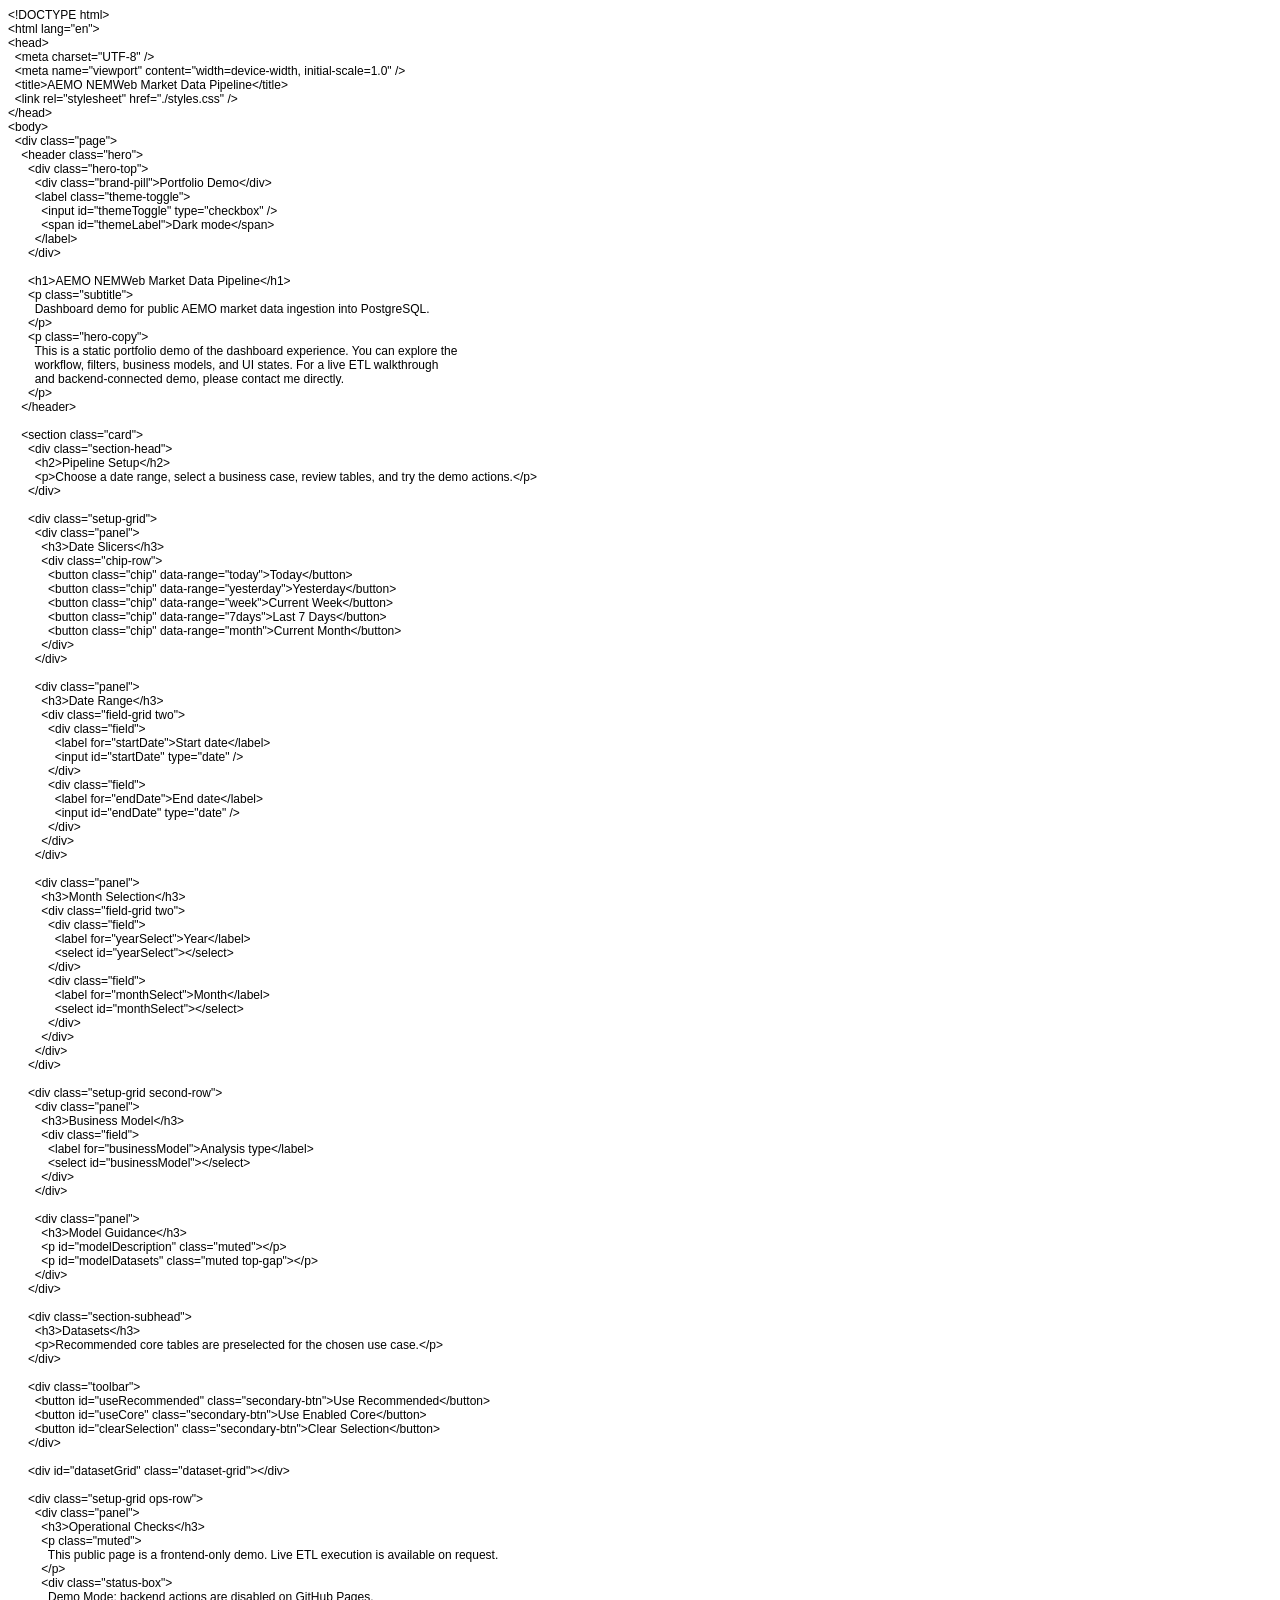
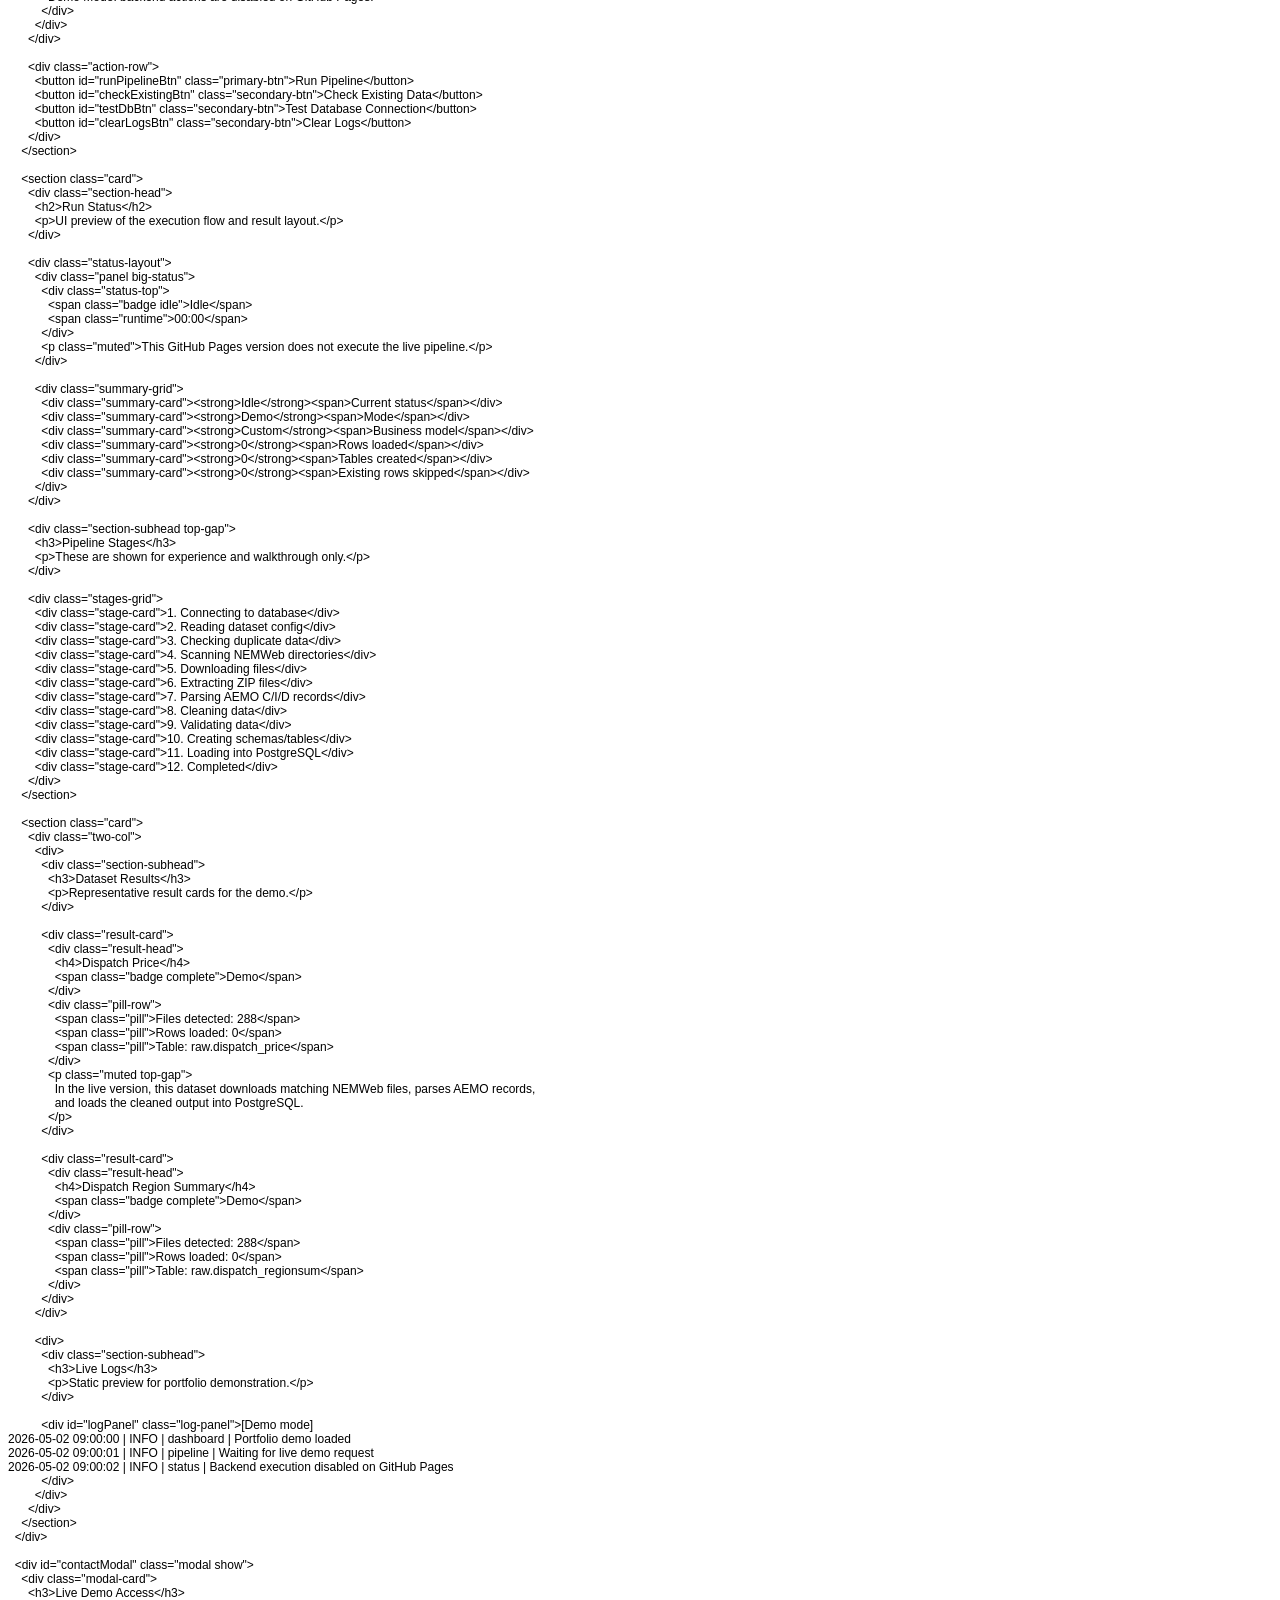
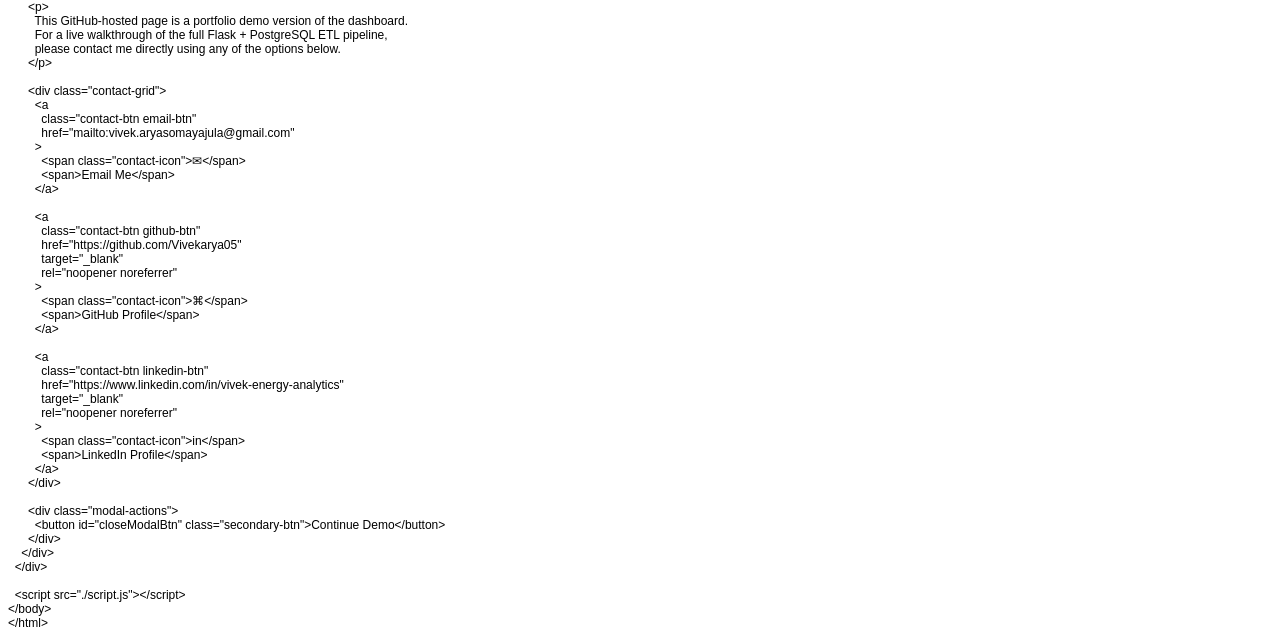
==== docs/index.html @ 83b820ae "add the project" ====
<!DOCTYPE html PUBLIC "-//W3C//DTD HTML 4.01//EN" "http://www.w3.org/TR/html4/strict.dtd">
<html>
<head>
  <meta http-equiv="Content-Type" content="text/html; charset=utf-8">
  <meta http-equiv="Content-Style-Type" content="text/css">
  <title></title>
  <meta name="Generator" content="Cocoa HTML Writer">
  <meta name="CocoaVersion" content="2685.5">
  <style type="text/css">
    p.p1 {margin: 0.0px 0.0px 0.0px 0.0px; font: 12.0px Helvetica}
    p.p2 {margin: 0.0px 0.0px 0.0px 0.0px; font: 12.0px Helvetica; min-height: 14.0px}
  </style>
</head>
<body>
<p class="p1">&lt;!DOCTYPE html&gt;</p>
<p class="p1">&lt;html lang="en"&gt;</p>
<p class="p1">&lt;head&gt;</p>
<p class="p1"><span class="Apple-converted-space">  </span>&lt;meta charset="UTF-8" /&gt;</p>
<p class="p1"><span class="Apple-converted-space">  </span>&lt;meta name="viewport" content="width=device-width, initial-scale=1.0" /&gt;</p>
<p class="p1"><span class="Apple-converted-space">  </span>&lt;title&gt;AEMO NEMWeb Market Data Pipeline&lt;/title&gt;</p>
<p class="p1"><span class="Apple-converted-space">  </span>&lt;link rel="stylesheet" href="./styles.css" /&gt;</p>
<p class="p1">&lt;/head&gt;</p>
<p class="p1">&lt;body&gt;</p>
<p class="p1"><span class="Apple-converted-space">  </span>&lt;div class="page"&gt;</p>
<p class="p1"><span class="Apple-converted-space">    </span>&lt;header class="hero"&gt;</p>
<p class="p1"><span class="Apple-converted-space">      </span>&lt;div class="hero-top"&gt;</p>
<p class="p1"><span class="Apple-converted-space">        </span>&lt;div class="brand-pill"&gt;Portfolio Demo&lt;/div&gt;</p>
<p class="p1"><span class="Apple-converted-space">        </span>&lt;label class="theme-toggle"&gt;</p>
<p class="p1"><span class="Apple-converted-space">          </span>&lt;input id="themeToggle" type="checkbox" /&gt;</p>
<p class="p1"><span class="Apple-converted-space">          </span>&lt;span id="themeLabel"&gt;Dark mode&lt;/span&gt;</p>
<p class="p1"><span class="Apple-converted-space">        </span>&lt;/label&gt;</p>
<p class="p1"><span class="Apple-converted-space">      </span>&lt;/div&gt;</p>
<p class="p2"><br></p>
<p class="p1"><span class="Apple-converted-space">      </span>&lt;h1&gt;AEMO NEMWeb Market Data Pipeline&lt;/h1&gt;</p>
<p class="p1"><span class="Apple-converted-space">      </span>&lt;p class="subtitle"&gt;</p>
<p class="p1"><span class="Apple-converted-space">        </span>Dashboard demo for public AEMO market data ingestion into PostgreSQL.</p>
<p class="p1"><span class="Apple-converted-space">      </span>&lt;/p&gt;</p>
<p class="p1"><span class="Apple-converted-space">      </span>&lt;p class="hero-copy"&gt;</p>
<p class="p1"><span class="Apple-converted-space">        </span>This is a static portfolio demo of the dashboard experience. You can explore the</p>
<p class="p1"><span class="Apple-converted-space">        </span>workflow, filters, business models, and UI states. For a live ETL walkthrough</p>
<p class="p1"><span class="Apple-converted-space">        </span>and backend-connected demo, please contact me directly.</p>
<p class="p1"><span class="Apple-converted-space">      </span>&lt;/p&gt;</p>
<p class="p1"><span class="Apple-converted-space">    </span>&lt;/header&gt;</p>
<p class="p2"><br></p>
<p class="p1"><span class="Apple-converted-space">    </span>&lt;section class="card"&gt;</p>
<p class="p1"><span class="Apple-converted-space">      </span>&lt;div class="section-head"&gt;</p>
<p class="p1"><span class="Apple-converted-space">        </span>&lt;h2&gt;Pipeline Setup&lt;/h2&gt;</p>
<p class="p1"><span class="Apple-converted-space">        </span>&lt;p&gt;Choose a date range, select a business case, review tables, and try the demo actions.&lt;/p&gt;</p>
<p class="p1"><span class="Apple-converted-space">      </span>&lt;/div&gt;</p>
<p class="p2"><br></p>
<p class="p1"><span class="Apple-converted-space">      </span>&lt;div class="setup-grid"&gt;</p>
<p class="p1"><span class="Apple-converted-space">        </span>&lt;div class="panel"&gt;</p>
<p class="p1"><span class="Apple-converted-space">          </span>&lt;h3&gt;Date Slicers&lt;/h3&gt;</p>
<p class="p1"><span class="Apple-converted-space">          </span>&lt;div class="chip-row"&gt;</p>
<p class="p1"><span class="Apple-converted-space">            </span>&lt;button class="chip" data-range="today"&gt;Today&lt;/button&gt;</p>
<p class="p1"><span class="Apple-converted-space">            </span>&lt;button class="chip" data-range="yesterday"&gt;Yesterday&lt;/button&gt;</p>
<p class="p1"><span class="Apple-converted-space">            </span>&lt;button class="chip" data-range="week"&gt;Current Week&lt;/button&gt;</p>
<p class="p1"><span class="Apple-converted-space">            </span>&lt;button class="chip" data-range="7days"&gt;Last 7 Days&lt;/button&gt;</p>
<p class="p1"><span class="Apple-converted-space">            </span>&lt;button class="chip" data-range="month"&gt;Current Month&lt;/button&gt;</p>
<p class="p1"><span class="Apple-converted-space">          </span>&lt;/div&gt;</p>
<p class="p1"><span class="Apple-converted-space">        </span>&lt;/div&gt;</p>
<p class="p2"><br></p>
<p class="p1"><span class="Apple-converted-space">        </span>&lt;div class="panel"&gt;</p>
<p class="p1"><span class="Apple-converted-space">          </span>&lt;h3&gt;Date Range&lt;/h3&gt;</p>
<p class="p1"><span class="Apple-converted-space">          </span>&lt;div class="field-grid two"&gt;</p>
<p class="p1"><span class="Apple-converted-space">            </span>&lt;div class="field"&gt;</p>
<p class="p1"><span class="Apple-converted-space">              </span>&lt;label for="startDate"&gt;Start date&lt;/label&gt;</p>
<p class="p1"><span class="Apple-converted-space">              </span>&lt;input id="startDate" type="date" /&gt;</p>
<p class="p1"><span class="Apple-converted-space">            </span>&lt;/div&gt;</p>
<p class="p1"><span class="Apple-converted-space">            </span>&lt;div class="field"&gt;</p>
<p class="p1"><span class="Apple-converted-space">              </span>&lt;label for="endDate"&gt;End date&lt;/label&gt;</p>
<p class="p1"><span class="Apple-converted-space">              </span>&lt;input id="endDate" type="date" /&gt;</p>
<p class="p1"><span class="Apple-converted-space">            </span>&lt;/div&gt;</p>
<p class="p1"><span class="Apple-converted-space">          </span>&lt;/div&gt;</p>
<p class="p1"><span class="Apple-converted-space">        </span>&lt;/div&gt;</p>
<p class="p2"><br></p>
<p class="p1"><span class="Apple-converted-space">        </span>&lt;div class="panel"&gt;</p>
<p class="p1"><span class="Apple-converted-space">          </span>&lt;h3&gt;Month Selection&lt;/h3&gt;</p>
<p class="p1"><span class="Apple-converted-space">          </span>&lt;div class="field-grid two"&gt;</p>
<p class="p1"><span class="Apple-converted-space">            </span>&lt;div class="field"&gt;</p>
<p class="p1"><span class="Apple-converted-space">              </span>&lt;label for="yearSelect"&gt;Year&lt;/label&gt;</p>
<p class="p1"><span class="Apple-converted-space">              </span>&lt;select id="yearSelect"&gt;&lt;/select&gt;</p>
<p class="p1"><span class="Apple-converted-space">            </span>&lt;/div&gt;</p>
<p class="p1"><span class="Apple-converted-space">            </span>&lt;div class="field"&gt;</p>
<p class="p1"><span class="Apple-converted-space">              </span>&lt;label for="monthSelect"&gt;Month&lt;/label&gt;</p>
<p class="p1"><span class="Apple-converted-space">              </span>&lt;select id="monthSelect"&gt;&lt;/select&gt;</p>
<p class="p1"><span class="Apple-converted-space">            </span>&lt;/div&gt;</p>
<p class="p1"><span class="Apple-converted-space">          </span>&lt;/div&gt;</p>
<p class="p1"><span class="Apple-converted-space">        </span>&lt;/div&gt;</p>
<p class="p1"><span class="Apple-converted-space">      </span>&lt;/div&gt;</p>
<p class="p2"><br></p>
<p class="p1"><span class="Apple-converted-space">      </span>&lt;div class="setup-grid second-row"&gt;</p>
<p class="p1"><span class="Apple-converted-space">        </span>&lt;div class="panel"&gt;</p>
<p class="p1"><span class="Apple-converted-space">          </span>&lt;h3&gt;Business Model&lt;/h3&gt;</p>
<p class="p1"><span class="Apple-converted-space">          </span>&lt;div class="field"&gt;</p>
<p class="p1"><span class="Apple-converted-space">            </span>&lt;label for="businessModel"&gt;Analysis type&lt;/label&gt;</p>
<p class="p1"><span class="Apple-converted-space">            </span>&lt;select id="businessModel"&gt;&lt;/select&gt;</p>
<p class="p1"><span class="Apple-converted-space">          </span>&lt;/div&gt;</p>
<p class="p1"><span class="Apple-converted-space">        </span>&lt;/div&gt;</p>
<p class="p2"><br></p>
<p class="p1"><span class="Apple-converted-space">        </span>&lt;div class="panel"&gt;</p>
<p class="p1"><span class="Apple-converted-space">          </span>&lt;h3&gt;Model Guidance&lt;/h3&gt;</p>
<p class="p1"><span class="Apple-converted-space">          </span>&lt;p id="modelDescription" class="muted"&gt;&lt;/p&gt;</p>
<p class="p1"><span class="Apple-converted-space">          </span>&lt;p id="modelDatasets" class="muted top-gap"&gt;&lt;/p&gt;</p>
<p class="p1"><span class="Apple-converted-space">        </span>&lt;/div&gt;</p>
<p class="p1"><span class="Apple-converted-space">      </span>&lt;/div&gt;</p>
<p class="p2"><br></p>
<p class="p1"><span class="Apple-converted-space">      </span>&lt;div class="section-subhead"&gt;</p>
<p class="p1"><span class="Apple-converted-space">        </span>&lt;h3&gt;Datasets&lt;/h3&gt;</p>
<p class="p1"><span class="Apple-converted-space">        </span>&lt;p&gt;Recommended core tables are preselected for the chosen use case.&lt;/p&gt;</p>
<p class="p1"><span class="Apple-converted-space">      </span>&lt;/div&gt;</p>
<p class="p2"><br></p>
<p class="p1"><span class="Apple-converted-space">      </span>&lt;div class="toolbar"&gt;</p>
<p class="p1"><span class="Apple-converted-space">        </span>&lt;button id="useRecommended" class="secondary-btn"&gt;Use Recommended&lt;/button&gt;</p>
<p class="p1"><span class="Apple-converted-space">        </span>&lt;button id="useCore" class="secondary-btn"&gt;Use Enabled Core&lt;/button&gt;</p>
<p class="p1"><span class="Apple-converted-space">        </span>&lt;button id="clearSelection" class="secondary-btn"&gt;Clear Selection&lt;/button&gt;</p>
<p class="p1"><span class="Apple-converted-space">      </span>&lt;/div&gt;</p>
<p class="p2"><br></p>
<p class="p1"><span class="Apple-converted-space">      </span>&lt;div id="datasetGrid" class="dataset-grid"&gt;&lt;/div&gt;</p>
<p class="p2"><br></p>
<p class="p1"><span class="Apple-converted-space">      </span>&lt;div class="setup-grid ops-row"&gt;</p>
<p class="p1"><span class="Apple-converted-space">        </span>&lt;div class="panel"&gt;</p>
<p class="p1"><span class="Apple-converted-space">          </span>&lt;h3&gt;Operational Checks&lt;/h3&gt;</p>
<p class="p1"><span class="Apple-converted-space">          </span>&lt;p class="muted"&gt;</p>
<p class="p1"><span class="Apple-converted-space">            </span>This public page is a frontend-only demo. Live ETL execution is available on request.</p>
<p class="p1"><span class="Apple-converted-space">          </span>&lt;/p&gt;</p>
<p class="p1"><span class="Apple-converted-space">          </span>&lt;div class="status-box"&gt;</p>
<p class="p1"><span class="Apple-converted-space">            </span>Demo Mode: backend actions are disabled on GitHub Pages.</p>
<p class="p1"><span class="Apple-converted-space">          </span>&lt;/div&gt;</p>
<p class="p1"><span class="Apple-converted-space">        </span>&lt;/div&gt;</p>
<p class="p1"><span class="Apple-converted-space">      </span>&lt;/div&gt;</p>
<p class="p2"><br></p>
<p class="p1"><span class="Apple-converted-space">      </span>&lt;div class="action-row"&gt;</p>
<p class="p1"><span class="Apple-converted-space">        </span>&lt;button id="runPipelineBtn" class="primary-btn"&gt;Run Pipeline&lt;/button&gt;</p>
<p class="p1"><span class="Apple-converted-space">        </span>&lt;button id="checkExistingBtn" class="secondary-btn"&gt;Check Existing Data&lt;/button&gt;</p>
<p class="p1"><span class="Apple-converted-space">        </span>&lt;button id="testDbBtn" class="secondary-btn"&gt;Test Database Connection&lt;/button&gt;</p>
<p class="p1"><span class="Apple-converted-space">        </span>&lt;button id="clearLogsBtn" class="secondary-btn"&gt;Clear Logs&lt;/button&gt;</p>
<p class="p1"><span class="Apple-converted-space">      </span>&lt;/div&gt;</p>
<p class="p1"><span class="Apple-converted-space">    </span>&lt;/section&gt;</p>
<p class="p2"><br></p>
<p class="p1"><span class="Apple-converted-space">    </span>&lt;section class="card"&gt;</p>
<p class="p1"><span class="Apple-converted-space">      </span>&lt;div class="section-head"&gt;</p>
<p class="p1"><span class="Apple-converted-space">        </span>&lt;h2&gt;Run Status&lt;/h2&gt;</p>
<p class="p1"><span class="Apple-converted-space">        </span>&lt;p&gt;UI preview of the execution flow and result layout.&lt;/p&gt;</p>
<p class="p1"><span class="Apple-converted-space">      </span>&lt;/div&gt;</p>
<p class="p2"><br></p>
<p class="p1"><span class="Apple-converted-space">      </span>&lt;div class="status-layout"&gt;</p>
<p class="p1"><span class="Apple-converted-space">        </span>&lt;div class="panel big-status"&gt;</p>
<p class="p1"><span class="Apple-converted-space">          </span>&lt;div class="status-top"&gt;</p>
<p class="p1"><span class="Apple-converted-space">            </span>&lt;span class="badge idle"&gt;Idle&lt;/span&gt;</p>
<p class="p1"><span class="Apple-converted-space">            </span>&lt;span class="runtime"&gt;00:00&lt;/span&gt;</p>
<p class="p1"><span class="Apple-converted-space">          </span>&lt;/div&gt;</p>
<p class="p1"><span class="Apple-converted-space">          </span>&lt;p class="muted"&gt;This GitHub Pages version does not execute the live pipeline.&lt;/p&gt;</p>
<p class="p1"><span class="Apple-converted-space">        </span>&lt;/div&gt;</p>
<p class="p2"><br></p>
<p class="p1"><span class="Apple-converted-space">        </span>&lt;div class="summary-grid"&gt;</p>
<p class="p1"><span class="Apple-converted-space">          </span>&lt;div class="summary-card"&gt;&lt;strong&gt;Idle&lt;/strong&gt;&lt;span&gt;Current status&lt;/span&gt;&lt;/div&gt;</p>
<p class="p1"><span class="Apple-converted-space">          </span>&lt;div class="summary-card"&gt;&lt;strong&gt;Demo&lt;/strong&gt;&lt;span&gt;Mode&lt;/span&gt;&lt;/div&gt;</p>
<p class="p1"><span class="Apple-converted-space">          </span>&lt;div class="summary-card"&gt;&lt;strong&gt;Custom&lt;/strong&gt;&lt;span&gt;Business model&lt;/span&gt;&lt;/div&gt;</p>
<p class="p1"><span class="Apple-converted-space">          </span>&lt;div class="summary-card"&gt;&lt;strong&gt;0&lt;/strong&gt;&lt;span&gt;Rows loaded&lt;/span&gt;&lt;/div&gt;</p>
<p class="p1"><span class="Apple-converted-space">          </span>&lt;div class="summary-card"&gt;&lt;strong&gt;0&lt;/strong&gt;&lt;span&gt;Tables created&lt;/span&gt;&lt;/div&gt;</p>
<p class="p1"><span class="Apple-converted-space">          </span>&lt;div class="summary-card"&gt;&lt;strong&gt;0&lt;/strong&gt;&lt;span&gt;Existing rows skipped&lt;/span&gt;&lt;/div&gt;</p>
<p class="p1"><span class="Apple-converted-space">        </span>&lt;/div&gt;</p>
<p class="p1"><span class="Apple-converted-space">      </span>&lt;/div&gt;</p>
<p class="p2"><br></p>
<p class="p1"><span class="Apple-converted-space">      </span>&lt;div class="section-subhead top-gap"&gt;</p>
<p class="p1"><span class="Apple-converted-space">        </span>&lt;h3&gt;Pipeline Stages&lt;/h3&gt;</p>
<p class="p1"><span class="Apple-converted-space">        </span>&lt;p&gt;These are shown for experience and walkthrough only.&lt;/p&gt;</p>
<p class="p1"><span class="Apple-converted-space">      </span>&lt;/div&gt;</p>
<p class="p2"><br></p>
<p class="p1"><span class="Apple-converted-space">      </span>&lt;div class="stages-grid"&gt;</p>
<p class="p1"><span class="Apple-converted-space">        </span>&lt;div class="stage-card"&gt;1. Connecting to database&lt;/div&gt;</p>
<p class="p1"><span class="Apple-converted-space">        </span>&lt;div class="stage-card"&gt;2. Reading dataset config&lt;/div&gt;</p>
<p class="p1"><span class="Apple-converted-space">        </span>&lt;div class="stage-card"&gt;3. Checking duplicate data&lt;/div&gt;</p>
<p class="p1"><span class="Apple-converted-space">        </span>&lt;div class="stage-card"&gt;4. Scanning NEMWeb directories&lt;/div&gt;</p>
<p class="p1"><span class="Apple-converted-space">        </span>&lt;div class="stage-card"&gt;5. Downloading files&lt;/div&gt;</p>
<p class="p1"><span class="Apple-converted-space">        </span>&lt;div class="stage-card"&gt;6. Extracting ZIP files&lt;/div&gt;</p>
<p class="p1"><span class="Apple-converted-space">        </span>&lt;div class="stage-card"&gt;7. Parsing AEMO C/I/D records&lt;/div&gt;</p>
<p class="p1"><span class="Apple-converted-space">        </span>&lt;div class="stage-card"&gt;8. Cleaning data&lt;/div&gt;</p>
<p class="p1"><span class="Apple-converted-space">        </span>&lt;div class="stage-card"&gt;9. Validating data&lt;/div&gt;</p>
<p class="p1"><span class="Apple-converted-space">        </span>&lt;div class="stage-card"&gt;10. Creating schemas/tables&lt;/div&gt;</p>
<p class="p1"><span class="Apple-converted-space">        </span>&lt;div class="stage-card"&gt;11. Loading into PostgreSQL&lt;/div&gt;</p>
<p class="p1"><span class="Apple-converted-space">        </span>&lt;div class="stage-card"&gt;12. Completed&lt;/div&gt;</p>
<p class="p1"><span class="Apple-converted-space">      </span>&lt;/div&gt;</p>
<p class="p1"><span class="Apple-converted-space">    </span>&lt;/section&gt;</p>
<p class="p2"><br></p>
<p class="p1"><span class="Apple-converted-space">    </span>&lt;section class="card"&gt;</p>
<p class="p1"><span class="Apple-converted-space">      </span>&lt;div class="two-col"&gt;</p>
<p class="p1"><span class="Apple-converted-space">        </span>&lt;div&gt;</p>
<p class="p1"><span class="Apple-converted-space">          </span>&lt;div class="section-subhead"&gt;</p>
<p class="p1"><span class="Apple-converted-space">            </span>&lt;h3&gt;Dataset Results&lt;/h3&gt;</p>
<p class="p1"><span class="Apple-converted-space">            </span>&lt;p&gt;Representative result cards for the demo.&lt;/p&gt;</p>
<p class="p1"><span class="Apple-converted-space">          </span>&lt;/div&gt;</p>
<p class="p2"><br></p>
<p class="p1"><span class="Apple-converted-space">          </span>&lt;div class="result-card"&gt;</p>
<p class="p1"><span class="Apple-converted-space">            </span>&lt;div class="result-head"&gt;</p>
<p class="p1"><span class="Apple-converted-space">              </span>&lt;h4&gt;Dispatch Price&lt;/h4&gt;</p>
<p class="p1"><span class="Apple-converted-space">              </span>&lt;span class="badge complete"&gt;Demo&lt;/span&gt;</p>
<p class="p1"><span class="Apple-converted-space">            </span>&lt;/div&gt;</p>
<p class="p1"><span class="Apple-converted-space">            </span>&lt;div class="pill-row"&gt;</p>
<p class="p1"><span class="Apple-converted-space">              </span>&lt;span class="pill"&gt;Files detected: 288&lt;/span&gt;</p>
<p class="p1"><span class="Apple-converted-space">              </span>&lt;span class="pill"&gt;Rows loaded: 0&lt;/span&gt;</p>
<p class="p1"><span class="Apple-converted-space">              </span>&lt;span class="pill"&gt;Table: raw.dispatch_price&lt;/span&gt;</p>
<p class="p1"><span class="Apple-converted-space">            </span>&lt;/div&gt;</p>
<p class="p1"><span class="Apple-converted-space">            </span>&lt;p class="muted top-gap"&gt;</p>
<p class="p1"><span class="Apple-converted-space">              </span>In the live version, this dataset downloads matching NEMWeb files, parses AEMO records,</p>
<p class="p1"><span class="Apple-converted-space">              </span>and loads the cleaned output into PostgreSQL.</p>
<p class="p1"><span class="Apple-converted-space">            </span>&lt;/p&gt;</p>
<p class="p1"><span class="Apple-converted-space">          </span>&lt;/div&gt;</p>
<p class="p2"><br></p>
<p class="p1"><span class="Apple-converted-space">          </span>&lt;div class="result-card"&gt;</p>
<p class="p1"><span class="Apple-converted-space">            </span>&lt;div class="result-head"&gt;</p>
<p class="p1"><span class="Apple-converted-space">              </span>&lt;h4&gt;Dispatch Region Summary&lt;/h4&gt;</p>
<p class="p1"><span class="Apple-converted-space">              </span>&lt;span class="badge complete"&gt;Demo&lt;/span&gt;</p>
<p class="p1"><span class="Apple-converted-space">            </span>&lt;/div&gt;</p>
<p class="p1"><span class="Apple-converted-space">            </span>&lt;div class="pill-row"&gt;</p>
<p class="p1"><span class="Apple-converted-space">              </span>&lt;span class="pill"&gt;Files detected: 288&lt;/span&gt;</p>
<p class="p1"><span class="Apple-converted-space">              </span>&lt;span class="pill"&gt;Rows loaded: 0&lt;/span&gt;</p>
<p class="p1"><span class="Apple-converted-space">              </span>&lt;span class="pill"&gt;Table: raw.dispatch_regionsum&lt;/span&gt;</p>
<p class="p1"><span class="Apple-converted-space">            </span>&lt;/div&gt;</p>
<p class="p1"><span class="Apple-converted-space">          </span>&lt;/div&gt;</p>
<p class="p1"><span class="Apple-converted-space">        </span>&lt;/div&gt;</p>
<p class="p2"><br></p>
<p class="p1"><span class="Apple-converted-space">        </span>&lt;div&gt;</p>
<p class="p1"><span class="Apple-converted-space">          </span>&lt;div class="section-subhead"&gt;</p>
<p class="p1"><span class="Apple-converted-space">            </span>&lt;h3&gt;Live Logs&lt;/h3&gt;</p>
<p class="p1"><span class="Apple-converted-space">            </span>&lt;p&gt;Static preview for portfolio demonstration.&lt;/p&gt;</p>
<p class="p1"><span class="Apple-converted-space">          </span>&lt;/div&gt;</p>
<p class="p2"><br></p>
<p class="p1"><span class="Apple-converted-space">          </span>&lt;div id="logPanel" class="log-panel"&gt;[Demo mode]</p>
<p class="p1">2026-05-02 09:00:00 | INFO | dashboard | Portfolio demo loaded</p>
<p class="p1">2026-05-02 09:00:01 | INFO | pipeline | Waiting for live demo request</p>
<p class="p1">2026-05-02 09:00:02 | INFO | status | Backend execution disabled on GitHub Pages</p>
<p class="p1"><span class="Apple-converted-space">          </span>&lt;/div&gt;</p>
<p class="p1"><span class="Apple-converted-space">        </span>&lt;/div&gt;</p>
<p class="p1"><span class="Apple-converted-space">      </span>&lt;/div&gt;</p>
<p class="p1"><span class="Apple-converted-space">    </span>&lt;/section&gt;</p>
<p class="p1"><span class="Apple-converted-space">  </span>&lt;/div&gt;</p>
<p class="p2"><br></p>
<p class="p1"><span class="Apple-converted-space">  </span>&lt;div id="contactModal" class="modal show"&gt;</p>
<p class="p1"><span class="Apple-converted-space">    </span>&lt;div class="modal-card"&gt;</p>
<p class="p1"><span class="Apple-converted-space">      </span>&lt;h3&gt;Live Demo Access&lt;/h3&gt;</p>
<p class="p1"><span class="Apple-converted-space">      </span>&lt;p&gt;</p>
<p class="p1"><span class="Apple-converted-space">        </span>This GitHub-hosted page is a portfolio demo version of the dashboard.</p>
<p class="p1"><span class="Apple-converted-space">        </span>For a live walkthrough of the full Flask + PostgreSQL ETL pipeline,</p>
<p class="p1"><span class="Apple-converted-space">        </span>please contact me directly using any of the options below.</p>
<p class="p1"><span class="Apple-converted-space">      </span>&lt;/p&gt;</p>
<p class="p2"><br></p>
<p class="p1"><span class="Apple-converted-space">      </span>&lt;div class="contact-grid"&gt;</p>
<p class="p1"><span class="Apple-converted-space">        </span>&lt;a</p>
<p class="p1"><span class="Apple-converted-space">          </span>class="contact-btn email-btn"</p>
<p class="p1"><span class="Apple-converted-space">          </span>href="mailto:vivek.aryasomayajula@gmail.com"</p>
<p class="p1"><span class="Apple-converted-space">        </span>&gt;</p>
<p class="p1"><span class="Apple-converted-space">          </span>&lt;span class="contact-icon"&gt;✉&lt;/span&gt;</p>
<p class="p1"><span class="Apple-converted-space">          </span>&lt;span&gt;Email Me&lt;/span&gt;</p>
<p class="p1"><span class="Apple-converted-space">        </span>&lt;/a&gt;</p>
<p class="p2"><br></p>
<p class="p1"><span class="Apple-converted-space">        </span>&lt;a</p>
<p class="p1"><span class="Apple-converted-space">          </span>class="contact-btn github-btn"</p>
<p class="p1"><span class="Apple-converted-space">          </span>href="https://github.com/Vivekarya05"</p>
<p class="p1"><span class="Apple-converted-space">          </span>target="_blank"</p>
<p class="p1"><span class="Apple-converted-space">          </span>rel="noopener noreferrer"</p>
<p class="p1"><span class="Apple-converted-space">        </span>&gt;</p>
<p class="p1"><span class="Apple-converted-space">          </span>&lt;span class="contact-icon"&gt;⌘&lt;/span&gt;</p>
<p class="p1"><span class="Apple-converted-space">          </span>&lt;span&gt;GitHub Profile&lt;/span&gt;</p>
<p class="p1"><span class="Apple-converted-space">        </span>&lt;/a&gt;</p>
<p class="p2"><br></p>
<p class="p1"><span class="Apple-converted-space">        </span>&lt;a</p>
<p class="p1"><span class="Apple-converted-space">          </span>class="contact-btn linkedin-btn"</p>
<p class="p1"><span class="Apple-converted-space">          </span>href="https://www.linkedin.com/in/vivek-energy-analytics"</p>
<p class="p1"><span class="Apple-converted-space">          </span>target="_blank"</p>
<p class="p1"><span class="Apple-converted-space">          </span>rel="noopener noreferrer"</p>
<p class="p1"><span class="Apple-converted-space">        </span>&gt;</p>
<p class="p1"><span class="Apple-converted-space">          </span>&lt;span class="contact-icon"&gt;in&lt;/span&gt;</p>
<p class="p1"><span class="Apple-converted-space">          </span>&lt;span&gt;LinkedIn Profile&lt;/span&gt;</p>
<p class="p1"><span class="Apple-converted-space">        </span>&lt;/a&gt;</p>
<p class="p1"><span class="Apple-converted-space">      </span>&lt;/div&gt;</p>
<p class="p2"><br></p>
<p class="p1"><span class="Apple-converted-space">      </span>&lt;div class="modal-actions"&gt;</p>
<p class="p1"><span class="Apple-converted-space">        </span>&lt;button id="closeModalBtn" class="secondary-btn"&gt;Continue Demo&lt;/button&gt;</p>
<p class="p1"><span class="Apple-converted-space">      </span>&lt;/div&gt;</p>
<p class="p1"><span class="Apple-converted-space">    </span>&lt;/div&gt;</p>
<p class="p1"><span class="Apple-converted-space">  </span>&lt;/div&gt;</p>
<p class="p2"><br></p>
<p class="p1"><span class="Apple-converted-space">  </span>&lt;script src="./script.js"&gt;&lt;/script&gt;</p>
<p class="p1">&lt;/body&gt;</p>
<p class="p1">&lt;/html&gt;</p>
</body>
</html>
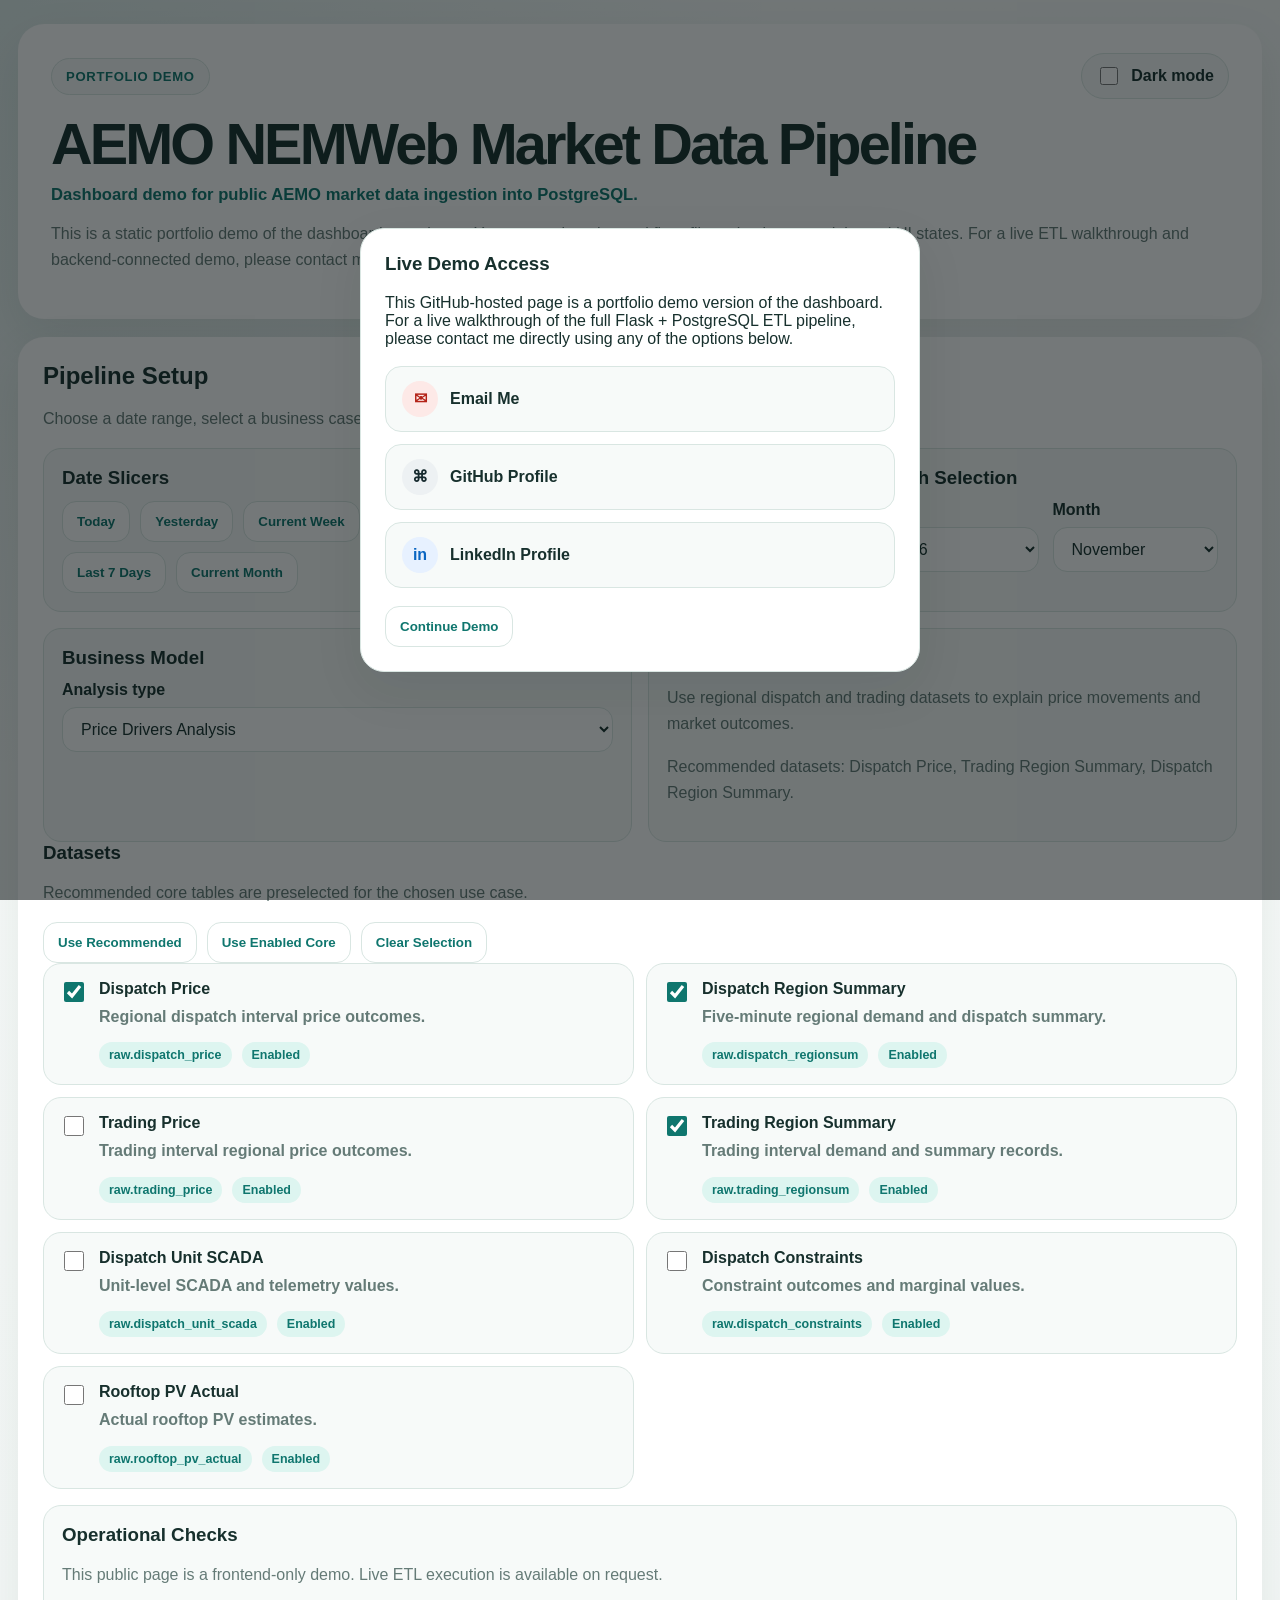
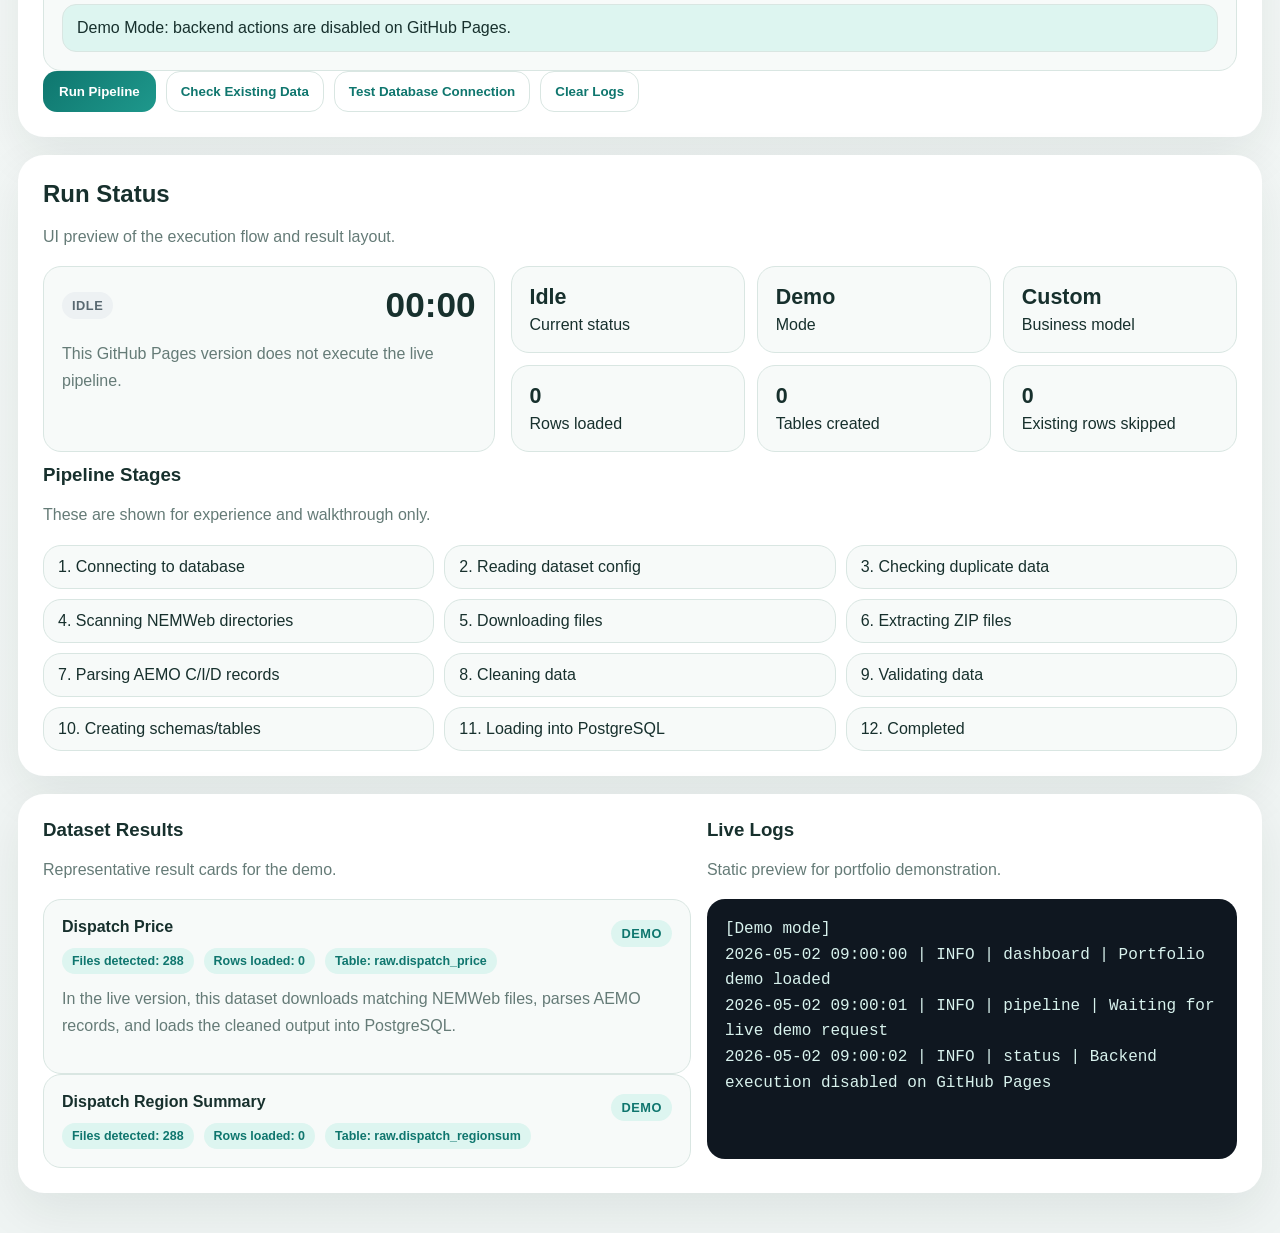
==== commit cb26cbe3: "Update index.html" ====
--- a/docs/index.html
+++ b/docs/index.html
@@ -1,289 +1,273 @@
-<!DOCTYPE html PUBLIC "-//W3C//DTD HTML 4.01//EN" "http://www.w3.org/TR/html4/strict.dtd">
-<html>
+<!DOCTYPE html>
+<html lang="en">
 <head>
-  <meta http-equiv="Content-Type" content="text/html; charset=utf-8">
-  <meta http-equiv="Content-Style-Type" content="text/css">
-  <title></title>
-  <meta name="Generator" content="Cocoa HTML Writer">
-  <meta name="CocoaVersion" content="2685.5">
-  <style type="text/css">
-    p.p1 {margin: 0.0px 0.0px 0.0px 0.0px; font: 12.0px Helvetica}
-    p.p2 {margin: 0.0px 0.0px 0.0px 0.0px; font: 12.0px Helvetica; min-height: 14.0px}
-  </style>
+  <meta charset="UTF-8" />
+  <meta name="viewport" content="width=device-width, initial-scale=1.0" />
+  <title>AEMO NEMWeb Market Data Pipeline</title>
+  <link rel="stylesheet" href="./styles.css" />
 </head>
 <body>
-<p class="p1">&lt;!DOCTYPE html&gt;</p>
-<p class="p1">&lt;html lang="en"&gt;</p>
-<p class="p1">&lt;head&gt;</p>
-<p class="p1"><span class="Apple-converted-space">  </span>&lt;meta charset="UTF-8" /&gt;</p>
-<p class="p1"><span class="Apple-converted-space">  </span>&lt;meta name="viewport" content="width=device-width, initial-scale=1.0" /&gt;</p>
-<p class="p1"><span class="Apple-converted-space">  </span>&lt;title&gt;AEMO NEMWeb Market Data Pipeline&lt;/title&gt;</p>
-<p class="p1"><span class="Apple-converted-space">  </span>&lt;link rel="stylesheet" href="./styles.css" /&gt;</p>
-<p class="p1">&lt;/head&gt;</p>
-<p class="p1">&lt;body&gt;</p>
-<p class="p1"><span class="Apple-converted-space">  </span>&lt;div class="page"&gt;</p>
-<p class="p1"><span class="Apple-converted-space">    </span>&lt;header class="hero"&gt;</p>
-<p class="p1"><span class="Apple-converted-space">      </span>&lt;div class="hero-top"&gt;</p>
-<p class="p1"><span class="Apple-converted-space">        </span>&lt;div class="brand-pill"&gt;Portfolio Demo&lt;/div&gt;</p>
-<p class="p1"><span class="Apple-converted-space">        </span>&lt;label class="theme-toggle"&gt;</p>
-<p class="p1"><span class="Apple-converted-space">          </span>&lt;input id="themeToggle" type="checkbox" /&gt;</p>
-<p class="p1"><span class="Apple-converted-space">          </span>&lt;span id="themeLabel"&gt;Dark mode&lt;/span&gt;</p>
-<p class="p1"><span class="Apple-converted-space">        </span>&lt;/label&gt;</p>
-<p class="p1"><span class="Apple-converted-space">      </span>&lt;/div&gt;</p>
-<p class="p2"><br></p>
-<p class="p1"><span class="Apple-converted-space">      </span>&lt;h1&gt;AEMO NEMWeb Market Data Pipeline&lt;/h1&gt;</p>
-<p class="p1"><span class="Apple-converted-space">      </span>&lt;p class="subtitle"&gt;</p>
-<p class="p1"><span class="Apple-converted-space">        </span>Dashboard demo for public AEMO market data ingestion into PostgreSQL.</p>
-<p class="p1"><span class="Apple-converted-space">      </span>&lt;/p&gt;</p>
-<p class="p1"><span class="Apple-converted-space">      </span>&lt;p class="hero-copy"&gt;</p>
-<p class="p1"><span class="Apple-converted-space">        </span>This is a static portfolio demo of the dashboard experience. You can explore the</p>
-<p class="p1"><span class="Apple-converted-space">        </span>workflow, filters, business models, and UI states. For a live ETL walkthrough</p>
-<p class="p1"><span class="Apple-converted-space">        </span>and backend-connected demo, please contact me directly.</p>
-<p class="p1"><span class="Apple-converted-space">      </span>&lt;/p&gt;</p>
-<p class="p1"><span class="Apple-converted-space">    </span>&lt;/header&gt;</p>
-<p class="p2"><br></p>
-<p class="p1"><span class="Apple-converted-space">    </span>&lt;section class="card"&gt;</p>
-<p class="p1"><span class="Apple-converted-space">      </span>&lt;div class="section-head"&gt;</p>
-<p class="p1"><span class="Apple-converted-space">        </span>&lt;h2&gt;Pipeline Setup&lt;/h2&gt;</p>
-<p class="p1"><span class="Apple-converted-space">        </span>&lt;p&gt;Choose a date range, select a business case, review tables, and try the demo actions.&lt;/p&gt;</p>
-<p class="p1"><span class="Apple-converted-space">      </span>&lt;/div&gt;</p>
-<p class="p2"><br></p>
-<p class="p1"><span class="Apple-converted-space">      </span>&lt;div class="setup-grid"&gt;</p>
-<p class="p1"><span class="Apple-converted-space">        </span>&lt;div class="panel"&gt;</p>
-<p class="p1"><span class="Apple-converted-space">          </span>&lt;h3&gt;Date Slicers&lt;/h3&gt;</p>
-<p class="p1"><span class="Apple-converted-space">          </span>&lt;div class="chip-row"&gt;</p>
-<p class="p1"><span class="Apple-converted-space">            </span>&lt;button class="chip" data-range="today"&gt;Today&lt;/button&gt;</p>
-<p class="p1"><span class="Apple-converted-space">            </span>&lt;button class="chip" data-range="yesterday"&gt;Yesterday&lt;/button&gt;</p>
-<p class="p1"><span class="Apple-converted-space">            </span>&lt;button class="chip" data-range="week"&gt;Current Week&lt;/button&gt;</p>
-<p class="p1"><span class="Apple-converted-space">            </span>&lt;button class="chip" data-range="7days"&gt;Last 7 Days&lt;/button&gt;</p>
-<p class="p1"><span class="Apple-converted-space">            </span>&lt;button class="chip" data-range="month"&gt;Current Month&lt;/button&gt;</p>
-<p class="p1"><span class="Apple-converted-space">          </span>&lt;/div&gt;</p>
-<p class="p1"><span class="Apple-converted-space">        </span>&lt;/div&gt;</p>
-<p class="p2"><br></p>
-<p class="p1"><span class="Apple-converted-space">        </span>&lt;div class="panel"&gt;</p>
-<p class="p1"><span class="Apple-converted-space">          </span>&lt;h3&gt;Date Range&lt;/h3&gt;</p>
-<p class="p1"><span class="Apple-converted-space">          </span>&lt;div class="field-grid two"&gt;</p>
-<p class="p1"><span class="Apple-converted-space">            </span>&lt;div class="field"&gt;</p>
-<p class="p1"><span class="Apple-converted-space">              </span>&lt;label for="startDate"&gt;Start date&lt;/label&gt;</p>
-<p class="p1"><span class="Apple-converted-space">              </span>&lt;input id="startDate" type="date" /&gt;</p>
-<p class="p1"><span class="Apple-converted-space">            </span>&lt;/div&gt;</p>
-<p class="p1"><span class="Apple-converted-space">            </span>&lt;div class="field"&gt;</p>
-<p class="p1"><span class="Apple-converted-space">              </span>&lt;label for="endDate"&gt;End date&lt;/label&gt;</p>
-<p class="p1"><span class="Apple-converted-space">              </span>&lt;input id="endDate" type="date" /&gt;</p>
-<p class="p1"><span class="Apple-converted-space">            </span>&lt;/div&gt;</p>
-<p class="p1"><span class="Apple-converted-space">          </span>&lt;/div&gt;</p>
-<p class="p1"><span class="Apple-converted-space">        </span>&lt;/div&gt;</p>
-<p class="p2"><br></p>
-<p class="p1"><span class="Apple-converted-space">        </span>&lt;div class="panel"&gt;</p>
-<p class="p1"><span class="Apple-converted-space">          </span>&lt;h3&gt;Month Selection&lt;/h3&gt;</p>
-<p class="p1"><span class="Apple-converted-space">          </span>&lt;div class="field-grid two"&gt;</p>
-<p class="p1"><span class="Apple-converted-space">            </span>&lt;div class="field"&gt;</p>
-<p class="p1"><span class="Apple-converted-space">              </span>&lt;label for="yearSelect"&gt;Year&lt;/label&gt;</p>
-<p class="p1"><span class="Apple-converted-space">              </span>&lt;select id="yearSelect"&gt;&lt;/select&gt;</p>
-<p class="p1"><span class="Apple-converted-space">            </span>&lt;/div&gt;</p>
-<p class="p1"><span class="Apple-converted-space">            </span>&lt;div class="field"&gt;</p>
-<p class="p1"><span class="Apple-converted-space">              </span>&lt;label for="monthSelect"&gt;Month&lt;/label&gt;</p>
-<p class="p1"><span class="Apple-converted-space">              </span>&lt;select id="monthSelect"&gt;&lt;/select&gt;</p>
-<p class="p1"><span class="Apple-converted-space">            </span>&lt;/div&gt;</p>
-<p class="p1"><span class="Apple-converted-space">          </span>&lt;/div&gt;</p>
-<p class="p1"><span class="Apple-converted-space">        </span>&lt;/div&gt;</p>
-<p class="p1"><span class="Apple-converted-space">      </span>&lt;/div&gt;</p>
-<p class="p2"><br></p>
-<p class="p1"><span class="Apple-converted-space">      </span>&lt;div class="setup-grid second-row"&gt;</p>
-<p class="p1"><span class="Apple-converted-space">        </span>&lt;div class="panel"&gt;</p>
-<p class="p1"><span class="Apple-converted-space">          </span>&lt;h3&gt;Business Model&lt;/h3&gt;</p>
-<p class="p1"><span class="Apple-converted-space">          </span>&lt;div class="field"&gt;</p>
-<p class="p1"><span class="Apple-converted-space">            </span>&lt;label for="businessModel"&gt;Analysis type&lt;/label&gt;</p>
-<p class="p1"><span class="Apple-converted-space">            </span>&lt;select id="businessModel"&gt;&lt;/select&gt;</p>
-<p class="p1"><span class="Apple-converted-space">          </span>&lt;/div&gt;</p>
-<p class="p1"><span class="Apple-converted-space">        </span>&lt;/div&gt;</p>
-<p class="p2"><br></p>
-<p class="p1"><span class="Apple-converted-space">        </span>&lt;div class="panel"&gt;</p>
-<p class="p1"><span class="Apple-converted-space">          </span>&lt;h3&gt;Model Guidance&lt;/h3&gt;</p>
-<p class="p1"><span class="Apple-converted-space">          </span>&lt;p id="modelDescription" class="muted"&gt;&lt;/p&gt;</p>
-<p class="p1"><span class="Apple-converted-space">          </span>&lt;p id="modelDatasets" class="muted top-gap"&gt;&lt;/p&gt;</p>
-<p class="p1"><span class="Apple-converted-space">        </span>&lt;/div&gt;</p>
-<p class="p1"><span class="Apple-converted-space">      </span>&lt;/div&gt;</p>
-<p class="p2"><br></p>
-<p class="p1"><span class="Apple-converted-space">      </span>&lt;div class="section-subhead"&gt;</p>
-<p class="p1"><span class="Apple-converted-space">        </span>&lt;h3&gt;Datasets&lt;/h3&gt;</p>
-<p class="p1"><span class="Apple-converted-space">        </span>&lt;p&gt;Recommended core tables are preselected for the chosen use case.&lt;/p&gt;</p>
-<p class="p1"><span class="Apple-converted-space">      </span>&lt;/div&gt;</p>
-<p class="p2"><br></p>
-<p class="p1"><span class="Apple-converted-space">      </span>&lt;div class="toolbar"&gt;</p>
-<p class="p1"><span class="Apple-converted-space">        </span>&lt;button id="useRecommended" class="secondary-btn"&gt;Use Recommended&lt;/button&gt;</p>
-<p class="p1"><span class="Apple-converted-space">        </span>&lt;button id="useCore" class="secondary-btn"&gt;Use Enabled Core&lt;/button&gt;</p>
-<p class="p1"><span class="Apple-converted-space">        </span>&lt;button id="clearSelection" class="secondary-btn"&gt;Clear Selection&lt;/button&gt;</p>
-<p class="p1"><span class="Apple-converted-space">      </span>&lt;/div&gt;</p>
-<p class="p2"><br></p>
-<p class="p1"><span class="Apple-converted-space">      </span>&lt;div id="datasetGrid" class="dataset-grid"&gt;&lt;/div&gt;</p>
-<p class="p2"><br></p>
-<p class="p1"><span class="Apple-converted-space">      </span>&lt;div class="setup-grid ops-row"&gt;</p>
-<p class="p1"><span class="Apple-converted-space">        </span>&lt;div class="panel"&gt;</p>
-<p class="p1"><span class="Apple-converted-space">          </span>&lt;h3&gt;Operational Checks&lt;/h3&gt;</p>
-<p class="p1"><span class="Apple-converted-space">          </span>&lt;p class="muted"&gt;</p>
-<p class="p1"><span class="Apple-converted-space">            </span>This public page is a frontend-only demo. Live ETL execution is available on request.</p>
-<p class="p1"><span class="Apple-converted-space">          </span>&lt;/p&gt;</p>
-<p class="p1"><span class="Apple-converted-space">          </span>&lt;div class="status-box"&gt;</p>
-<p class="p1"><span class="Apple-converted-space">            </span>Demo Mode: backend actions are disabled on GitHub Pages.</p>
-<p class="p1"><span class="Apple-converted-space">          </span>&lt;/div&gt;</p>
-<p class="p1"><span class="Apple-converted-space">        </span>&lt;/div&gt;</p>
-<p class="p1"><span class="Apple-converted-space">      </span>&lt;/div&gt;</p>
-<p class="p2"><br></p>
-<p class="p1"><span class="Apple-converted-space">      </span>&lt;div class="action-row"&gt;</p>
-<p class="p1"><span class="Apple-converted-space">        </span>&lt;button id="runPipelineBtn" class="primary-btn"&gt;Run Pipeline&lt;/button&gt;</p>
-<p class="p1"><span class="Apple-converted-space">        </span>&lt;button id="checkExistingBtn" class="secondary-btn"&gt;Check Existing Data&lt;/button&gt;</p>
-<p class="p1"><span class="Apple-converted-space">        </span>&lt;button id="testDbBtn" class="secondary-btn"&gt;Test Database Connection&lt;/button&gt;</p>
-<p class="p1"><span class="Apple-converted-space">        </span>&lt;button id="clearLogsBtn" class="secondary-btn"&gt;Clear Logs&lt;/button&gt;</p>
-<p class="p1"><span class="Apple-converted-space">      </span>&lt;/div&gt;</p>
-<p class="p1"><span class="Apple-converted-space">    </span>&lt;/section&gt;</p>
-<p class="p2"><br></p>
-<p class="p1"><span class="Apple-converted-space">    </span>&lt;section class="card"&gt;</p>
-<p class="p1"><span class="Apple-converted-space">      </span>&lt;div class="section-head"&gt;</p>
-<p class="p1"><span class="Apple-converted-space">        </span>&lt;h2&gt;Run Status&lt;/h2&gt;</p>
-<p class="p1"><span class="Apple-converted-space">        </span>&lt;p&gt;UI preview of the execution flow and result layout.&lt;/p&gt;</p>
-<p class="p1"><span class="Apple-converted-space">      </span>&lt;/div&gt;</p>
-<p class="p2"><br></p>
-<p class="p1"><span class="Apple-converted-space">      </span>&lt;div class="status-layout"&gt;</p>
-<p class="p1"><span class="Apple-converted-space">        </span>&lt;div class="panel big-status"&gt;</p>
-<p class="p1"><span class="Apple-converted-space">          </span>&lt;div class="status-top"&gt;</p>
-<p class="p1"><span class="Apple-converted-space">            </span>&lt;span class="badge idle"&gt;Idle&lt;/span&gt;</p>
-<p class="p1"><span class="Apple-converted-space">            </span>&lt;span class="runtime"&gt;00:00&lt;/span&gt;</p>
-<p class="p1"><span class="Apple-converted-space">          </span>&lt;/div&gt;</p>
-<p class="p1"><span class="Apple-converted-space">          </span>&lt;p class="muted"&gt;This GitHub Pages version does not execute the live pipeline.&lt;/p&gt;</p>
-<p class="p1"><span class="Apple-converted-space">        </span>&lt;/div&gt;</p>
-<p class="p2"><br></p>
-<p class="p1"><span class="Apple-converted-space">        </span>&lt;div class="summary-grid"&gt;</p>
-<p class="p1"><span class="Apple-converted-space">          </span>&lt;div class="summary-card"&gt;&lt;strong&gt;Idle&lt;/strong&gt;&lt;span&gt;Current status&lt;/span&gt;&lt;/div&gt;</p>
-<p class="p1"><span class="Apple-converted-space">          </span>&lt;div class="summary-card"&gt;&lt;strong&gt;Demo&lt;/strong&gt;&lt;span&gt;Mode&lt;/span&gt;&lt;/div&gt;</p>
-<p class="p1"><span class="Apple-converted-space">          </span>&lt;div class="summary-card"&gt;&lt;strong&gt;Custom&lt;/strong&gt;&lt;span&gt;Business model&lt;/span&gt;&lt;/div&gt;</p>
-<p class="p1"><span class="Apple-converted-space">          </span>&lt;div class="summary-card"&gt;&lt;strong&gt;0&lt;/strong&gt;&lt;span&gt;Rows loaded&lt;/span&gt;&lt;/div&gt;</p>
-<p class="p1"><span class="Apple-converted-space">          </span>&lt;div class="summary-card"&gt;&lt;strong&gt;0&lt;/strong&gt;&lt;span&gt;Tables created&lt;/span&gt;&lt;/div&gt;</p>
-<p class="p1"><span class="Apple-converted-space">          </span>&lt;div class="summary-card"&gt;&lt;strong&gt;0&lt;/strong&gt;&lt;span&gt;Existing rows skipped&lt;/span&gt;&lt;/div&gt;</p>
-<p class="p1"><span class="Apple-converted-space">        </span>&lt;/div&gt;</p>
-<p class="p1"><span class="Apple-converted-space">      </span>&lt;/div&gt;</p>
-<p class="p2"><br></p>
-<p class="p1"><span class="Apple-converted-space">      </span>&lt;div class="section-subhead top-gap"&gt;</p>
-<p class="p1"><span class="Apple-converted-space">        </span>&lt;h3&gt;Pipeline Stages&lt;/h3&gt;</p>
-<p class="p1"><span class="Apple-converted-space">        </span>&lt;p&gt;These are shown for experience and walkthrough only.&lt;/p&gt;</p>
-<p class="p1"><span class="Apple-converted-space">      </span>&lt;/div&gt;</p>
-<p class="p2"><br></p>
-<p class="p1"><span class="Apple-converted-space">      </span>&lt;div class="stages-grid"&gt;</p>
-<p class="p1"><span class="Apple-converted-space">        </span>&lt;div class="stage-card"&gt;1. Connecting to database&lt;/div&gt;</p>
-<p class="p1"><span class="Apple-converted-space">        </span>&lt;div class="stage-card"&gt;2. Reading dataset config&lt;/div&gt;</p>
-<p class="p1"><span class="Apple-converted-space">        </span>&lt;div class="stage-card"&gt;3. Checking duplicate data&lt;/div&gt;</p>
-<p class="p1"><span class="Apple-converted-space">        </span>&lt;div class="stage-card"&gt;4. Scanning NEMWeb directories&lt;/div&gt;</p>
-<p class="p1"><span class="Apple-converted-space">        </span>&lt;div class="stage-card"&gt;5. Downloading files&lt;/div&gt;</p>
-<p class="p1"><span class="Apple-converted-space">        </span>&lt;div class="stage-card"&gt;6. Extracting ZIP files&lt;/div&gt;</p>
-<p class="p1"><span class="Apple-converted-space">        </span>&lt;div class="stage-card"&gt;7. Parsing AEMO C/I/D records&lt;/div&gt;</p>
-<p class="p1"><span class="Apple-converted-space">        </span>&lt;div class="stage-card"&gt;8. Cleaning data&lt;/div&gt;</p>
-<p class="p1"><span class="Apple-converted-space">        </span>&lt;div class="stage-card"&gt;9. Validating data&lt;/div&gt;</p>
-<p class="p1"><span class="Apple-converted-space">        </span>&lt;div class="stage-card"&gt;10. Creating schemas/tables&lt;/div&gt;</p>
-<p class="p1"><span class="Apple-converted-space">        </span>&lt;div class="stage-card"&gt;11. Loading into PostgreSQL&lt;/div&gt;</p>
-<p class="p1"><span class="Apple-converted-space">        </span>&lt;div class="stage-card"&gt;12. Completed&lt;/div&gt;</p>
-<p class="p1"><span class="Apple-converted-space">      </span>&lt;/div&gt;</p>
-<p class="p1"><span class="Apple-converted-space">    </span>&lt;/section&gt;</p>
-<p class="p2"><br></p>
-<p class="p1"><span class="Apple-converted-space">    </span>&lt;section class="card"&gt;</p>
-<p class="p1"><span class="Apple-converted-space">      </span>&lt;div class="two-col"&gt;</p>
-<p class="p1"><span class="Apple-converted-space">        </span>&lt;div&gt;</p>
-<p class="p1"><span class="Apple-converted-space">          </span>&lt;div class="section-subhead"&gt;</p>
-<p class="p1"><span class="Apple-converted-space">            </span>&lt;h3&gt;Dataset Results&lt;/h3&gt;</p>
-<p class="p1"><span class="Apple-converted-space">            </span>&lt;p&gt;Representative result cards for the demo.&lt;/p&gt;</p>
-<p class="p1"><span class="Apple-converted-space">          </span>&lt;/div&gt;</p>
-<p class="p2"><br></p>
-<p class="p1"><span class="Apple-converted-space">          </span>&lt;div class="result-card"&gt;</p>
-<p class="p1"><span class="Apple-converted-space">            </span>&lt;div class="result-head"&gt;</p>
-<p class="p1"><span class="Apple-converted-space">              </span>&lt;h4&gt;Dispatch Price&lt;/h4&gt;</p>
-<p class="p1"><span class="Apple-converted-space">              </span>&lt;span class="badge complete"&gt;Demo&lt;/span&gt;</p>
-<p class="p1"><span class="Apple-converted-space">            </span>&lt;/div&gt;</p>
-<p class="p1"><span class="Apple-converted-space">            </span>&lt;div class="pill-row"&gt;</p>
-<p class="p1"><span class="Apple-converted-space">              </span>&lt;span class="pill"&gt;Files detected: 288&lt;/span&gt;</p>
-<p class="p1"><span class="Apple-converted-space">              </span>&lt;span class="pill"&gt;Rows loaded: 0&lt;/span&gt;</p>
-<p class="p1"><span class="Apple-converted-space">              </span>&lt;span class="pill"&gt;Table: raw.dispatch_price&lt;/span&gt;</p>
-<p class="p1"><span class="Apple-converted-space">            </span>&lt;/div&gt;</p>
-<p class="p1"><span class="Apple-converted-space">            </span>&lt;p class="muted top-gap"&gt;</p>
-<p class="p1"><span class="Apple-converted-space">              </span>In the live version, this dataset downloads matching NEMWeb files, parses AEMO records,</p>
-<p class="p1"><span class="Apple-converted-space">              </span>and loads the cleaned output into PostgreSQL.</p>
-<p class="p1"><span class="Apple-converted-space">            </span>&lt;/p&gt;</p>
-<p class="p1"><span class="Apple-converted-space">          </span>&lt;/div&gt;</p>
-<p class="p2"><br></p>
-<p class="p1"><span class="Apple-converted-space">          </span>&lt;div class="result-card"&gt;</p>
-<p class="p1"><span class="Apple-converted-space">            </span>&lt;div class="result-head"&gt;</p>
-<p class="p1"><span class="Apple-converted-space">              </span>&lt;h4&gt;Dispatch Region Summary&lt;/h4&gt;</p>
-<p class="p1"><span class="Apple-converted-space">              </span>&lt;span class="badge complete"&gt;Demo&lt;/span&gt;</p>
-<p class="p1"><span class="Apple-converted-space">            </span>&lt;/div&gt;</p>
-<p class="p1"><span class="Apple-converted-space">            </span>&lt;div class="pill-row"&gt;</p>
-<p class="p1"><span class="Apple-converted-space">              </span>&lt;span class="pill"&gt;Files detected: 288&lt;/span&gt;</p>
-<p class="p1"><span class="Apple-converted-space">              </span>&lt;span class="pill"&gt;Rows loaded: 0&lt;/span&gt;</p>
-<p class="p1"><span class="Apple-converted-space">              </span>&lt;span class="pill"&gt;Table: raw.dispatch_regionsum&lt;/span&gt;</p>
-<p class="p1"><span class="Apple-converted-space">            </span>&lt;/div&gt;</p>
-<p class="p1"><span class="Apple-converted-space">          </span>&lt;/div&gt;</p>
-<p class="p1"><span class="Apple-converted-space">        </span>&lt;/div&gt;</p>
-<p class="p2"><br></p>
-<p class="p1"><span class="Apple-converted-space">        </span>&lt;div&gt;</p>
-<p class="p1"><span class="Apple-converted-space">          </span>&lt;div class="section-subhead"&gt;</p>
-<p class="p1"><span class="Apple-converted-space">            </span>&lt;h3&gt;Live Logs&lt;/h3&gt;</p>
-<p class="p1"><span class="Apple-converted-space">            </span>&lt;p&gt;Static preview for portfolio demonstration.&lt;/p&gt;</p>
-<p class="p1"><span class="Apple-converted-space">          </span>&lt;/div&gt;</p>
-<p class="p2"><br></p>
-<p class="p1"><span class="Apple-converted-space">          </span>&lt;div id="logPanel" class="log-panel"&gt;[Demo mode]</p>
-<p class="p1">2026-05-02 09:00:00 | INFO | dashboard | Portfolio demo loaded</p>
-<p class="p1">2026-05-02 09:00:01 | INFO | pipeline | Waiting for live demo request</p>
-<p class="p1">2026-05-02 09:00:02 | INFO | status | Backend execution disabled on GitHub Pages</p>
-<p class="p1"><span class="Apple-converted-space">          </span>&lt;/div&gt;</p>
-<p class="p1"><span class="Apple-converted-space">        </span>&lt;/div&gt;</p>
-<p class="p1"><span class="Apple-converted-space">      </span>&lt;/div&gt;</p>
-<p class="p1"><span class="Apple-converted-space">    </span>&lt;/section&gt;</p>
-<p class="p1"><span class="Apple-converted-space">  </span>&lt;/div&gt;</p>
-<p class="p2"><br></p>
-<p class="p1"><span class="Apple-converted-space">  </span>&lt;div id="contactModal" class="modal show"&gt;</p>
-<p class="p1"><span class="Apple-converted-space">    </span>&lt;div class="modal-card"&gt;</p>
-<p class="p1"><span class="Apple-converted-space">      </span>&lt;h3&gt;Live Demo Access&lt;/h3&gt;</p>
-<p class="p1"><span class="Apple-converted-space">      </span>&lt;p&gt;</p>
-<p class="p1"><span class="Apple-converted-space">        </span>This GitHub-hosted page is a portfolio demo version of the dashboard.</p>
-<p class="p1"><span class="Apple-converted-space">        </span>For a live walkthrough of the full Flask + PostgreSQL ETL pipeline,</p>
-<p class="p1"><span class="Apple-converted-space">        </span>please contact me directly using any of the options below.</p>
-<p class="p1"><span class="Apple-converted-space">      </span>&lt;/p&gt;</p>
-<p class="p2"><br></p>
-<p class="p1"><span class="Apple-converted-space">      </span>&lt;div class="contact-grid"&gt;</p>
-<p class="p1"><span class="Apple-converted-space">        </span>&lt;a</p>
-<p class="p1"><span class="Apple-converted-space">          </span>class="contact-btn email-btn"</p>
-<p class="p1"><span class="Apple-converted-space">          </span>href="mailto:vivek.aryasomayajula@gmail.com"</p>
-<p class="p1"><span class="Apple-converted-space">        </span>&gt;</p>
-<p class="p1"><span class="Apple-converted-space">          </span>&lt;span class="contact-icon"&gt;✉&lt;/span&gt;</p>
-<p class="p1"><span class="Apple-converted-space">          </span>&lt;span&gt;Email Me&lt;/span&gt;</p>
-<p class="p1"><span class="Apple-converted-space">        </span>&lt;/a&gt;</p>
-<p class="p2"><br></p>
-<p class="p1"><span class="Apple-converted-space">        </span>&lt;a</p>
-<p class="p1"><span class="Apple-converted-space">          </span>class="contact-btn github-btn"</p>
-<p class="p1"><span class="Apple-converted-space">          </span>href="https://github.com/Vivekarya05"</p>
-<p class="p1"><span class="Apple-converted-space">          </span>target="_blank"</p>
-<p class="p1"><span class="Apple-converted-space">          </span>rel="noopener noreferrer"</p>
-<p class="p1"><span class="Apple-converted-space">        </span>&gt;</p>
-<p class="p1"><span class="Apple-converted-space">          </span>&lt;span class="contact-icon"&gt;⌘&lt;/span&gt;</p>
-<p class="p1"><span class="Apple-converted-space">          </span>&lt;span&gt;GitHub Profile&lt;/span&gt;</p>
-<p class="p1"><span class="Apple-converted-space">        </span>&lt;/a&gt;</p>
-<p class="p2"><br></p>
-<p class="p1"><span class="Apple-converted-space">        </span>&lt;a</p>
-<p class="p1"><span class="Apple-converted-space">          </span>class="contact-btn linkedin-btn"</p>
-<p class="p1"><span class="Apple-converted-space">          </span>href="https://www.linkedin.com/in/vivek-energy-analytics"</p>
-<p class="p1"><span class="Apple-converted-space">          </span>target="_blank"</p>
-<p class="p1"><span class="Apple-converted-space">          </span>rel="noopener noreferrer"</p>
-<p class="p1"><span class="Apple-converted-space">        </span>&gt;</p>
-<p class="p1"><span class="Apple-converted-space">          </span>&lt;span class="contact-icon"&gt;in&lt;/span&gt;</p>
-<p class="p1"><span class="Apple-converted-space">          </span>&lt;span&gt;LinkedIn Profile&lt;/span&gt;</p>
-<p class="p1"><span class="Apple-converted-space">        </span>&lt;/a&gt;</p>
-<p class="p1"><span class="Apple-converted-space">      </span>&lt;/div&gt;</p>
-<p class="p2"><br></p>
-<p class="p1"><span class="Apple-converted-space">      </span>&lt;div class="modal-actions"&gt;</p>
-<p class="p1"><span class="Apple-converted-space">        </span>&lt;button id="closeModalBtn" class="secondary-btn"&gt;Continue Demo&lt;/button&gt;</p>
-<p class="p1"><span class="Apple-converted-space">      </span>&lt;/div&gt;</p>
-<p class="p1"><span class="Apple-converted-space">    </span>&lt;/div&gt;</p>
-<p class="p1"><span class="Apple-converted-space">  </span>&lt;/div&gt;</p>
-<p class="p2"><br></p>
-<p class="p1"><span class="Apple-converted-space">  </span>&lt;script src="./script.js"&gt;&lt;/script&gt;</p>
-<p class="p1">&lt;/body&gt;</p>
-<p class="p1">&lt;/html&gt;</p>
+  <div class="page">
+    <header class="hero">
+      <div class="hero-top">
+        <div class="brand-pill">Portfolio Demo</div>
+        <label class="theme-toggle">
+          <input id="themeToggle" type="checkbox" />
+          <span id="themeLabel">Dark mode</span>
+        </label>
+      </div>
+
+      <h1>AEMO NEMWeb Market Data Pipeline</h1>
+      <p class="subtitle">
+        Dashboard demo for public AEMO market data ingestion into PostgreSQL.
+      </p>
+      <p class="hero-copy">
+        This is a static portfolio demo of the dashboard experience. You can explore the
+        workflow, filters, business models, and UI states. For a live ETL walkthrough
+        and backend-connected demo, please contact me directly.
+      </p>
+    </header>
+
+    <section class="card">
+      <div class="section-head">
+        <h2>Pipeline Setup</h2>
+        <p>Choose a date range, select a business case, review tables, and try the demo actions.</p>
+      </div>
+
+      <div class="setup-grid">
+        <div class="panel">
+          <h3>Date Slicers</h3>
+          <div class="chip-row">
+            <button class="chip" data-range="today">Today</button>
+            <button class="chip" data-range="yesterday">Yesterday</button>
+            <button class="chip" data-range="week">Current Week</button>
+            <button class="chip" data-range="7days">Last 7 Days</button>
+            <button class="chip" data-range="month">Current Month</button>
+          </div>
+        </div>
+
+        <div class="panel">
+          <h3>Date Range</h3>
+          <div class="field-grid two">
+            <div class="field">
+              <label for="startDate">Start date</label>
+              <input id="startDate" type="date" />
+            </div>
+            <div class="field">
+              <label for="endDate">End date</label>
+              <input id="endDate" type="date" />
+            </div>
+          </div>
+        </div>
+
+        <div class="panel">
+          <h3>Month Selection</h3>
+          <div class="field-grid two">
+            <div class="field">
+              <label for="yearSelect">Year</label>
+              <select id="yearSelect"></select>
+            </div>
+            <div class="field">
+              <label for="monthSelect">Month</label>
+              <select id="monthSelect"></select>
+            </div>
+          </div>
+        </div>
+      </div>
+
+      <div class="setup-grid second-row">
+        <div class="panel">
+          <h3>Business Model</h3>
+          <div class="field">
+            <label for="businessModel">Analysis type</label>
+            <select id="businessModel"></select>
+          </div>
+        </div>
+
+        <div class="panel">
+          <h3>Model Guidance</h3>
+          <p id="modelDescription" class="muted"></p>
+          <p id="modelDatasets" class="muted top-gap"></p>
+        </div>
+      </div>
+
+      <div class="section-subhead">
+        <h3>Datasets</h3>
+        <p>Recommended core tables are preselected for the chosen use case.</p>
+      </div>
+
+      <div class="toolbar">
+        <button id="useRecommended" class="secondary-btn">Use Recommended</button>
+        <button id="useCore" class="secondary-btn">Use Enabled Core</button>
+        <button id="clearSelection" class="secondary-btn">Clear Selection</button>
+      </div>
+
+      <div id="datasetGrid" class="dataset-grid"></div>
+
+      <div class="setup-grid ops-row">
+        <div class="panel">
+          <h3>Operational Checks</h3>
+          <p class="muted">
+            This public page is a frontend-only demo. Live ETL execution is available on request.
+          </p>
+          <div class="status-box">
+            Demo Mode: backend actions are disabled on GitHub Pages.
+          </div>
+        </div>
+      </div>
+
+      <div class="action-row">
+        <button id="runPipelineBtn" class="primary-btn">Run Pipeline</button>
+        <button id="checkExistingBtn" class="secondary-btn">Check Existing Data</button>
+        <button id="testDbBtn" class="secondary-btn">Test Database Connection</button>
+        <button id="clearLogsBtn" class="secondary-btn">Clear Logs</button>
+      </div>
+    </section>
+
+    <section class="card">
+      <div class="section-head">
+        <h2>Run Status</h2>
+        <p>UI preview of the execution flow and result layout.</p>
+      </div>
+
+      <div class="status-layout">
+        <div class="panel big-status">
+          <div class="status-top">
+            <span class="badge idle">Idle</span>
+            <span class="runtime">00:00</span>
+          </div>
+          <p class="muted">This GitHub Pages version does not execute the live pipeline.</p>
+        </div>
+
+        <div class="summary-grid">
+          <div class="summary-card"><strong>Idle</strong><span>Current status</span></div>
+          <div class="summary-card"><strong>Demo</strong><span>Mode</span></div>
+          <div class="summary-card"><strong>Custom</strong><span>Business model</span></div>
+          <div class="summary-card"><strong>0</strong><span>Rows loaded</span></div>
+          <div class="summary-card"><strong>0</strong><span>Tables created</span></div>
+          <div class="summary-card"><strong>0</strong><span>Existing rows skipped</span></div>
+        </div>
+      </div>
+
+      <div class="section-subhead top-gap">
+        <h3>Pipeline Stages</h3>
+        <p>These are shown for experience and walkthrough only.</p>
+      </div>
+
+      <div class="stages-grid">
+        <div class="stage-card">1. Connecting to database</div>
+        <div class="stage-card">2. Reading dataset config</div>
+        <div class="stage-card">3. Checking duplicate data</div>
+        <div class="stage-card">4. Scanning NEMWeb directories</div>
+        <div class="stage-card">5. Downloading files</div>
+        <div class="stage-card">6. Extracting ZIP files</div>
+        <div class="stage-card">7. Parsing AEMO C/I/D records</div>
+        <div class="stage-card">8. Cleaning data</div>
+        <div class="stage-card">9. Validating data</div>
+        <div class="stage-card">10. Creating schemas/tables</div>
+        <div class="stage-card">11. Loading into PostgreSQL</div>
+        <div class="stage-card">12. Completed</div>
+      </div>
+    </section>
+
+    <section class="card">
+      <div class="two-col">
+        <div>
+          <div class="section-subhead">
+            <h3>Dataset Results</h3>
+            <p>Representative result cards for the demo.</p>
+          </div>
+
+          <div class="result-card">
+            <div class="result-head">
+              <h4>Dispatch Price</h4>
+              <span class="badge complete">Demo</span>
+            </div>
+            <div class="pill-row">
+              <span class="pill">Files detected: 288</span>
+              <span class="pill">Rows loaded: 0</span>
+              <span class="pill">Table: raw.dispatch_price</span>
+            </div>
+            <p class="muted top-gap">
+              In the live version, this dataset downloads matching NEMWeb files, parses AEMO records,
+              and loads the cleaned output into PostgreSQL.
+            </p>
+          </div>
+
+          <div class="result-card">
+            <div class="result-head">
+              <h4>Dispatch Region Summary</h4>
+              <span class="badge complete">Demo</span>
+            </div>
+            <div class="pill-row">
+              <span class="pill">Files detected: 288</span>
+              <span class="pill">Rows loaded: 0</span>
+              <span class="pill">Table: raw.dispatch_regionsum</span>
+            </div>
+          </div>
+        </div>
+
+        <div>
+          <div class="section-subhead">
+            <h3>Live Logs</h3>
+            <p>Static preview for portfolio demonstration.</p>
+          </div>
+
+          <div id="logPanel" class="log-panel">[Demo mode]
+2026-05-02 09:00:00 | INFO | dashboard | Portfolio demo loaded
+2026-05-02 09:00:01 | INFO | pipeline | Waiting for live demo request
+2026-05-02 09:00:02 | INFO | status | Backend execution disabled on GitHub Pages
+          </div>
+        </div>
+      </div>
+    </section>
+  </div>
+
+  <div id="contactModal" class="modal show">
+    <div class="modal-card">
+      <h3>Live Demo Access</h3>
+      <p>
+        This GitHub-hosted page is a portfolio demo version of the dashboard.
+        For a live walkthrough of the full Flask + PostgreSQL ETL pipeline,
+        please contact me directly using any of the options below.
+      </p>
+
+      <div class="contact-grid">
+        <a
+          class="contact-btn email-btn"
+          href="mailto:vivek.aryasomayajula@gmail.com"
+        >
+          <span class="contact-icon">✉</span>
+          <span>Email Me</span>
+        </a>
+
+        <a
+          class="contact-btn github-btn"
+          href="https://github.com/Vivekarya05"
+          target="_blank"
+          rel="noopener noreferrer"
+        >
+          <span class="contact-icon">⌘</span>
+          <span>GitHub Profile</span>
+        </a>
+
+        <a
+          class="contact-btn linkedin-btn"
+          href="https://www.linkedin.com/in/vivek-energy-analytics"
+          target="_blank"
+          rel="noopener noreferrer"
+        >
+          <span class="contact-icon">in</span>
+          <span>LinkedIn Profile</span>
+        </a>
+      </div>
+
+      <div class="modal-actions">
+        <button id="closeModalBtn" class="secondary-btn">Continue Demo</button>
+      </div>
+    </div>
+  </div>
+
+  <script src="./script.js"></script>
 </body>
 </html>
--- a/docs/styles.css
+++ b/docs/styles.css
@@ -0,0 +1,484 @@
+:root {
+  --bg: #eff4f3;
+  --panel: #ffffff;
+  --soft: #f7faf9;
+  --line: #d9e6e2;
+  --text: #17302d;
+  --muted: #657b77;
+  --brand: #0f766e;
+  --brand-soft: #ddf5f0;
+  --shadow: 0 18px 50px rgba(16, 33, 30, 0.08);
+  --danger: #b42318;
+}
+
+body.dark {
+  --bg: #0d1618;
+  --panel: #152225;
+  --soft: #1a2a2e;
+  --line: #294246;
+  --text: #e5f2ef;
+  --muted: #98b0ac;
+  --brand: #49c8ba;
+  --brand-soft: #183633;
+  --shadow: 0 20px 60px rgba(0, 0, 0, 0.24);
+  --danger: #ff8d83;
+}
+
+* {
+  box-sizing: border-box;
+}
+
+body {
+  margin: 0;
+  font-family: "Avenir Next", "Segoe UI", Arial, sans-serif;
+  background:
+    radial-gradient(circle at top left, rgba(15, 118, 110, 0.10), transparent 25%),
+    linear-gradient(180deg, #f8fbfa 0%, var(--bg) 100%);
+  color: var(--text);
+}
+
+.page {
+  max-width: 1420px;
+  margin: 0 auto;
+  padding: 24px 18px 40px;
+}
+
+.hero,
+.card {
+  background: var(--panel);
+  border: 1px solid rgba(255,255,255,0.7);
+  border-radius: 26px;
+  box-shadow: var(--shadow);
+}
+
+.hero {
+  padding: 28px 32px;
+}
+
+.hero-top {
+  display: flex;
+  justify-content: space-between;
+  align-items: center;
+  gap: 16px;
+}
+
+.brand-pill,
+.theme-toggle,
+.badge,
+.pill {
+  display: inline-flex;
+  align-items: center;
+  border-radius: 999px;
+  font-weight: 800;
+}
+
+.brand-pill {
+  padding: 10px 14px;
+  font-size: 0.82rem;
+  text-transform: uppercase;
+  letter-spacing: 0.05em;
+  color: var(--brand);
+  border: 1px solid var(--line);
+  background: var(--soft);
+}
+
+.theme-toggle {
+  gap: 10px;
+  padding: 10px 14px;
+  border: 1px solid var(--line);
+  background: var(--soft);
+}
+
+.theme-toggle input {
+  width: 18px;
+  height: 18px;
+  accent-color: var(--brand);
+}
+
+h1 {
+  margin: 18px 0 12px;
+  font-size: clamp(2rem, 4.5vw, 4rem);
+  line-height: 0.97;
+  letter-spacing: -0.05em;
+}
+
+.subtitle {
+  margin: 0 0 12px;
+  color: var(--brand);
+  font-size: 1.04rem;
+  font-weight: 700;
+}
+
+.hero-copy,
+.section-head p,
+.section-subhead p,
+.muted {
+  color: var(--muted);
+  line-height: 1.65;
+}
+
+.card {
+  margin-top: 18px;
+  padding: 24px;
+}
+
+.section-head,
+.section-subhead {
+  margin-bottom: 16px;
+}
+
+.section-head h2,
+.section-subhead h3 {
+  margin: 0 0 6px;
+}
+
+.setup-grid,
+.two-col,
+.status-layout {
+  display: grid;
+  gap: 16px;
+}
+
+.setup-grid {
+  grid-template-columns: 1fr 1fr 1fr;
+}
+
+.setup-grid.second-row {
+  grid-template-columns: 1fr 1fr;
+  margin-top: 16px;
+}
+
+.setup-grid.ops-row {
+  grid-template-columns: 1fr;
+  margin-top: 16px;
+}
+
+.panel,
+.summary-card,
+.result-card,
+.stage-card {
+  border: 1px solid var(--line);
+  background: var(--soft);
+  border-radius: 18px;
+}
+
+.panel,
+.summary-card,
+.result-card {
+  padding: 18px;
+}
+
+.panel h3,
+.result-card h4 {
+  margin: 0 0 12px;
+}
+
+.field-grid {
+  display: grid;
+  gap: 14px;
+}
+
+.field-grid.two {
+  grid-template-columns: 1fr 1fr;
+}
+
+.field {
+  display: grid;
+  gap: 8px;
+}
+
+label {
+  font-weight: 700;
+}
+
+input[type="date"],
+select {
+  width: 100%;
+  padding: 12px 14px;
+  border-radius: 14px;
+  border: 1px solid var(--line);
+  background: var(--panel);
+  color: var(--text);
+  font-size: 1rem;
+}
+
+.chip-row,
+.toolbar,
+.action-row,
+.pill-row,
+.modal-actions {
+  display: flex;
+  flex-wrap: wrap;
+  gap: 10px;
+}
+
+.chip,
+.primary-btn,
+.secondary-btn {
+  border: none;
+  cursor: pointer;
+  border-radius: 14px;
+  font-weight: 800;
+  transition: 0.15s ease;
+}
+
+.chip:hover,
+.primary-btn:hover,
+.secondary-btn:hover {
+  transform: translateY(-1px);
+}
+
+.chip,
+.secondary-btn {
+  padding: 12px 14px;
+  background: var(--panel);
+  color: var(--brand);
+  border: 1px solid var(--line);
+}
+
+.primary-btn {
+  padding: 13px 16px;
+  background: linear-gradient(135deg, var(--brand) 0%, #1e988c 100%);
+  color: white;
+}
+
+.dataset-grid {
+  display: grid;
+  grid-template-columns: repeat(2, minmax(0, 1fr));
+  gap: 12px;
+}
+
+.dataset-card {
+  display: grid;
+  grid-template-columns: auto 1fr;
+  gap: 12px;
+  padding: 16px;
+  border-radius: 18px;
+  border: 1px solid var(--line);
+  background: var(--soft);
+}
+
+.dataset-card input {
+  width: 20px;
+  height: 20px;
+  margin-top: 2px;
+  accent-color: var(--brand);
+}
+
+.dataset-card h4 {
+  margin: 0 0 6px;
+}
+
+.status-box {
+  margin-top: 12px;
+  padding: 14px;
+  border-radius: 14px;
+  background: var(--brand-soft);
+  color: var(--text);
+  border: 1px solid var(--line);
+}
+
+.status-layout {
+  grid-template-columns: 1.15fr 1.85fr;
+}
+
+.big-status {
+  min-height: 170px;
+}
+
+.status-top {
+  display: flex;
+  justify-content: space-between;
+  gap: 12px;
+  align-items: center;
+  margin-bottom: 12px;
+}
+
+.runtime {
+  font-size: 2.2rem;
+  font-weight: 800;
+}
+
+.summary-grid {
+  display: grid;
+  grid-template-columns: repeat(3, 1fr);
+  gap: 12px;
+}
+
+.summary-card strong {
+  display: block;
+  margin-bottom: 6px;
+  font-size: 1.34rem;
+}
+
+.badge {
+  padding: 6px 10px;
+  font-size: 0.8rem;
+  text-transform: uppercase;
+  letter-spacing: 0.04em;
+}
+
+.badge.idle {
+  background: #edf1f3;
+  color: #586870;
+}
+
+.badge.complete {
+  background: var(--brand-soft);
+  color: var(--brand);
+}
+
+.stages-grid {
+  display: grid;
+  grid-template-columns: repeat(3, 1fr);
+  gap: 10px;
+}
+
+.stage-card {
+  padding: 12px 14px;
+}
+
+.two-col {
+  grid-template-columns: 1.1fr 0.9fr;
+}
+
+.result-head {
+  display: flex;
+  justify-content: space-between;
+  gap: 10px;
+  align-items: center;
+}
+
+.pill {
+  padding: 6px 10px;
+  font-size: 0.78rem;
+  background: var(--brand-soft);
+  color: var(--brand);
+}
+
+.log-panel {
+  min-height: 260px;
+  padding: 18px;
+  border-radius: 18px;
+  background: #0f1720;
+  color: #d8f2ed;
+  font-family: "SFMono-Regular", Consolas, monospace;
+  white-space: pre-wrap;
+  line-height: 1.6;
+}
+
+.top-gap {
+  margin-top: 12px;
+}
+
+.modal {
+  position: fixed;
+  inset: 0;
+  background: rgba(8, 15, 17, 0.56);
+  display: none;
+  align-items: center;
+  justify-content: center;
+  padding: 20px;
+  z-index: 999;
+}
+
+.modal.show {
+  display: flex;
+}
+
+.modal-card {
+  width: min(560px, 100%);
+  background: var(--panel);
+  color: var(--text);
+  border-radius: 24px;
+  padding: 24px;
+  box-shadow: var(--shadow);
+  border: 1px solid var(--line);
+}
+
+.modal-card h3 {
+  margin-top: 0;
+}
+
+.contact-grid {
+  display: grid;
+  gap: 12px;
+  margin-top: 18px;
+  margin-bottom: 18px;
+}
+
+.contact-btn {
+  display: flex;
+  align-items: center;
+  gap: 12px;
+  padding: 14px 16px;
+  border-radius: 16px;
+  text-decoration: none;
+  font-weight: 800;
+  border: 1px solid var(--line);
+  transition: 0.15s ease;
+  background: var(--soft);
+  color: var(--text);
+}
+
+.contact-btn:hover {
+  transform: translateY(-1px);
+}
+
+.contact-icon {
+  width: 36px;
+  height: 36px;
+  border-radius: 999px;
+  display: inline-flex;
+  align-items: center;
+  justify-content: center;
+  font-size: 1rem;
+  font-weight: 900;
+  flex-shrink: 0;
+}
+
+.email-btn .contact-icon {
+  background: #fde9e7;
+  color: #b42318;
+}
+
+.github-btn .contact-icon {
+  background: #edf1f3;
+  color: #172b2f;
+}
+
+.linkedin-btn .contact-icon {
+  background: #e7f1ff;
+  color: #0a66c2;
+}
+
+body.dark .email-btn .contact-icon {
+  background: rgba(180, 35, 24, 0.18);
+  color: #ff9c92;
+}
+
+body.dark .github-btn .contact-icon {
+  background: rgba(255, 255, 255, 0.08);
+  color: #f3f7f8;
+}
+
+body.dark .linkedin-btn .contact-icon {
+  background: rgba(10, 102, 194, 0.18);
+  color: #8cc3ff;
+}
+
+.link-btn {
+  text-decoration: none;
+}
+
+@media (max-width: 1100px) {
+  .setup-grid,
+  .setup-grid.second-row,
+  .dataset-grid,
+  .status-layout,
+  .two-col,
+  .stages-grid,
+  .summary-grid {
+    grid-template-columns: 1fr;
+  }
+}
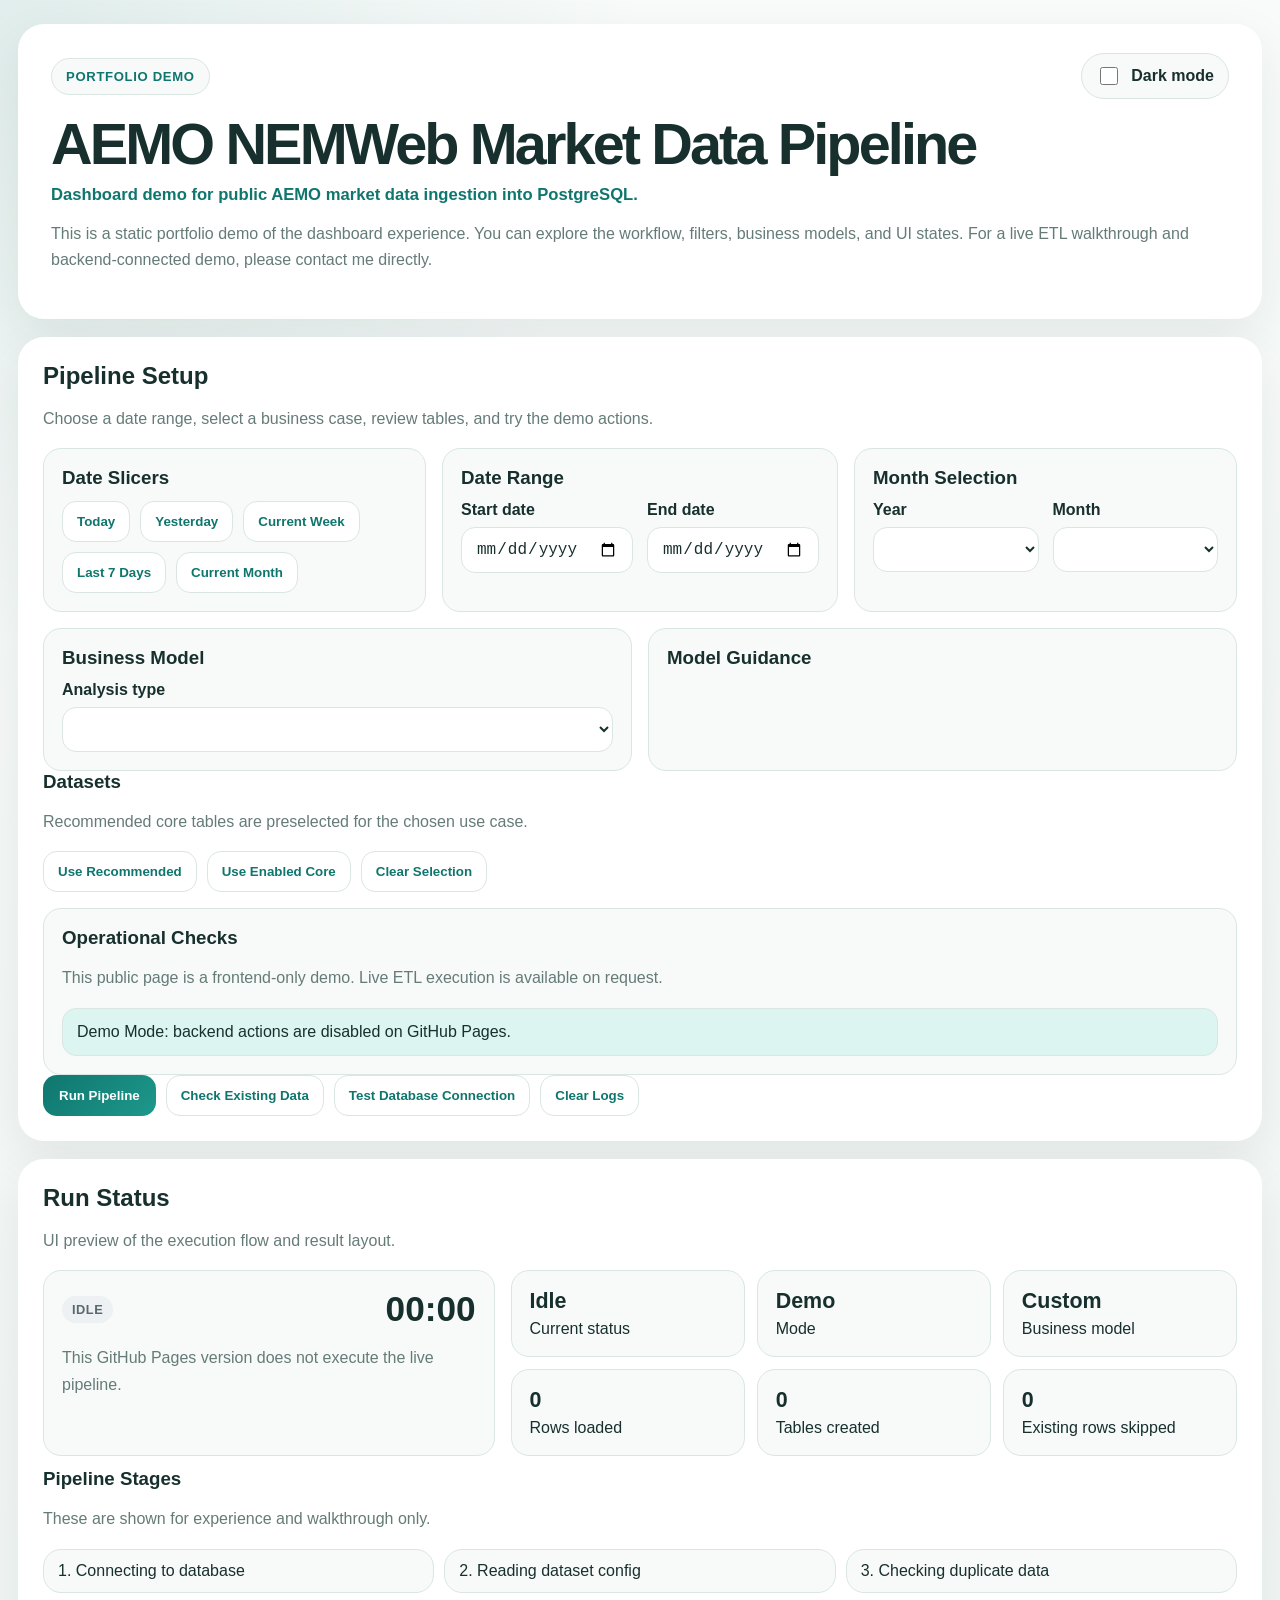
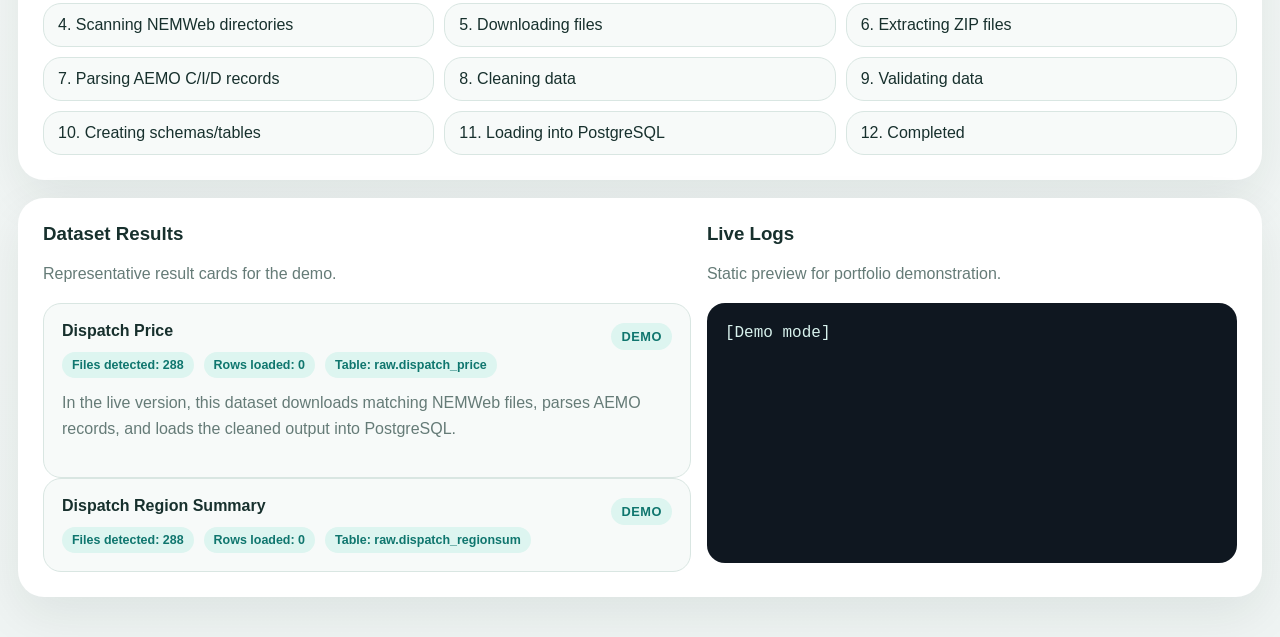
==== commit 3f9a5955: "Update index.html" ====
--- a/docs/index.html
+++ b/docs/index.html
@@ -1,273 +1,198 @@
-<!DOCTYPE html>
-<html lang="en">
-<head>
-  <meta charset="UTF-8" />
-  <meta name="viewport" content="width=device-width, initial-scale=1.0" />
-  <title>AEMO NEMWeb Market Data Pipeline</title>
-  <link rel="stylesheet" href="./styles.css" />
-</head>
-<body>
-  <div class="page">
-    <header class="hero">
-      <div class="hero-top">
-        <div class="brand-pill">Portfolio Demo</div>
-        <label class="theme-toggle">
-          <input id="themeToggle" type="checkbox" />
-          <span id="themeLabel">Dark mode</span>
-        </label>
+<!DOCTYPE html> <html lang="en"> <head> <meta charset="UTF-8" /> <meta name="viewport" content="width=device-width, initial-scale=1.0" /> <title>AEMO NEMWeb Market Data Pipeline</title> <link rel="stylesheet" href="./styles.css" /> </head> <body> <div class="page"> <header class="hero"> <div class="hero-top"> <div class="brand-pill">Portfolio Demo</div> <label class="theme-toggle"> <input id="themeToggle" type="checkbox" /> <span id="themeLabel">Dark mode</span> </label> </div>
+  <h1>AEMO NEMWeb Market Data Pipeline</h1>
+  <p class="subtitle">
+    Dashboard demo for public AEMO market data ingestion into PostgreSQL.
+  </p>
+  <p class="hero-copy">
+    This is a static portfolio demo of the dashboard experience. You can explore the
+    workflow, filters, business models, and UI states. For a live ETL walkthrough
+    and backend-connected demo, please contact me directly.
+  </p>
+</header>
+
+<section class="card">
+  <div class="section-head">
+    <h2>Pipeline Setup</h2>
+    <p>Choose a date range, select a business case, review tables, and try the demo actions.</p>
+  </div>
+
+  <div class="setup-grid">
+    <div class="panel">
+      <h3>Date Slicers</h3>
+      <div class="chip-row">
+        <button class="chip" data-range="today">Today</button>
+        <button class="chip" data-range="yesterday">Yesterday</button>
+        <button class="chip" data-range="week">Current Week</button>
+        <button class="chip" data-range="7days">Last 7 Days</button>
+        <button class="chip" data-range="month">Current Month</button>
       </div>
+    </div>
 
-      <h1>AEMO NEMWeb Market Data Pipeline</h1>
-      <p class="subtitle">
-        Dashboard demo for public AEMO market data ingestion into PostgreSQL.
-      </p>
-      <p class="hero-copy">
-        This is a static portfolio demo of the dashboard experience. You can explore the
-        workflow, filters, business models, and UI states. For a live ETL walkthrough
-        and backend-connected demo, please contact me directly.
-      </p>
-    </header>
-
-    <section class="card">
-      <div class="section-head">
-        <h2>Pipeline Setup</h2>
-        <p>Choose a date range, select a business case, review tables, and try the demo actions.</p>
-      </div>
-
-      <div class="setup-grid">
-        <div class="panel">
-          <h3>Date Slicers</h3>
-          <div class="chip-row">
-            <button class="chip" data-range="today">Today</button>
-            <button class="chip" data-range="yesterday">Yesterday</button>
-            <button class="chip" data-range="week">Current Week</button>
-            <button class="chip" data-range="7days">Last 7 Days</button>
-            <button class="chip" data-range="month">Current Month</button>
-          </div>
+    <div class="panel">
+      <h3>Date Range</h3>
+      <div class="field-grid two">
+        <div class="field">
+          <label for="startDate">Start date</label>
+          <input id="startDate" type="date" />
         </div>
-
-        <div class="panel">
-          <h3>Date Range</h3>
-          <div class="field-grid two">
-            <div class="field">
-              <label for="startDate">Start date</label>
-              <input id="startDate" type="date" />
-            </div>
-            <div class="field">
-              <label for="endDate">End date</label>
-              <input id="endDate" type="date" />
-            </div>
-          </div>
-        </div>
-
-        <div class="panel">
-          <h3>Month Selection</h3>
-          <div class="field-grid two">
-            <div class="field">
-              <label for="yearSelect">Year</label>
-              <select id="yearSelect"></select>
-            </div>
-            <div class="field">
-              <label for="monthSelect">Month</label>
-              <select id="monthSelect"></select>
-            </div>
-          </div>
+        <div class="field">
+          <label for="endDate">End date</label>
+          <input id="endDate" type="date" />
         </div>
       </div>
+    </div>
 
-      <div class="setup-grid second-row">
-        <div class="panel">
-          <h3>Business Model</h3>
-          <div class="field">
-            <label for="businessModel">Analysis type</label>
-            <select id="businessModel"></select>
-          </div>
+    <div class="panel">
+      <h3>Month Selection</h3>
+      <div class="field-grid two">
+        <div class="field">
+          <label for="yearSelect">Year</label>
+          <select id="yearSelect"></select>
         </div>
-
-        <div class="panel">
-          <h3>Model Guidance</h3>
-          <p id="modelDescription" class="muted"></p>
-          <p id="modelDatasets" class="muted top-gap"></p>
+        <div class="field">
+          <label for="monthSelect">Month</label>
+          <select id="monthSelect"></select>
         </div>
-      </div>
-
-      <div class="section-subhead">
-        <h3>Datasets</h3>
-        <p>Recommended core tables are preselected for the chosen use case.</p>
-      </div>
-
-      <div class="toolbar">
-        <button id="useRecommended" class="secondary-btn">Use Recommended</button>
-        <button id="useCore" class="secondary-btn">Use Enabled Core</button>
-        <button id="clearSelection" class="secondary-btn">Clear Selection</button>
-      </div>
-
-      <div id="datasetGrid" class="dataset-grid"></div>
-
-      <div class="setup-grid ops-row">
-        <div class="panel">
-          <h3>Operational Checks</h3>
-          <p class="muted">
-            This public page is a frontend-only demo. Live ETL execution is available on request.
-          </p>
-          <div class="status-box">
-            Demo Mode: backend actions are disabled on GitHub Pages.
-          </div>
-        </div>
-      </div>
-
-      <div class="action-row">
-        <button id="runPipelineBtn" class="primary-btn">Run Pipeline</button>
-        <button id="checkExistingBtn" class="secondary-btn">Check Existing Data</button>
-        <button id="testDbBtn" class="secondary-btn">Test Database Connection</button>
-        <button id="clearLogsBtn" class="secondary-btn">Clear Logs</button>
-      </div>
-    </section>
-
-    <section class="card">
-      <div class="section-head">
-        <h2>Run Status</h2>
-        <p>UI preview of the execution flow and result layout.</p>
-      </div>
-
-      <div class="status-layout">
-        <div class="panel big-status">
-          <div class="status-top">
-            <span class="badge idle">Idle</span>
-            <span class="runtime">00:00</span>
-          </div>
-          <p class="muted">This GitHub Pages version does not execute the live pipeline.</p>
-        </div>
-
-        <div class="summary-grid">
-          <div class="summary-card"><strong>Idle</strong><span>Current status</span></div>
-          <div class="summary-card"><strong>Demo</strong><span>Mode</span></div>
-          <div class="summary-card"><strong>Custom</strong><span>Business model</span></div>
-          <div class="summary-card"><strong>0</strong><span>Rows loaded</span></div>
-          <div class="summary-card"><strong>0</strong><span>Tables created</span></div>
-          <div class="summary-card"><strong>0</strong><span>Existing rows skipped</span></div>
-        </div>
-      </div>
-
-      <div class="section-subhead top-gap">
-        <h3>Pipeline Stages</h3>
-        <p>These are shown for experience and walkthrough only.</p>
-      </div>
-
-      <div class="stages-grid">
-        <div class="stage-card">1. Connecting to database</div>
-        <div class="stage-card">2. Reading dataset config</div>
-        <div class="stage-card">3. Checking duplicate data</div>
-        <div class="stage-card">4. Scanning NEMWeb directories</div>
-        <div class="stage-card">5. Downloading files</div>
-        <div class="stage-card">6. Extracting ZIP files</div>
-        <div class="stage-card">7. Parsing AEMO C/I/D records</div>
-        <div class="stage-card">8. Cleaning data</div>
-        <div class="stage-card">9. Validating data</div>
-        <div class="stage-card">10. Creating schemas/tables</div>
-        <div class="stage-card">11. Loading into PostgreSQL</div>
-        <div class="stage-card">12. Completed</div>
-      </div>
-    </section>
-
-    <section class="card">
-      <div class="two-col">
-        <div>
-          <div class="section-subhead">
-            <h3>Dataset Results</h3>
-            <p>Representative result cards for the demo.</p>
-          </div>
-
-          <div class="result-card">
-            <div class="result-head">
-              <h4>Dispatch Price</h4>
-              <span class="badge complete">Demo</span>
-            </div>
-            <div class="pill-row">
-              <span class="pill">Files detected: 288</span>
-              <span class="pill">Rows loaded: 0</span>
-              <span class="pill">Table: raw.dispatch_price</span>
-            </div>
-            <p class="muted top-gap">
-              In the live version, this dataset downloads matching NEMWeb files, parses AEMO records,
-              and loads the cleaned output into PostgreSQL.
-            </p>
-          </div>
-
-          <div class="result-card">
-            <div class="result-head">
-              <h4>Dispatch Region Summary</h4>
-              <span class="badge complete">Demo</span>
-            </div>
-            <div class="pill-row">
-              <span class="pill">Files detected: 288</span>
-              <span class="pill">Rows loaded: 0</span>
-              <span class="pill">Table: raw.dispatch_regionsum</span>
-            </div>
-          </div>
-        </div>
-
-        <div>
-          <div class="section-subhead">
-            <h3>Live Logs</h3>
-            <p>Static preview for portfolio demonstration.</p>
-          </div>
-
-          <div id="logPanel" class="log-panel">[Demo mode]
-2026-05-02 09:00:00 | INFO | dashboard | Portfolio demo loaded
-2026-05-02 09:00:01 | INFO | pipeline | Waiting for live demo request
-2026-05-02 09:00:02 | INFO | status | Backend execution disabled on GitHub Pages
-          </div>
-        </div>
-      </div>
-    </section>
-  </div>
-
-  <div id="contactModal" class="modal show">
-    <div class="modal-card">
-      <h3>Live Demo Access</h3>
-      <p>
-        This GitHub-hosted page is a portfolio demo version of the dashboard.
-        For a live walkthrough of the full Flask + PostgreSQL ETL pipeline,
-        please contact me directly using any of the options below.
-      </p>
-
-      <div class="contact-grid">
-        <a
-          class="contact-btn email-btn"
-          href="mailto:vivek.aryasomayajula@gmail.com"
-        >
-          <span class="contact-icon">✉</span>
-          <span>Email Me</span>
-        </a>
-
-        <a
-          class="contact-btn github-btn"
-          href="https://github.com/Vivekarya05"
-          target="_blank"
-          rel="noopener noreferrer"
-        >
-          <span class="contact-icon">⌘</span>
-          <span>GitHub Profile</span>
-        </a>
-
-        <a
-          class="contact-btn linkedin-btn"
-          href="https://www.linkedin.com/in/vivek-energy-analytics"
-          target="_blank"
-          rel="noopener noreferrer"
-        >
-          <span class="contact-icon">in</span>
-          <span>LinkedIn Profile</span>
-        </a>
-      </div>
-
-      <div class="modal-actions">
-        <button id="closeModalBtn" class="secondary-btn">Continue Demo</button>
       </div>
     </div>
   </div>
 
-  <script src="./script.js"></script>
-</body>
-</html>
+  <div class="setup-grid second-row">
+    <div class="panel">
+      <h3>Business Model</h3>
+      <div class="field">
+        <label for="businessModel">Analysis type</label>
+        <select id="businessModel"></select>
+      </div>
+    </div>
+
+    <div class="panel">
+      <h3>Model Guidance</h3>
+      <p id="modelDescription" class="muted"></p>
+      <p id="modelDatasets" class="muted top-gap"></p>
+    </div>
+  </div>
+
+  <div class="section-subhead">
+    <h3>Datasets</h3>
+    <p>Recommended core tables are preselected for the chosen use case.</p>
+  </div>
+
+  <div class="toolbar">
+    <button id="useRecommended" class="secondary-btn">Use Recommended</button>
+    <button id="useCore" class="secondary-btn">Use Enabled Core</button>
+    <button id="clearSelection" class="secondary-btn">Clear Selection</button>
+  </div>
+
+  <div id="datasetGrid" class="dataset-grid"></div>
+
+  <div class="setup-grid ops-row">
+    <div class="panel">
+      <h3>Operational Checks</h3>
+      <p class="muted">
+        This public page is a frontend-only demo. Live ETL execution is available on request.
+      </p>
+      <div class="status-box">
+        Demo Mode: backend actions are disabled on GitHub Pages.
+      </div>
+    </div>
+  </div>
+
+  <div class="action-row">
+    <button id="runPipelineBtn" class="primary-btn">Run Pipeline</button>
+    <button id="checkExistingBtn" class="secondary-btn">Check Existing Data</button>
+    <button id="testDbBtn" class="secondary-btn">Test Database Connection</button>
+    <button id="clearLogsBtn" class="secondary-btn">Clear Logs</button>
+  </div>
+</section>
+
+<section class="card">
+  <div class="section-head">
+    <h2>Run Status</h2>
+    <p>UI preview of the execution flow and result layout.</p>
+  </div>
+
+  <div class="status-layout">
+    <div class="panel big-status">
+      <div class="status-top">
+        <span class="badge idle">Idle</span>
+        <span class="runtime">00:00</span>
+      </div>
+      <p class="muted">This GitHub Pages version does not execute the live pipeline.</p>
+    </div>
+
+    <div class="summary-grid">
+      <div class="summary-card"><strong>Idle</strong><span>Current status</span></div>
+      <div class="summary-card"><strong>Demo</strong><span>Mode</span></div>
+      <div class="summary-card"><strong>Custom</strong><span>Business model</span></div>
+      <div class="summary-card"><strong>0</strong><span>Rows loaded</span></div>
+      <div class="summary-card"><strong>0</strong><span>Tables created</span></div>
+      <div class="summary-card"><strong>0</strong><span>Existing rows skipped</span></div>
+    </div>
+  </div>
+
+  <div class="section-subhead top-gap">
+    <h3>Pipeline Stages</h3>
+    <p>These are shown for experience and walkthrough only.</p>
+  </div>
+
+  <div class="stages-grid">
+    <div class="stage-card">1. Connecting to database</div>
+    <div class="stage-card">2. Reading dataset config</div>
+    <div class="stage-card">3. Checking duplicate data</div>
+    <div class="stage-card">4. Scanning NEMWeb directories</div>
+    <div class="stage-card">5. Downloading files</div>
+    <div class="stage-card">6. Extracting ZIP files</div>
+    <div class="stage-card">7. Parsing AEMO C/I/D records</div>
+    <div class="stage-card">8. Cleaning data</div>
+    <div class="stage-card">9. Validating data</div>
+    <div class="stage-card">10. Creating schemas/tables</div>
+    <div class="stage-card">11. Loading into PostgreSQL</div>
+    <div class="stage-card">12. Completed</div>
+  </div>
+</section>
+
+<section class="card">
+  <div class="two-col">
+    <div>
+      <div class="section-subhead">
+        <h3>Dataset Results</h3>
+        <p>Representative result cards for the demo.</p>
+      </div>
+
+      <div class="result-card">
+        <div class="result-head">
+          <h4>Dispatch Price</h4>
+          <span class="badge complete">Demo</span>
+        </div>
+        <div class="pill-row">
+          <span class="pill">Files detected: 288</span>
+          <span class="pill">Rows loaded: 0</span>
+          <span class="pill">Table: raw.dispatch_price</span>
+        </div>
+        <p class="muted top-gap">
+          In the live version, this dataset downloads matching NEMWeb files, parses AEMO records,
+          and loads the cleaned output into PostgreSQL.
+        </p>
+      </div>
+
+      <div class="result-card">
+        <div class="result-head">
+          <h4>Dispatch Region Summary</h4>
+          <span class="badge complete">Demo</span>
+        </div>
+        <div class="pill-row">
+          <span class="pill">Files detected: 288</span>
+          <span class="pill">Rows loaded: 0</span>
+          <span class="pill">Table: raw.dispatch_regionsum</span>
+        </div>
+      </div>
+    </div>
+
+    <div>
+      <div class="section-subhead">
+        <h3>Live Logs</h3>
+        <p>Static preview for portfolio demonstration.</p>
+      </div>
+
+      <div id="logPanel" class="log-panel">[Demo mode]
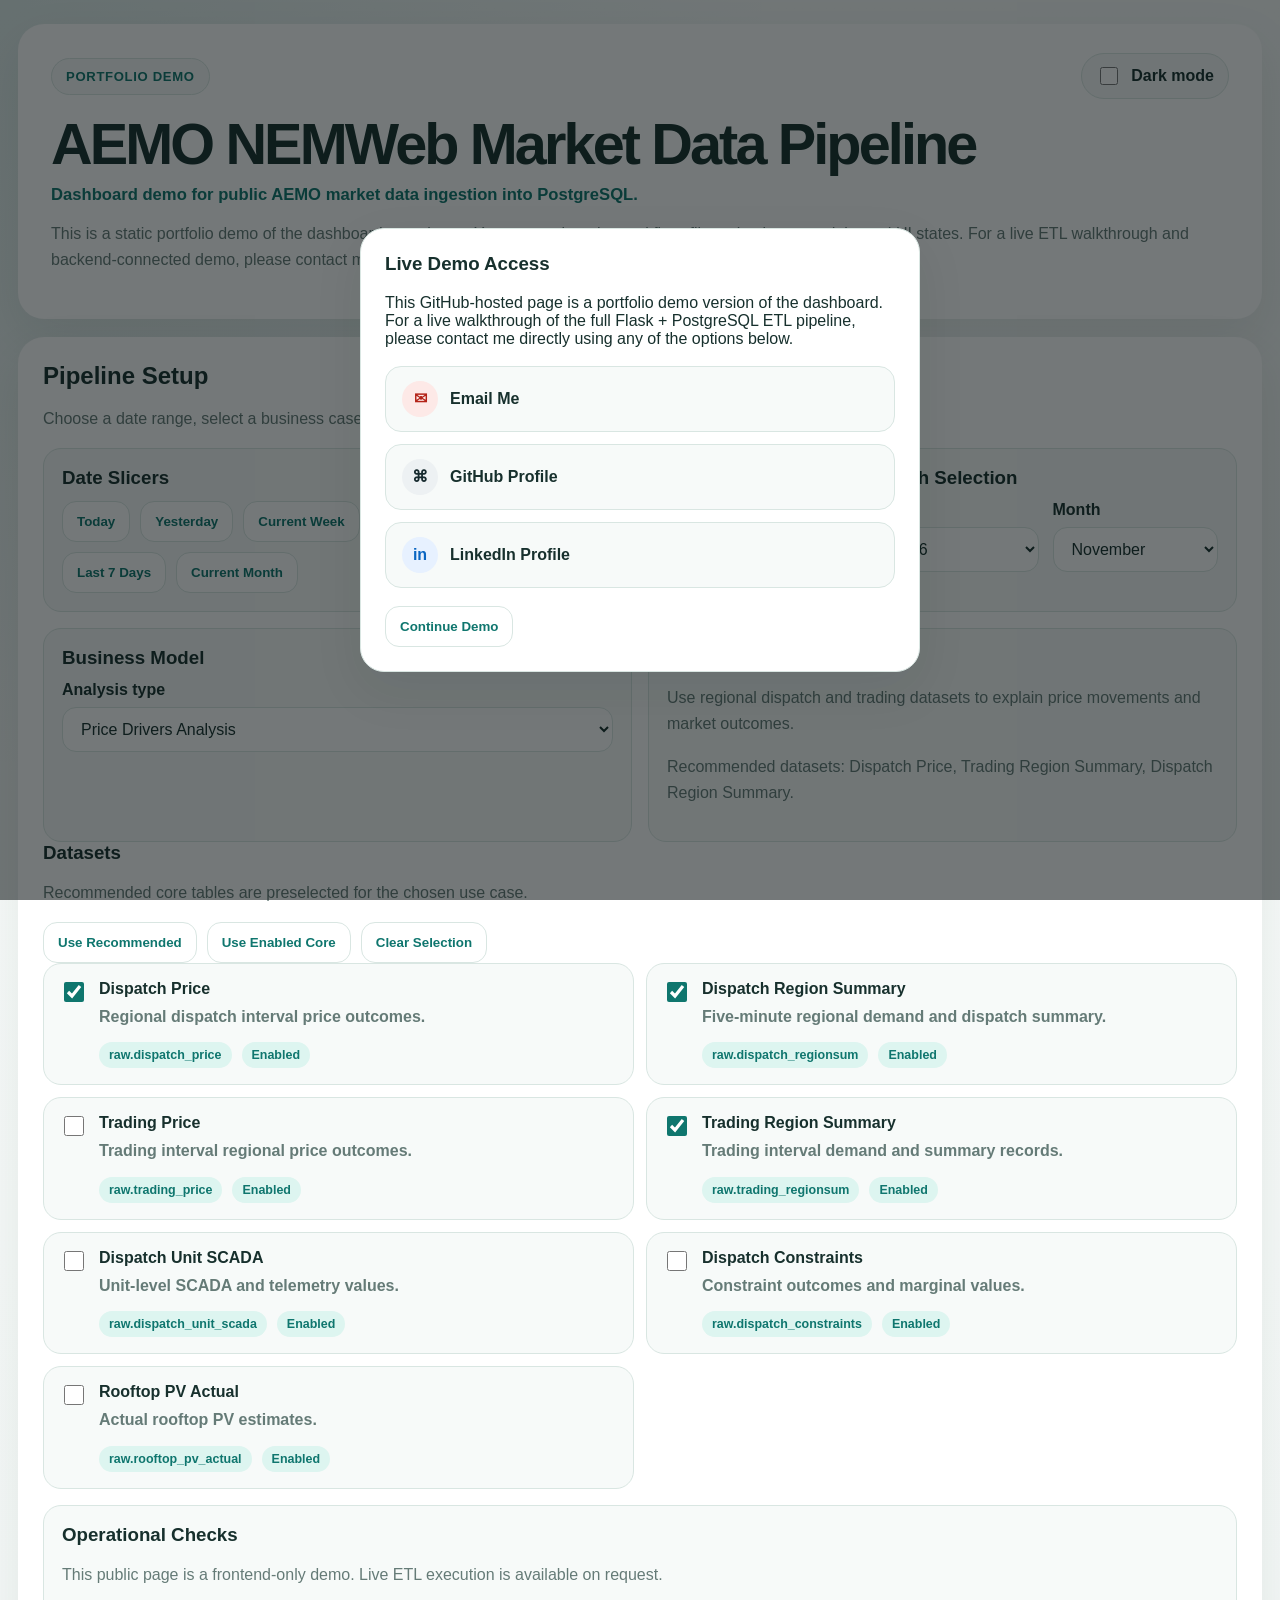
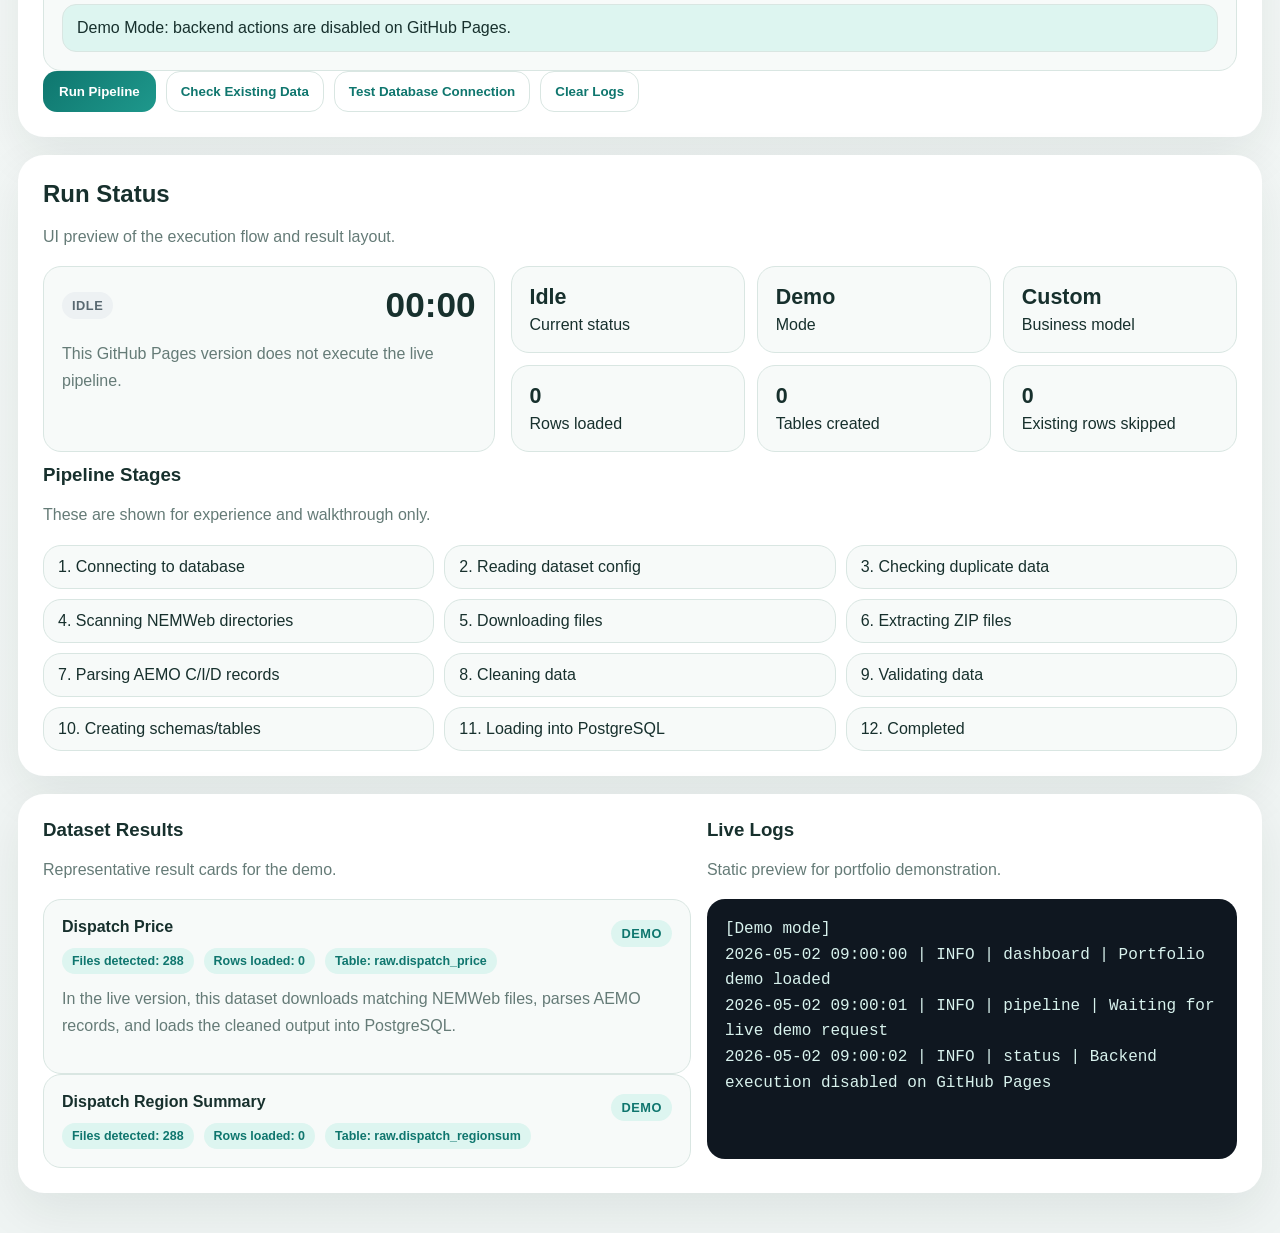
==== commit 890e1e90: "Update index.html" ====
--- a/docs/index.html
+++ b/docs/index.html
@@ -1,198 +1,270 @@
-<!DOCTYPE html> <html lang="en"> <head> <meta charset="UTF-8" /> <meta name="viewport" content="width=device-width, initial-scale=1.0" /> <title>AEMO NEMWeb Market Data Pipeline</title> <link rel="stylesheet" href="./styles.css" /> </head> <body> <div class="page"> <header class="hero"> <div class="hero-top"> <div class="brand-pill">Portfolio Demo</div> <label class="theme-toggle"> <input id="themeToggle" type="checkbox" /> <span id="themeLabel">Dark mode</span> </label> </div>
-  <h1>AEMO NEMWeb Market Data Pipeline</h1>
-  <p class="subtitle">
-    Dashboard demo for public AEMO market data ingestion into PostgreSQL.
-  </p>
-  <p class="hero-copy">
-    This is a static portfolio demo of the dashboard experience. You can explore the
-    workflow, filters, business models, and UI states. For a live ETL walkthrough
-    and backend-connected demo, please contact me directly.
-  </p>
-</header>
-
-<section class="card">
-  <div class="section-head">
-    <h2>Pipeline Setup</h2>
-    <p>Choose a date range, select a business case, review tables, and try the demo actions.</p>
+<!DOCTYPE html>
+<html lang="en">
+<head>
+  <meta charset="UTF-8" />
+  <meta name="viewport" content="width=device-width, initial-scale=1.0" />
+  <title>AEMO NEMWeb Market Data Pipeline</title>
+  <link rel="stylesheet" href="./styles.css" />
+</head>
+<body>
+  <div class="page">
+    <header class="hero">
+      <div class="hero-top">
+        <div class="brand-pill">Portfolio Demo</div>
+        <label class="theme-toggle">
+          <input id="themeToggle" type="checkbox" />
+          <span id="themeLabel">Dark mode</span>
+        </label>
+      </div>
+
+      <h1>AEMO NEMWeb Market Data Pipeline</h1>
+      <p class="subtitle">
+        Dashboard demo for public AEMO market data ingestion into PostgreSQL.
+      </p>
+      <p class="hero-copy">
+        This is a static portfolio demo of the dashboard experience. You can explore the
+        workflow, filters, business models, and UI states. For a live ETL walkthrough
+        and backend-connected demo, please contact me directly.
+      </p>
+    </header>
+
+    <section class="card">
+      <div class="section-head">
+        <h2>Pipeline Setup</h2>
+        <p>Choose a date range, select a business case, review tables, and try the demo actions.</p>
+      </div>
+
+      <div class="setup-grid">
+        <div class="panel">
+          <h3>Date Slicers</h3>
+          <div class="chip-row">
+            <button class="chip" data-range="today">Today</button>
+            <button class="chip" data-range="yesterday">Yesterday</button>
+            <button class="chip" data-range="week">Current Week</button>
+            <button class="chip" data-range="7days">Last 7 Days</button>
+            <button class="chip" data-range="month">Current Month</button>
+          </div>
+        </div>
+
+        <div class="panel">
+          <h3>Date Range</h3>
+          <div class="field-grid two">
+            <div class="field">
+              <label for="startDate">Start date</label>
+              <input id="startDate" type="date" />
+            </div>
+            <div class="field">
+              <label for="endDate">End date</label>
+              <input id="endDate" type="date" />
+            </div>
+          </div>
+        </div>
+
+        <div class="panel">
+          <h3>Month Selection</h3>
+          <div class="field-grid two">
+            <div class="field">
+              <label for="yearSelect">Year</label>
+              <select id="yearSelect"></select>
+            </div>
+            <div class="field">
+              <label for="monthSelect">Month</label>
+              <select id="monthSelect"></select>
+            </div>
+          </div>
+        </div>
+      </div>
+
+      <div class="setup-grid second-row">
+        <div class="panel">
+          <h3>Business Model</h3>
+          <div class="field">
+            <label for="businessModel">Analysis type</label>
+            <select id="businessModel"></select>
+          </div>
+        </div>
+
+        <div class="panel">
+          <h3>Model Guidance</h3>
+          <p id="modelDescription" class="muted"></p>
+          <p id="modelDatasets" class="muted top-gap"></p>
+        </div>
+      </div>
+
+      <div class="section-subhead">
+        <h3>Datasets</h3>
+        <p>Recommended core tables are preselected for the chosen use case.</p>
+      </div>
+
+      <div class="toolbar">
+        <button id="useRecommended" class="secondary-btn">Use Recommended</button>
+        <button id="useCore" class="secondary-btn">Use Enabled Core</button>
+        <button id="clearSelection" class="secondary-btn">Clear Selection</button>
+      </div>
+
+      <div id="datasetGrid" class="dataset-grid"></div>
+
+      <div class="setup-grid ops-row">
+        <div class="panel">
+          <h3>Operational Checks</h3>
+          <p class="muted">
+            This public page is a frontend-only demo. Live ETL execution is available on request.
+          </p>
+          <div class="status-box">
+            Demo Mode: backend actions are disabled on GitHub Pages.
+          </div>
+        </div>
+      </div>
+
+      <div class="action-row">
+        <button id="runPipelineBtn" class="primary-btn">Run Pipeline</button>
+        <button id="checkExistingBtn" class="secondary-btn">Check Existing Data</button>
+        <button id="testDbBtn" class="secondary-btn">Test Database Connection</button>
+        <button id="clearLogsBtn" class="secondary-btn">Clear Logs</button>
+      </div>
+    </section>
+
+    <section class="card">
+      <div class="section-head">
+        <h2>Run Status</h2>
+        <p>UI preview of the execution flow and result layout.</p>
+      </div>
+
+      <div class="status-layout">
+        <div class="panel big-status">
+          <div class="status-top">
+            <span class="badge idle">Idle</span>
+            <span class="runtime">00:00</span>
+          </div>
+          <p class="muted">This GitHub Pages version does not execute the live pipeline.</p>
+        </div>
+
+        <div class="summary-grid">
+          <div class="summary-card"><strong>Idle</strong><span>Current status</span></div>
+          <div class="summary-card"><strong>Demo</strong><span>Mode</span></div>
+          <div class="summary-card"><strong>Custom</strong><span>Business model</span></div>
+          <div class="summary-card"><strong>0</strong><span>Rows loaded</span></div>
+          <div class="summary-card"><strong>0</strong><span>Tables created</span></div>
+          <div class="summary-card"><strong>0</strong><span>Existing rows skipped</span></div>
+        </div>
+      </div>
+
+      <div class="section-subhead top-gap">
+        <h3>Pipeline Stages</h3>
+        <p>These are shown for experience and walkthrough only.</p>
+      </div>
+
+      <div class="stages-grid">
+        <div class="stage-card">1. Connecting to database</div>
+        <div class="stage-card">2. Reading dataset config</div>
+        <div class="stage-card">3. Checking duplicate data</div>
+        <div class="stage-card">4. Scanning NEMWeb directories</div>
+        <div class="stage-card">5. Downloading files</div>
+        <div class="stage-card">6. Extracting ZIP files</div>
+        <div class="stage-card">7. Parsing AEMO C/I/D records</div>
+        <div class="stage-card">8. Cleaning data</div>
+        <div class="stage-card">9. Validating data</div>
+        <div class="stage-card">10. Creating schemas/tables</div>
+        <div class="stage-card">11. Loading into PostgreSQL</div>
+        <div class="stage-card">12. Completed</div>
+      </div>
+    </section>
+
+    <section class="card">
+      <div class="two-col">
+        <div>
+          <div class="section-subhead">
+            <h3>Dataset Results</h3>
+            <p>Representative result cards for the demo.</p>
+          </div>
+
+          <div class="result-card">
+            <div class="result-head">
+              <h4>Dispatch Price</h4>
+              <span class="badge complete">Demo</span>
+            </div>
+            <div class="pill-row">
+              <span class="pill">Files detected: 288</span>
+              <span class="pill">Rows loaded: 0</span>
+              <span class="pill">Table: raw.dispatch_price</span>
+            </div>
+            <p class="muted top-gap">
+              In the live version, this dataset downloads matching NEMWeb files, parses AEMO records,
+              and loads the cleaned output into PostgreSQL.
+            </p>
+          </div>
+
+          <div class="result-card">
+            <div class="result-head">
+              <h4>Dispatch Region Summary</h4>
+              <span class="badge complete">Demo</span>
+            </div>
+            <div class="pill-row">
+              <span class="pill">Files detected: 288</span>
+              <span class="pill">Rows loaded: 0</span>
+              <span class="pill">Table: raw.dispatch_regionsum</span>
+            </div>
+          </div>
+        </div>
+
+        <div>
+          <div class="section-subhead">
+            <h3>Live Logs</h3>
+            <p>Static preview for portfolio demonstration.</p>
+          </div>
+
+          <div id="logPanel" class="log-panel">[Demo mode]
+2026-05-02 09:00:00 | INFO | dashboard | Portfolio demo loaded
+2026-05-02 09:00:01 | INFO | pipeline | Waiting for live demo request
+2026-05-02 09:00:02 | INFO | status | Backend execution disabled on GitHub Pages
+          </div>
+        </div>
+      </div>
+    </section>
   </div>
 
-  <div class="setup-grid">
-    <div class="panel">
-      <h3>Date Slicers</h3>
-      <div class="chip-row">
-        <button class="chip" data-range="today">Today</button>
-        <button class="chip" data-range="yesterday">Yesterday</button>
-        <button class="chip" data-range="week">Current Week</button>
-        <button class="chip" data-range="7days">Last 7 Days</button>
-        <button class="chip" data-range="month">Current Month</button>
-      </div>
-    </div>
-
-    <div class="panel">
-      <h3>Date Range</h3>
-      <div class="field-grid two">
-        <div class="field">
-          <label for="startDate">Start date</label>
-          <input id="startDate" type="date" />
-        </div>
-        <div class="field">
-          <label for="endDate">End date</label>
-          <input id="endDate" type="date" />
-        </div>
-      </div>
-    </div>
-
-    <div class="panel">
-      <h3>Month Selection</h3>
-      <div class="field-grid two">
-        <div class="field">
-          <label for="yearSelect">Year</label>
-          <select id="yearSelect"></select>
-        </div>
-        <div class="field">
-          <label for="monthSelect">Month</label>
-          <select id="monthSelect"></select>
-        </div>
+  <div id="contactModal" class="modal show">
+    <div class="modal-card">
+      <h3>Live Demo Access</h3>
+      <p>
+        This GitHub-hosted page is a portfolio demo version of the dashboard.
+        For a live walkthrough of the full Flask + PostgreSQL ETL pipeline,
+        please contact me directly using any of the options below.
+      </p>
+
+      <div class="contact-grid">
+        <a class="contact-btn email-btn" href="mailto:vivek.aryasomayajula@gmail.com">
+          <span class="contact-icon">✉</span>
+          <span>Email Me</span>
+        </a>
+
+        <a
+          class="contact-btn github-btn"
+          href="https://github.com/Vivekarya05"
+          target="_blank"
+          rel="noopener noreferrer"
+        >
+          <span class="contact-icon">⌘</span>
+          <span>GitHub Profile</span>
+        </a>
+
+        <a
+          class="contact-btn linkedin-btn"
+          href="https://www.linkedin.com/in/vivek-energy-analytics"
+          target="_blank"
+          rel="noopener noreferrer"
+        >
+          <span class="contact-icon">in</span>
+          <span>LinkedIn Profile</span>
+        </a>
+      </div>
+
+      <div class="modal-actions">
+        <button id="closeModalBtn" class="secondary-btn">Continue Demo</button>
       </div>
     </div>
   </div>
 
-  <div class="setup-grid second-row">
-    <div class="panel">
-      <h3>Business Model</h3>
-      <div class="field">
-        <label for="businessModel">Analysis type</label>
-        <select id="businessModel"></select>
-      </div>
-    </div>
-
-    <div class="panel">
-      <h3>Model Guidance</h3>
-      <p id="modelDescription" class="muted"></p>
-      <p id="modelDatasets" class="muted top-gap"></p>
-    </div>
-  </div>
-
-  <div class="section-subhead">
-    <h3>Datasets</h3>
-    <p>Recommended core tables are preselected for the chosen use case.</p>
-  </div>
-
-  <div class="toolbar">
-    <button id="useRecommended" class="secondary-btn">Use Recommended</button>
-    <button id="useCore" class="secondary-btn">Use Enabled Core</button>
-    <button id="clearSelection" class="secondary-btn">Clear Selection</button>
-  </div>
-
-  <div id="datasetGrid" class="dataset-grid"></div>
-
-  <div class="setup-grid ops-row">
-    <div class="panel">
-      <h3>Operational Checks</h3>
-      <p class="muted">
-        This public page is a frontend-only demo. Live ETL execution is available on request.
-      </p>
-      <div class="status-box">
-        Demo Mode: backend actions are disabled on GitHub Pages.
-      </div>
-    </div>
-  </div>
-
-  <div class="action-row">
-    <button id="runPipelineBtn" class="primary-btn">Run Pipeline</button>
-    <button id="checkExistingBtn" class="secondary-btn">Check Existing Data</button>
-    <button id="testDbBtn" class="secondary-btn">Test Database Connection</button>
-    <button id="clearLogsBtn" class="secondary-btn">Clear Logs</button>
-  </div>
-</section>
-
-<section class="card">
-  <div class="section-head">
-    <h2>Run Status</h2>
-    <p>UI preview of the execution flow and result layout.</p>
-  </div>
-
-  <div class="status-layout">
-    <div class="panel big-status">
-      <div class="status-top">
-        <span class="badge idle">Idle</span>
-        <span class="runtime">00:00</span>
-      </div>
-      <p class="muted">This GitHub Pages version does not execute the live pipeline.</p>
-    </div>
-
-    <div class="summary-grid">
-      <div class="summary-card"><strong>Idle</strong><span>Current status</span></div>
-      <div class="summary-card"><strong>Demo</strong><span>Mode</span></div>
-      <div class="summary-card"><strong>Custom</strong><span>Business model</span></div>
-      <div class="summary-card"><strong>0</strong><span>Rows loaded</span></div>
-      <div class="summary-card"><strong>0</strong><span>Tables created</span></div>
-      <div class="summary-card"><strong>0</strong><span>Existing rows skipped</span></div>
-    </div>
-  </div>
-
-  <div class="section-subhead top-gap">
-    <h3>Pipeline Stages</h3>
-    <p>These are shown for experience and walkthrough only.</p>
-  </div>
-
-  <div class="stages-grid">
-    <div class="stage-card">1. Connecting to database</div>
-    <div class="stage-card">2. Reading dataset config</div>
-    <div class="stage-card">3. Checking duplicate data</div>
-    <div class="stage-card">4. Scanning NEMWeb directories</div>
-    <div class="stage-card">5. Downloading files</div>
-    <div class="stage-card">6. Extracting ZIP files</div>
-    <div class="stage-card">7. Parsing AEMO C/I/D records</div>
-    <div class="stage-card">8. Cleaning data</div>
-    <div class="stage-card">9. Validating data</div>
-    <div class="stage-card">10. Creating schemas/tables</div>
-    <div class="stage-card">11. Loading into PostgreSQL</div>
-    <div class="stage-card">12. Completed</div>
-  </div>
-</section>
-
-<section class="card">
-  <div class="two-col">
-    <div>
-      <div class="section-subhead">
-        <h3>Dataset Results</h3>
-        <p>Representative result cards for the demo.</p>
-      </div>
-
-      <div class="result-card">
-        <div class="result-head">
-          <h4>Dispatch Price</h4>
-          <span class="badge complete">Demo</span>
-        </div>
-        <div class="pill-row">
-          <span class="pill">Files detected: 288</span>
-          <span class="pill">Rows loaded: 0</span>
-          <span class="pill">Table: raw.dispatch_price</span>
-        </div>
-        <p class="muted top-gap">
-          In the live version, this dataset downloads matching NEMWeb files, parses AEMO records,
-          and loads the cleaned output into PostgreSQL.
-        </p>
-      </div>
-
-      <div class="result-card">
-        <div class="result-head">
-          <h4>Dispatch Region Summary</h4>
-          <span class="badge complete">Demo</span>
-        </div>
-        <div class="pill-row">
-          <span class="pill">Files detected: 288</span>
-          <span class="pill">Rows loaded: 0</span>
-          <span class="pill">Table: raw.dispatch_regionsum</span>
-        </div>
-      </div>
-    </div>
-
-    <div>
-      <div class="section-subhead">
-        <h3>Live Logs</h3>
-        <p>Static preview for portfolio demonstration.</p>
-      </div>
-
-      <div id="logPanel" class="log-panel">[Demo mode]
+  <script src="./script.js"></script>
+</body>
+</html>
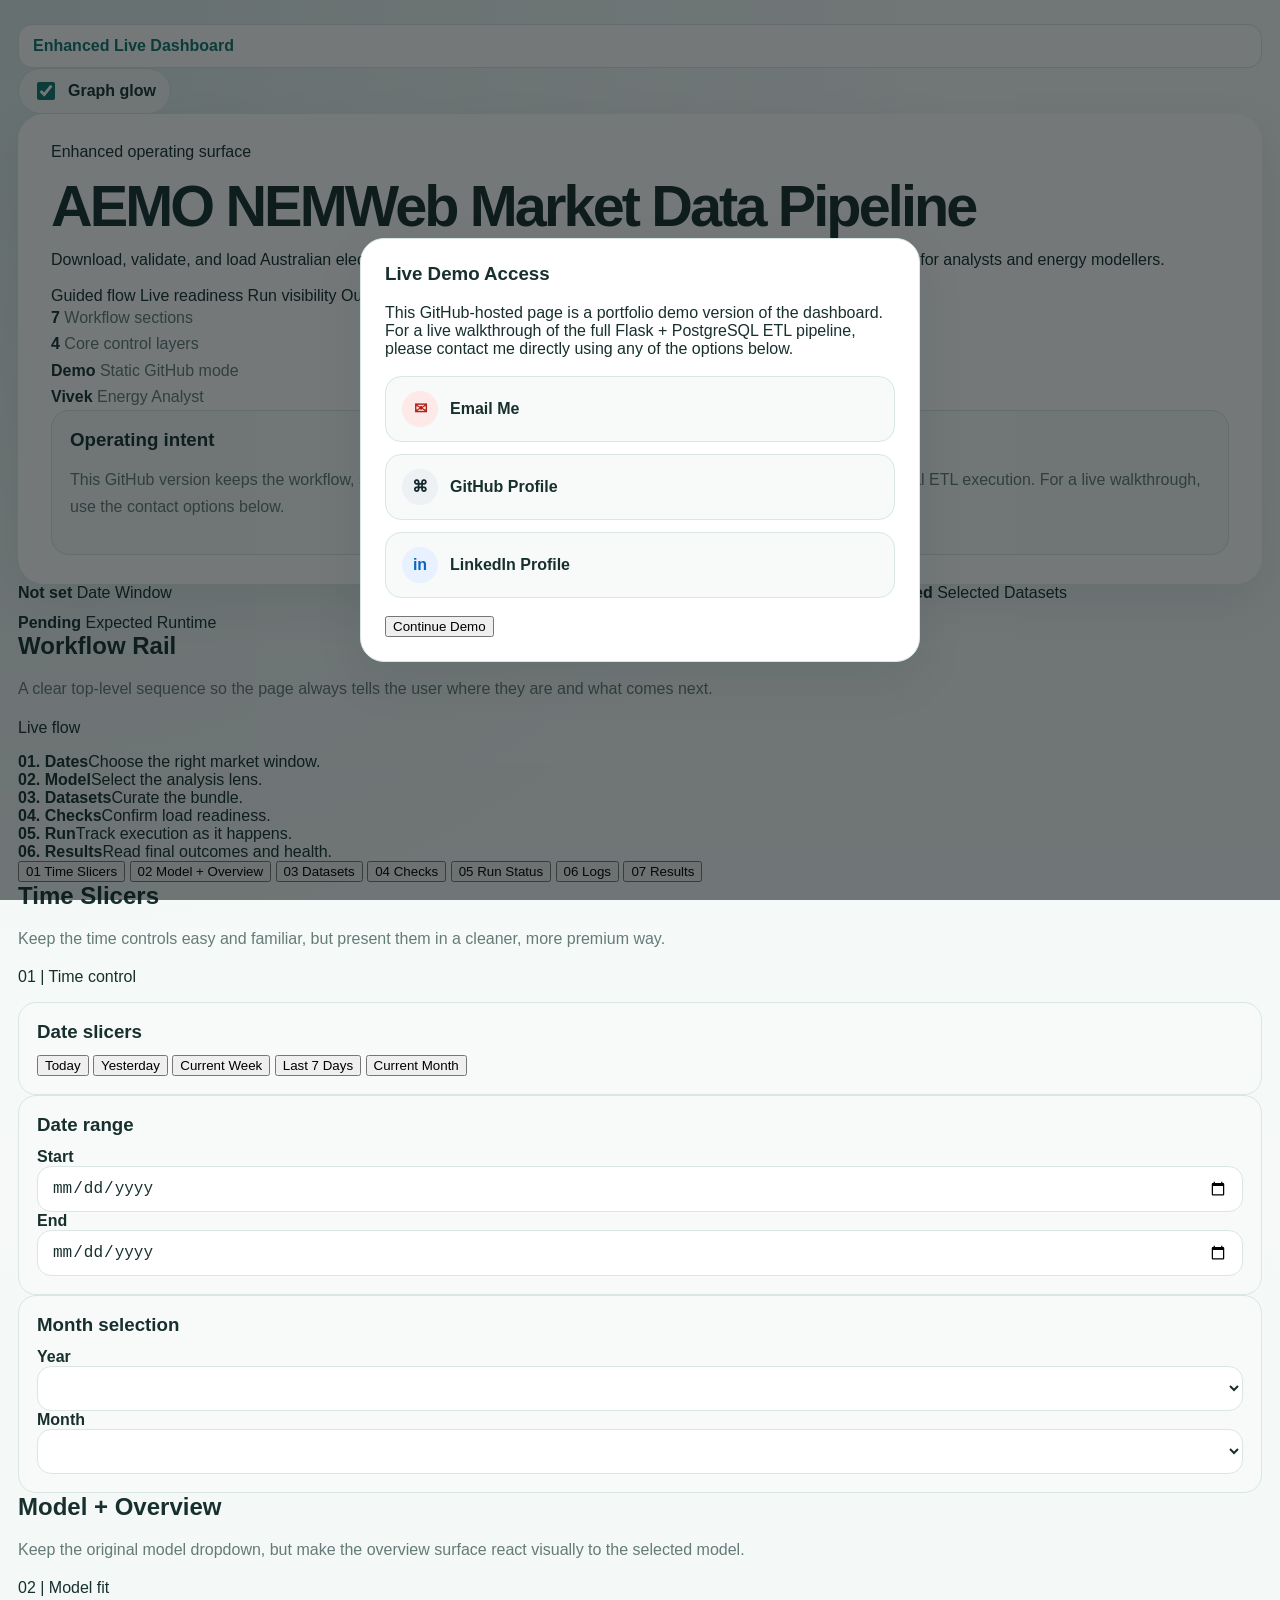
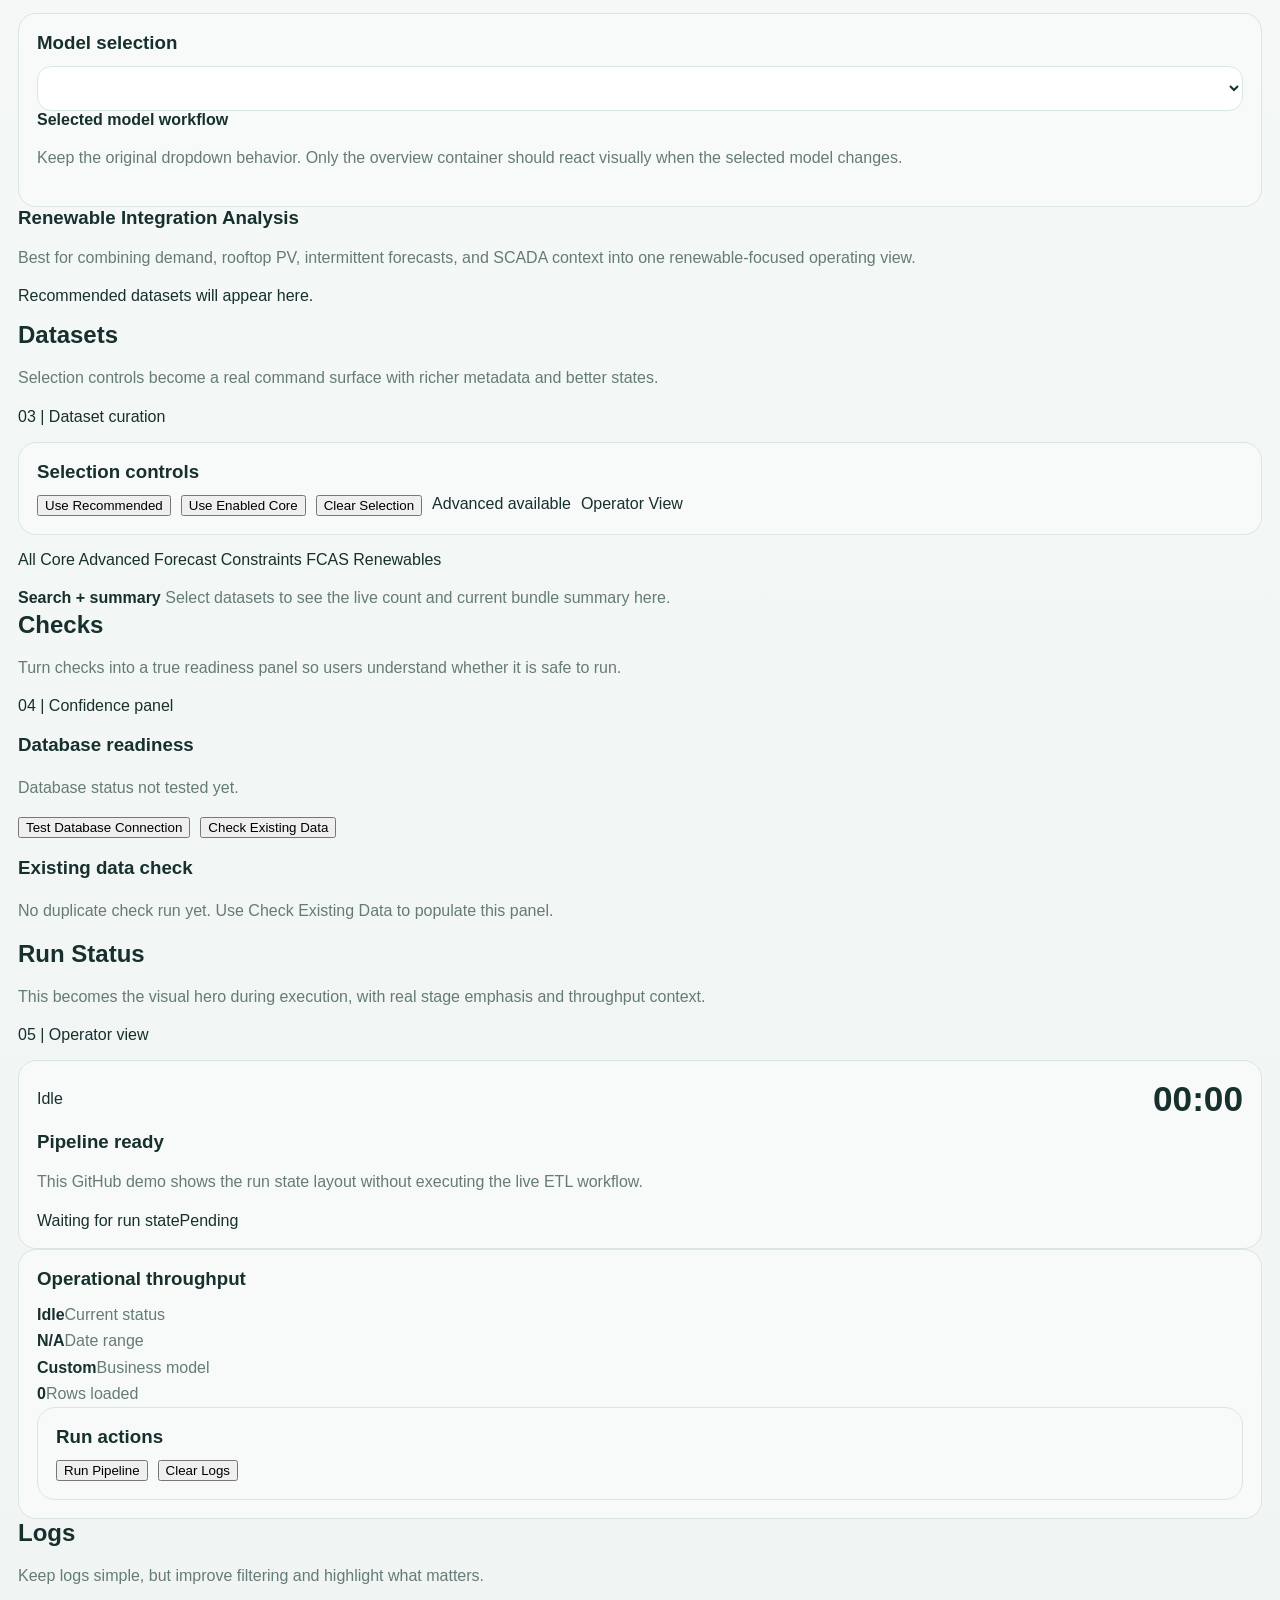
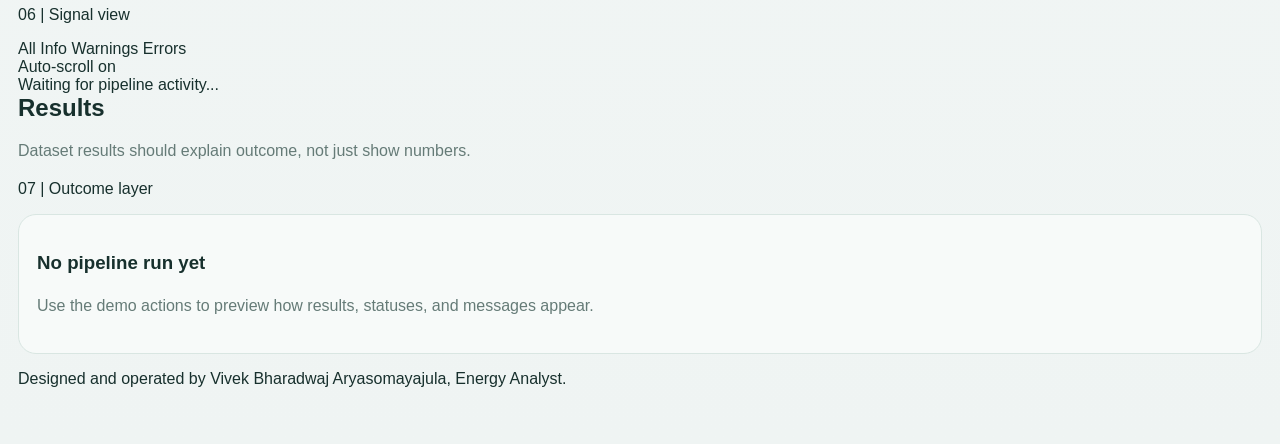
==== commit d5102fab: "Update_1" ====
--- a/docs/index.html
+++ b/docs/index.html
@@ -3,223 +3,365 @@
 <head>
   <meta charset="UTF-8" />
   <meta name="viewport" content="width=device-width, initial-scale=1.0" />
-  <title>AEMO NEMWeb Market Data Pipeline</title>
+  <title>AEMO NEMWeb Market Data Pipeline | Demo Dashboard</title>
   <link rel="stylesheet" href="./styles.css" />
 </head>
 <body>
   <div class="page">
-    <header class="hero">
-      <div class="hero-top">
-        <div class="brand-pill">Portfolio Demo</div>
-        <label class="theme-toggle">
-          <input id="themeToggle" type="checkbox" />
-          <span id="themeLabel">Dark mode</span>
-        </label>
-      </div>
-
-      <h1>AEMO NEMWeb Market Data Pipeline</h1>
-      <p class="subtitle">
-        Dashboard demo for public AEMO market data ingestion into PostgreSQL.
-      </p>
-      <p class="hero-copy">
-        This is a static portfolio demo of the dashboard experience. You can explore the
-        workflow, filters, business models, and UI states. For a live ETL walkthrough
-        and backend-connected demo, please contact me directly.
-      </p>
-    </header>
-
-    <section class="card">
-      <div class="section-head">
-        <h2>Pipeline Setup</h2>
-        <p>Choose a date range, select a business case, review tables, and try the demo actions.</p>
-      </div>
-
-      <div class="setup-grid">
+    <div class="topbar">
+      <div class="chip">Enhanced Live Dashboard</div>
+      <label class="theme-toggle" for="accentGlow">
+        <input id="accentGlow" type="checkbox" checked />
+        <span>Graph glow</span>
+      </label>
+    </div>
+
+    <section class="hero">
+      <div class="hero-grid">
+        <div>
+          <div class="signal">Enhanced operating surface</div>
+          <h1>AEMO NEMWeb Market Data Pipeline</h1>
+          <p>
+            Download, validate, and load Australian electricity market data into PostgreSQL through a more
+            guided, premium workflow for analysts and energy modellers.
+          </p>
+          <div class="mode-row" style="margin-top:18px;">
+            <span class="signal">Guided flow</span>
+            <span class="signal">Live readiness</span>
+            <span class="signal">Run visibility</span>
+            <span class="signal">Outcome clarity</span>
+          </div>
+        </div>
+
+        <div class="hero-aside">
+          <div class="metric-grid">
+            <div class="metric-card">
+              <strong>7</strong>
+              <span class="muted">Workflow sections</span>
+            </div>
+            <div class="metric-card">
+              <strong>4</strong>
+              <span class="muted">Core control layers</span>
+            </div>
+            <div class="metric-card">
+              <strong>Demo</strong>
+              <span class="muted">Static GitHub mode</span>
+            </div>
+            <div class="metric-card">
+              <strong>Vivek</strong>
+              <span class="muted">Energy Analyst</span>
+            </div>
+          </div>
+
+          <div class="panel">
+            <h3>Operating intent</h3>
+            <p class="muted">
+              This GitHub version keeps the workflow, selection experience, checks, logs, and results layout visible
+              while disabling real ETL execution. For a live walkthrough, use the contact options below.
+            </p>
+          </div>
+        </div>
+      </div>
+    </section>
+
+    <section class="summary-bar">
+      <div class="summary-grid">
+        <div class="summary-pill">
+          <strong class="summary-value" id="summaryDateWindow">Not set</strong>
+          <span class="summary-label">Date Window</span>
+        </div>
+        <div class="summary-pill">
+          <strong class="summary-value" id="summaryBusinessModel">Custom</strong>
+          <span class="summary-label">Business Model</span>
+        </div>
+        <div class="summary-pill">
+          <strong class="summary-value" id="summarySelectedDatasets">0 selected</strong>
+          <span class="summary-label">Selected Datasets</span>
+        </div>
+        <div class="summary-pill">
+          <strong class="summary-value" id="summaryExpectedRuntime">Pending</strong>
+          <span class="summary-label">Expected Runtime</span>
+        </div>
+        <div class="summary-pill">
+          <strong class="summary-value" id="summaryReadiness">Ready</strong>
+          <span class="summary-label">Readiness</span>
+        </div>
+      </div>
+    </section>
+
+    <section class="section">
+      <div class="section-head">
+        <div>
+          <h2>Workflow Rail</h2>
+          <p class="section-note">A clear top-level sequence so the page always tells the user where they are and what comes next.</p>
+        </div>
+        <div class="step-badge">Live flow</div>
+      </div>
+
+      <div class="progress-rail">
+        <div class="progress-step active"><strong>01. Dates</strong><span>Choose the right market window.</span></div>
+        <div class="progress-step active"><strong>02. Model</strong><span>Select the analysis lens.</span></div>
+        <div class="progress-step active"><strong>03. Datasets</strong><span>Curate the bundle.</span></div>
+        <div class="progress-step active"><strong>04. Checks</strong><span>Confirm load readiness.</span></div>
+        <div class="progress-step live"><strong>05. Run</strong><span>Track execution as it happens.</span></div>
+        <div class="progress-step"><strong>06. Results</strong><span>Read final outcomes and health.</span></div>
+      </div>
+    </section>
+
+    <div class="review-tabs">
+      <button class="review-tab active" data-tab="time"><span>01</span> Time Slicers</button>
+      <button class="review-tab" data-tab="model"><span>02</span> Model + Overview</button>
+      <button class="review-tab" data-tab="datasets"><span>03</span> Datasets</button>
+      <button class="review-tab" data-tab="checks"><span>04</span> Checks</button>
+      <button class="review-tab" data-tab="run"><span>05</span> Run Status</button>
+      <button class="review-tab" data-tab="logs"><span>06</span> Logs</button>
+      <button class="review-tab" data-tab="results"><span>07</span> Results</button>
+    </div>
+
+    <section class="section review-panel active" id="time">
+      <div class="section-head">
+        <div>
+          <h2>Time Slicers</h2>
+          <p class="section-note">Keep the time controls easy and familiar, but present them in a cleaner, more premium way.</p>
+        </div>
+        <div class="step-badge">01 | Time control</div>
+      </div>
+
+      <div class="three-col">
         <div class="panel">
-          <h3>Date Slicers</h3>
-          <div class="chip-row">
-            <button class="chip" data-range="today">Today</button>
-            <button class="chip" data-range="yesterday">Yesterday</button>
-            <button class="chip" data-range="week">Current Week</button>
-            <button class="chip" data-range="7days">Last 7 Days</button>
-            <button class="chip" data-range="month">Current Month</button>
+          <h3>Date slicers</h3>
+          <div class="compact-slicer-grid">
+            <button class="compact-slicer" type="button" data-range="today">Today</button>
+            <button class="compact-slicer" type="button" data-range="yesterday">Yesterday</button>
+            <button class="compact-slicer" type="button" data-range="current_week">Current Week</button>
+            <button class="compact-slicer" type="button" data-range="last_7_days">Last 7 Days</button>
+            <button class="compact-slicer" type="button" data-range="current_month">Current Month</button>
           </div>
         </div>
 
         <div class="panel">
-          <h3>Date Range</h3>
-          <div class="field-grid two">
-            <div class="field">
-              <label for="startDate">Start date</label>
-              <input id="startDate" type="date" />
-            </div>
-            <div class="field">
-              <label for="endDate">End date</label>
-              <input id="endDate" type="date" />
+          <h3>Date range</h3>
+          <div class="preset-grid two-col-mini">
+            <div class="preset-card">
+              <strong>Start</strong>
+              <input id="startDate" class="live-input" type="date" />
+            </div>
+            <div class="preset-card">
+              <strong>End</strong>
+              <input id="endDate" class="live-input" type="date" />
             </div>
           </div>
         </div>
 
         <div class="panel">
-          <h3>Month Selection</h3>
-          <div class="field-grid two">
-            <div class="field">
-              <label for="yearSelect">Year</label>
-              <select id="yearSelect"></select>
-            </div>
-            <div class="field">
-              <label for="monthSelect">Month</label>
-              <select id="monthSelect"></select>
-            </div>
-          </div>
-        </div>
-      </div>
-
-      <div class="setup-grid second-row">
+          <h3>Month selection</h3>
+          <div class="preset-grid two-col-mini">
+            <div class="preset-card">
+              <strong>Year</strong>
+              <select id="yearSelect" class="live-select"></select>
+            </div>
+            <div class="preset-card">
+              <strong>Month</strong>
+              <select id="monthSelect" class="live-select"></select>
+            </div>
+          </div>
+        </div>
+      </div>
+    </section>
+
+    <section class="section review-panel" id="model">
+      <div class="section-head">
+        <div>
+          <h2>Model + Overview</h2>
+          <p class="section-note">Keep the original model dropdown, but make the overview surface react visually to the selected model.</p>
+        </div>
+        <div class="step-badge">02 | Model fit</div>
+      </div>
+
+      <div class="model-shell">
         <div class="panel">
-          <h3>Business Model</h3>
-          <div class="field">
-            <label for="businessModel">Analysis type</label>
-            <select id="businessModel"></select>
+          <h3>Model selection</h3>
+          <div class="model-select-shell">
+            <select id="businessModel" class="model-select"></select>
+            <div class="model-select-note">
+              <strong>Selected model workflow</strong>
+              <p class="muted">
+                Keep the original dropdown behavior. Only the overview container should react visually when the selected model changes.
+              </p>
+            </div>
+          </div>
+        </div>
+
+        <div class="model-overview-shell theme-renewables" id="businessModelOverview">
+          <div class="model-overview-head">
+            <div>
+              <h3 id="businessModelOverviewTitle" style="margin:0 0 8px;">Renewable Integration Analysis</h3>
+              <p id="businessModelDescription" class="muted">
+                Best for combining demand, rooftop PV, intermittent forecasts, and SCADA context into one renewable-focused operating view.
+              </p>
+            </div>
+          </div>
+          <div class="model-theme-badges" id="businessModelBadgeRow"></div>
+          <p id="businessModelDatasets" class="footer-note">Recommended datasets will appear here.</p>
+        </div>
+      </div>
+    </section>
+
+    <section class="section review-panel" id="datasets">
+      <div class="section-head">
+        <div>
+          <h2>Datasets</h2>
+          <p class="section-note">Selection controls become a real command surface with richer metadata and better states.</p>
+        </div>
+        <div class="step-badge">03 | Dataset curation</div>
+      </div>
+
+      <div class="panel">
+        <h3>Selection controls</h3>
+        <div class="action-row">
+          <button id="useRecommendedButton" class="toolbar-chip">Use Recommended</button>
+          <button id="useEnabledButton" class="toolbar-chip">Use Enabled Core</button>
+          <button id="clearSelectionButton" class="toolbar-chip">Clear Selection</button>
+          <span class="toolbar-chip static">Advanced available</span>
+          <span class="toolbar-chip static">Operator View</span>
+        </div>
+      </div>
+
+      <div class="filter-row" style="margin:16px 0;">
+        <span class="filter-chip active">All</span>
+        <span class="filter-chip">Core</span>
+        <span class="filter-chip">Advanced</span>
+        <span class="filter-chip">Forecast</span>
+        <span class="filter-chip">Constraints</span>
+        <span class="filter-chip">FCAS</span>
+        <span class="filter-chip">Renewables</span>
+      </div>
+
+      <div class="search-bar">
+        <strong>Search + summary</strong>
+        <span id="selectedDatasetSummary" class="muted">Select datasets to see the live count and current bundle summary here.</span>
+      </div>
+
+      <div id="datasetGrid" class="dataset-grid-live"></div>
+
+      <div id="formMessage" class="form-message" style="display:none;"></div>
+    </section>
+
+    <section class="section review-panel" id="checks">
+      <div class="section-head">
+        <div>
+          <h2>Checks</h2>
+          <p class="section-note">Turn checks into a true readiness panel so users understand whether it is safe to run.</p>
+        </div>
+        <div class="step-badge">04 | Confidence panel</div>
+      </div>
+
+      <div class="checks-grid">
+        <div class="check-card good">
+          <h3>Database readiness</h3>
+          <p id="dbConnectionStatus" class="muted">Database status not tested yet.</p>
+          <div class="action-row" style="margin-top:14px;">
+            <button id="testDbButton" class="toolbar-chip">Test Database Connection</button>
+            <button id="checkExistingButton" class="toolbar-chip">Check Existing Data</button>
+          </div>
+        </div>
+
+        <div class="check-card warn">
+          <h3>Existing data check</h3>
+          <div id="existingDataPanel">
+            <p class="muted">No duplicate check run yet. Use Check Existing Data to populate this panel.</p>
+          </div>
+        </div>
+      </div>
+    </section>
+
+    <section class="section review-panel" id="run">
+      <div class="section-head">
+        <div>
+          <h2>Run Status</h2>
+          <p class="section-note">This becomes the visual hero during execution, with real stage emphasis and throughput context.</p>
+        </div>
+        <div class="step-badge">05 | Operator view</div>
+      </div>
+
+      <div class="status-grid">
+        <div class="panel status-hero">
+          <div class="status-top">
+            <div id="currentStatusPill" class="status-chip">Idle</div>
+            <div id="runtimeValue" class="runtime">00:00</div>
+          </div>
+          <h3 id="runHeadline" style="margin:0 0 8px;">Pipeline ready</h3>
+          <p id="statusMessage" class="muted">This GitHub demo shows the run state layout without executing the live ETL workflow.</p>
+          <div id="processingRow" class="muted" style="margin-top:14px; display:none;">Pipeline is processing. Please keep this window open.</div>
+          <div id="progressStageList" class="stage-stack">
+            <div class="status-stage"><span>Waiting for run state</span><span class="stage-state pending">Pending</span></div>
           </div>
         </div>
 
         <div class="panel">
-          <h3>Model Guidance</h3>
-          <p id="modelDescription" class="muted"></p>
-          <p id="modelDatasets" class="muted top-gap"></p>
-        </div>
-      </div>
-
-      <div class="section-subhead">
-        <h3>Datasets</h3>
-        <p>Recommended core tables are preselected for the chosen use case.</p>
-      </div>
-
-      <div class="toolbar">
-        <button id="useRecommended" class="secondary-btn">Use Recommended</button>
-        <button id="useCore" class="secondary-btn">Use Enabled Core</button>
-        <button id="clearSelection" class="secondary-btn">Clear Selection</button>
-      </div>
-
-      <div id="datasetGrid" class="dataset-grid"></div>
-
-      <div class="setup-grid ops-row">
-        <div class="panel">
-          <h3>Operational Checks</h3>
-          <p class="muted">
-            This public page is a frontend-only demo. Live ETL execution is available on request.
-          </p>
-          <div class="status-box">
-            Demo Mode: backend actions are disabled on GitHub Pages.
-          </div>
-        </div>
-      </div>
-
-      <div class="action-row">
-        <button id="runPipelineBtn" class="primary-btn">Run Pipeline</button>
-        <button id="checkExistingBtn" class="secondary-btn">Check Existing Data</button>
-        <button id="testDbBtn" class="secondary-btn">Test Database Connection</button>
-        <button id="clearLogsBtn" class="secondary-btn">Clear Logs</button>
-      </div>
-    </section>
-
-    <section class="card">
-      <div class="section-head">
-        <h2>Run Status</h2>
-        <p>UI preview of the execution flow and result layout.</p>
-      </div>
-
-      <div class="status-layout">
-        <div class="panel big-status">
-          <div class="status-top">
-            <span class="badge idle">Idle</span>
-            <span class="runtime">00:00</span>
-          </div>
-          <p class="muted">This GitHub Pages version does not execute the live pipeline.</p>
-        </div>
-
-        <div class="summary-grid">
-          <div class="summary-card"><strong>Idle</strong><span>Current status</span></div>
-          <div class="summary-card"><strong>Demo</strong><span>Mode</span></div>
-          <div class="summary-card"><strong>Custom</strong><span>Business model</span></div>
-          <div class="summary-card"><strong>0</strong><span>Rows loaded</span></div>
-          <div class="summary-card"><strong>0</strong><span>Tables created</span></div>
-          <div class="summary-card"><strong>0</strong><span>Existing rows skipped</span></div>
-        </div>
-      </div>
-
-      <div class="section-subhead top-gap">
-        <h3>Pipeline Stages</h3>
-        <p>These are shown for experience and walkthrough only.</p>
-      </div>
-
-      <div class="stages-grid">
-        <div class="stage-card">1. Connecting to database</div>
-        <div class="stage-card">2. Reading dataset config</div>
-        <div class="stage-card">3. Checking duplicate data</div>
-        <div class="stage-card">4. Scanning NEMWeb directories</div>
-        <div class="stage-card">5. Downloading files</div>
-        <div class="stage-card">6. Extracting ZIP files</div>
-        <div class="stage-card">7. Parsing AEMO C/I/D records</div>
-        <div class="stage-card">8. Cleaning data</div>
-        <div class="stage-card">9. Validating data</div>
-        <div class="stage-card">10. Creating schemas/tables</div>
-        <div class="stage-card">11. Loading into PostgreSQL</div>
-        <div class="stage-card">12. Completed</div>
-      </div>
-    </section>
-
-    <section class="card">
-      <div class="two-col">
-        <div>
-          <div class="section-subhead">
-            <h3>Dataset Results</h3>
-            <p>Representative result cards for the demo.</p>
-          </div>
-
-          <div class="result-card">
-            <div class="result-head">
-              <h4>Dispatch Price</h4>
-              <span class="badge complete">Demo</span>
-            </div>
-            <div class="pill-row">
-              <span class="pill">Files detected: 288</span>
-              <span class="pill">Rows loaded: 0</span>
-              <span class="pill">Table: raw.dispatch_price</span>
-            </div>
-            <p class="muted top-gap">
-              In the live version, this dataset downloads matching NEMWeb files, parses AEMO records,
-              and loads the cleaned output into PostgreSQL.
-            </p>
-          </div>
-
-          <div class="result-card">
-            <div class="result-head">
-              <h4>Dispatch Region Summary</h4>
-              <span class="badge complete">Demo</span>
-            </div>
-            <div class="pill-row">
-              <span class="pill">Files detected: 288</span>
-              <span class="pill">Rows loaded: 0</span>
-              <span class="pill">Table: raw.dispatch_regionsum</span>
-            </div>
-          </div>
-        </div>
-
-        <div>
-          <div class="section-subhead">
-            <h3>Live Logs</h3>
-            <p>Static preview for portfolio demonstration.</p>
-          </div>
-
-          <div id="logPanel" class="log-panel">[Demo mode]
-2026-05-02 09:00:00 | INFO | dashboard | Portfolio demo loaded
-2026-05-02 09:00:01 | INFO | pipeline | Waiting for live demo request
-2026-05-02 09:00:02 | INFO | status | Backend execution disabled on GitHub Pages
-          </div>
-        </div>
-      </div>
+          <h3>Operational throughput</h3>
+          <div id="summaryCards" class="score-grid">
+            <div class="check-score"><strong>Idle</strong><span class="muted">Current status</span></div>
+            <div class="check-score"><strong>N/A</strong><span class="muted">Date range</span></div>
+            <div class="check-score"><strong>Custom</strong><span class="muted">Business model</span></div>
+            <div class="check-score"><strong>0</strong><span class="muted">Rows loaded</span></div>
+          </div>
+
+          <div class="panel inner-panel">
+            <h3 style="margin-top:0;">Run actions</h3>
+            <div class="action-row">
+              <button id="runButton" class="toolbar-chip primary run">Run Pipeline</button>
+              <button id="clearLogsButton" class="toolbar-chip primary warn">Clear Logs</button>
+            </div>
+          </div>
+        </div>
+      </div>
+    </section>
+
+    <section class="section review-panel" id="logs">
+      <div class="section-head">
+        <div>
+          <h2>Logs</h2>
+          <p class="section-note">Keep logs simple, but improve filtering and highlight what matters.</p>
+        </div>
+        <div class="step-badge">06 | Signal view</div>
+      </div>
+
+      <div class="log-card">
+        <div class="terminal">
+          <div class="terminal-head">
+            <div class="filter-row">
+              <span class="filter-chip active">All</span>
+              <span class="filter-chip">Info</span>
+              <span class="filter-chip">Warnings</span>
+              <span class="filter-chip">Errors</span>
+            </div>
+            <span class="mini-chip">Auto-scroll on</span>
+          </div>
+          <div id="logPanel" class="terminal-body">Waiting for pipeline activity...</div>
+        </div>
+      </div>
+    </section>
+
+    <section class="section review-panel" id="results">
+      <div class="section-head">
+        <div>
+          <h2>Results</h2>
+          <p class="section-note">Dataset results should explain outcome, not just show numbers.</p>
+        </div>
+        <div class="step-badge">07 | Outcome layer</div>
+      </div>
+
+      <div class="results-grid">
+        <div id="resultCards" class="results-cards-grid">
+          <div class="result-card warn">
+            <h3>No pipeline run yet</h3>
+            <p class="muted" style="margin-top:14px;">Use the demo actions to preview how results, statuses, and messages appear.</p>
+          </div>
+        </div>
+      </div>
+
+      <p class="footer-note">Designed and operated by Vivek Bharadwaj Aryasomayajula, Energy Analyst.</p>
     </section>
   </div>
 
@@ -260,7 +402,7 @@
       </div>
 
       <div class="modal-actions">
-        <button id="closeModalBtn" class="secondary-btn">Continue Demo</button>
+        <button id="closeModalBtn" class="toolbar-chip">Continue Demo</button>
       </div>
     </div>
   </div>
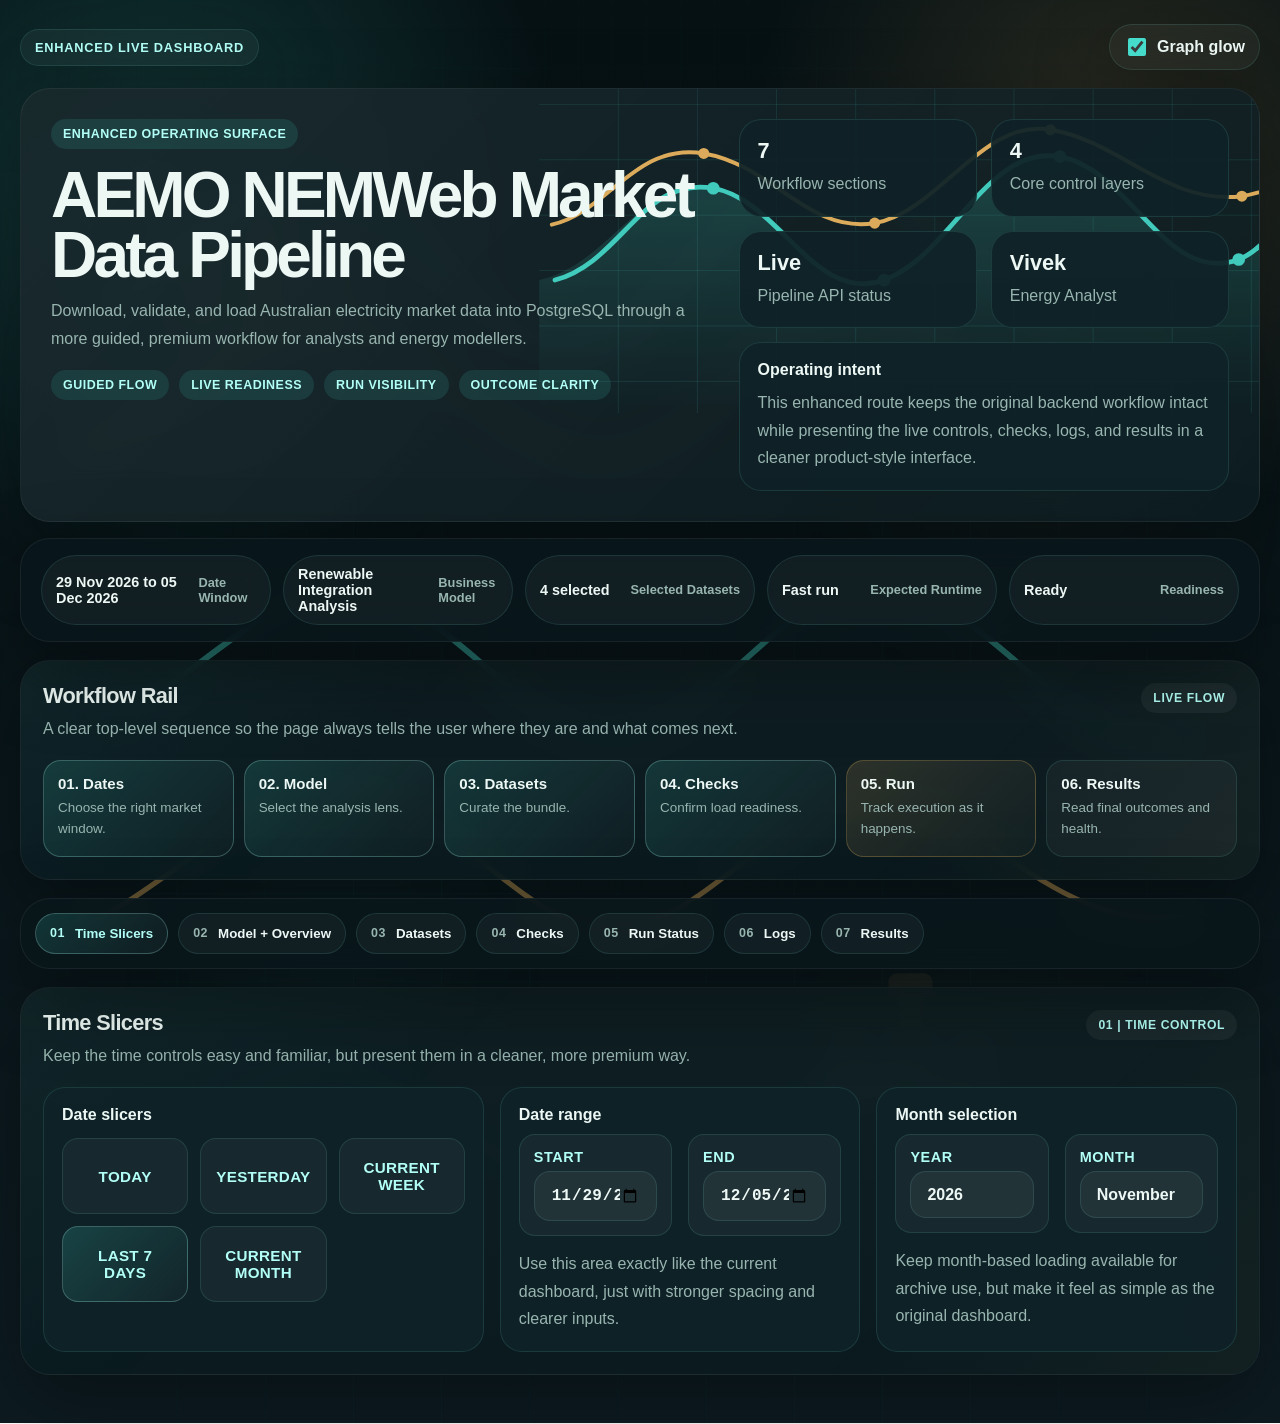
==== commit 70ead3fd: "Update_1" ====
--- a/docs/index.html
+++ b/docs/index.html
@@ -3,13 +3,13 @@
 <head>
   <meta charset="UTF-8" />
   <meta name="viewport" content="width=device-width, initial-scale=1.0" />
-  <title>AEMO NEMWeb Market Data Pipeline | Demo Dashboard</title>
+  <title>AEMO NEMWeb Market Data Pipeline | Enhanced Dashboard</title>
   <link rel="stylesheet" href="./styles.css" />
 </head>
 <body>
   <div class="page">
     <div class="topbar">
-      <div class="chip">Enhanced Live Dashboard</div>
+      <div class="chip" id="requestDemoChip">Enhanced Live Dashboard</div>
       <label class="theme-toggle" for="accentGlow">
         <input id="accentGlow" type="checkbox" checked />
         <span>Graph glow</span>
@@ -32,7 +32,6 @@
             <span class="signal">Outcome clarity</span>
           </div>
         </div>
-
         <div class="hero-aside">
           <div class="metric-grid">
             <div class="metric-card">
@@ -44,20 +43,19 @@
               <span class="muted">Core control layers</span>
             </div>
             <div class="metric-card">
-              <strong>Demo</strong>
-              <span class="muted">Static GitHub mode</span>
+              <strong>Live</strong>
+              <span class="muted">Pipeline API status</span>
             </div>
             <div class="metric-card">
               <strong>Vivek</strong>
               <span class="muted">Energy Analyst</span>
             </div>
           </div>
-
           <div class="panel">
             <h3>Operating intent</h3>
             <p class="muted">
-              This GitHub version keeps the workflow, selection experience, checks, logs, and results layout visible
-              while disabling real ETL execution. For a live walkthrough, use the contact options below.
+              This enhanced route keeps the original backend workflow intact while presenting the live controls,
+              checks, logs, and results in a cleaner product-style interface.
             </p>
           </div>
         </div>
@@ -66,26 +64,11 @@
 
     <section class="summary-bar">
       <div class="summary-grid">
-        <div class="summary-pill">
-          <strong class="summary-value" id="summaryDateWindow">Not set</strong>
-          <span class="summary-label">Date Window</span>
-        </div>
-        <div class="summary-pill">
-          <strong class="summary-value" id="summaryBusinessModel">Custom</strong>
-          <span class="summary-label">Business Model</span>
-        </div>
-        <div class="summary-pill">
-          <strong class="summary-value" id="summarySelectedDatasets">0 selected</strong>
-          <span class="summary-label">Selected Datasets</span>
-        </div>
-        <div class="summary-pill">
-          <strong class="summary-value" id="summaryExpectedRuntime">Pending</strong>
-          <span class="summary-label">Expected Runtime</span>
-        </div>
-        <div class="summary-pill">
-          <strong class="summary-value" id="summaryReadiness">Ready</strong>
-          <span class="summary-label">Readiness</span>
-        </div>
+        <div class="summary-pill"><strong class="summary-value" id="summaryDateWindow">Not set</strong><span class="summary-label">Date Window</span></div>
+        <div class="summary-pill"><strong class="summary-value" id="summaryBusinessModel">Custom</strong><span class="summary-label">Business Model</span></div>
+        <div class="summary-pill"><strong class="summary-value" id="summarySelectedDatasets">0 selected</strong><span class="summary-label">Selected Datasets</span></div>
+        <div class="summary-pill"><strong class="summary-value" id="summaryExpectedRuntime">Pending</strong><span class="summary-label">Expected Runtime</span></div>
+        <div class="summary-pill"><strong class="summary-value" id="summaryReadiness">Ready</strong><span class="summary-label">Readiness</span></div>
       </div>
     </section>
 
@@ -97,7 +80,6 @@
         </div>
         <div class="step-badge">Live flow</div>
       </div>
-
       <div class="progress-rail">
         <div class="progress-step active"><strong>01. Dates</strong><span>Choose the right market window.</span></div>
         <div class="progress-step active"><strong>02. Model</strong><span>Select the analysis lens.</span></div>
@@ -126,45 +108,32 @@
         </div>
         <div class="step-badge">01 | Time control</div>
       </div>
-
       <div class="three-col">
         <div class="panel">
           <h3>Date slicers</h3>
           <div class="compact-slicer-grid">
-            <button class="compact-slicer" type="button" data-range="today">Today</button>
-            <button class="compact-slicer" type="button" data-range="yesterday">Yesterday</button>
-            <button class="compact-slicer" type="button" data-range="current_week">Current Week</button>
-            <button class="compact-slicer" type="button" data-range="last_7_days">Last 7 Days</button>
-            <button class="compact-slicer" type="button" data-range="current_month">Current Month</button>
-          </div>
-        </div>
-
+            <button class="compact-slicer live-button" type="button" data-range="today">Today</button>
+            <button class="compact-slicer live-button" type="button" data-range="yesterday">Yesterday</button>
+            <button class="compact-slicer live-button" type="button" data-range="current_week">Current Week</button>
+            <button class="compact-slicer live-button" type="button" data-range="last_7_days">Last 7 Days</button>
+            <button class="compact-slicer live-button" type="button" data-range="current_month">Current Month</button>
+          </div>
+        </div>
         <div class="panel">
           <h3>Date range</h3>
           <div class="preset-grid two-col-mini">
-            <div class="preset-card">
-              <strong>Start</strong>
-              <input id="startDate" class="live-input" type="date" />
-            </div>
-            <div class="preset-card">
-              <strong>End</strong>
-              <input id="endDate" class="live-input" type="date" />
-            </div>
-          </div>
-        </div>
-
+            <div class="preset-card"><strong>Start</strong><input id="startDate" class="live-input" type="date" /></div>
+            <div class="preset-card"><strong>End</strong><input id="endDate" class="live-input" type="date" /></div>
+          </div>
+          <p class="muted" style="margin-top:14px;">Use this area exactly like the current dashboard, just with stronger spacing and clearer inputs.</p>
+        </div>
         <div class="panel">
           <h3>Month selection</h3>
           <div class="preset-grid two-col-mini">
-            <div class="preset-card">
-              <strong>Year</strong>
-              <select id="yearSelect" class="live-select"></select>
-            </div>
-            <div class="preset-card">
-              <strong>Month</strong>
-              <select id="monthSelect" class="live-select"></select>
-            </div>
-          </div>
+            <div class="preset-card"><strong>Year</strong><select id="yearSelect" class="live-select"></select></div>
+            <div class="preset-card"><strong>Month</strong><select id="monthSelect" class="live-select"></select></div>
+          </div>
+          <p class="muted" style="margin-top:14px;">Keep month-based loading available for archive use, but make it feel as simple as the original dashboard.</p>
         </div>
       </div>
     </section>
@@ -173,11 +142,10 @@
       <div class="section-head">
         <div>
           <h2>Model + Overview</h2>
-          <p class="section-note">Keep the original model dropdown, but make the overview surface react visually to the selected model.</p>
+          <p class="section-note">Use the original list-style model selection, but make the overview surface react visually to the selected model.</p>
         </div>
         <div class="step-badge">02 | Model fit</div>
       </div>
-
       <div class="model-shell">
         <div class="panel">
           <h3>Model selection</h3>
@@ -185,20 +153,15 @@
             <select id="businessModel" class="model-select"></select>
             <div class="model-select-note">
               <strong>Selected model workflow</strong>
-              <p class="muted">
-                Keep the original dropdown behavior. Only the overview container should react visually when the selected model changes.
-              </p>
-            </div>
-          </div>
-        </div>
-
+              <p class="muted">Keep the original dropdown behavior. Only the overview container should react visually when the selected model changes.</p>
+            </div>
+          </div>
+        </div>
         <div class="model-overview-shell theme-renewables" id="businessModelOverview">
           <div class="model-overview-head">
             <div>
               <h3 id="businessModelOverviewTitle" style="margin:0 0 8px;">Renewable Integration Analysis</h3>
-              <p id="businessModelDescription" class="muted">
-                Best for combining demand, rooftop PV, intermittent forecasts, and SCADA context into one renewable-focused operating view.
-              </p>
+              <p id="businessModelDescription" class="muted">Best for combining demand, rooftop PV, intermittent forecasts, and SCADA context into one renewable-focused operating view.</p>
             </div>
           </div>
           <div class="model-theme-badges" id="businessModelBadgeRow"></div>
@@ -215,18 +178,16 @@
         </div>
         <div class="step-badge">03 | Dataset curation</div>
       </div>
-
       <div class="panel">
         <h3>Selection controls</h3>
         <div class="action-row">
-          <button id="useRecommendedButton" class="toolbar-chip">Use Recommended</button>
-          <button id="useEnabledButton" class="toolbar-chip">Use Enabled Core</button>
-          <button id="clearSelectionButton" class="toolbar-chip">Clear Selection</button>
-          <span class="toolbar-chip static">Advanced available</span>
-          <span class="toolbar-chip static">Operator View</span>
-        </div>
-      </div>
-
+          <button id="useRecommendedButton" class="toolbar-chip live-button">Use Recommended</button>
+          <button id="useEnabledButton" class="toolbar-chip live-button">Use Enabled Core</button>
+          <button id="clearSelectionButton" class="toolbar-chip live-button">Clear Selection</button>
+          <span class="toolbar-chip">Advanced available</span>
+          <span class="toolbar-chip">Operator View</span>
+        </div>
+      </div>
       <div class="filter-row" style="margin:16px 0;">
         <span class="filter-chip active">All</span>
         <span class="filter-chip">Core</span>
@@ -236,14 +197,8 @@
         <span class="filter-chip">FCAS</span>
         <span class="filter-chip">Renewables</span>
       </div>
-
-      <div class="search-bar">
-        <strong>Search + summary</strong>
-        <span id="selectedDatasetSummary" class="muted">Select datasets to see the live count and current bundle summary here.</span>
-      </div>
-
+      <div class="search-bar"><strong>Search + summary</strong><span id="selectedDatasetSummary" class="muted">Select datasets to see the live count and current bundle summary here.</span></div>
       <div id="datasetGrid" class="dataset-grid-live"></div>
-
       <div id="formMessage" class="form-message" style="display:none;"></div>
     </section>
 
@@ -255,17 +210,15 @@
         </div>
         <div class="step-badge">04 | Confidence panel</div>
       </div>
-
       <div class="checks-grid">
         <div class="check-card good">
           <h3>Database readiness</h3>
           <p id="dbConnectionStatus" class="muted">Database status not tested yet.</p>
           <div class="action-row" style="margin-top:14px;">
-            <button id="testDbButton" class="toolbar-chip">Test Database Connection</button>
-            <button id="checkExistingButton" class="toolbar-chip">Check Existing Data</button>
-          </div>
-        </div>
-
+            <button id="testDbButton" class="toolbar-chip live-button">Test Database Connection</button>
+            <button id="checkExistingButton" class="toolbar-chip live-button">Check Existing Data</button>
+          </div>
+        </div>
         <div class="check-card warn">
           <h3>Existing data check</h3>
           <div id="existingDataPanel">
@@ -279,11 +232,10 @@
       <div class="section-head">
         <div>
           <h2>Run Status</h2>
-          <p class="section-note">This becomes the visual hero during execution, with real stage emphasis and throughput context.</p>
+          <p class="section-note">This should become the visual hero during execution, with real stage emphasis and throughput context.</p>
         </div>
         <div class="step-badge">05 | Operator view</div>
       </div>
-
       <div class="status-grid">
         <div class="panel status-hero">
           <div class="status-top">
@@ -291,13 +243,12 @@
             <div id="runtimeValue" class="runtime">00:00</div>
           </div>
           <h3 id="runHeadline" style="margin:0 0 8px;">Pipeline ready</h3>
-          <p id="statusMessage" class="muted">This GitHub demo shows the run state layout without executing the live ETL workflow.</p>
+          <p id="statusMessage" class="muted">The live state will appear here once the pipeline starts or the status API returns a current run.</p>
           <div id="processingRow" class="muted" style="margin-top:14px; display:none;">Pipeline is processing. Please keep this window open.</div>
           <div id="progressStageList" class="stage-stack">
             <div class="status-stage"><span>Waiting for run state</span><span class="stage-state pending">Pending</span></div>
           </div>
         </div>
-
         <div class="panel">
           <h3>Operational throughput</h3>
           <div id="summaryCards" class="score-grid">
@@ -306,12 +257,11 @@
             <div class="check-score"><strong>Custom</strong><span class="muted">Business model</span></div>
             <div class="check-score"><strong>0</strong><span class="muted">Rows loaded</span></div>
           </div>
-
-          <div class="panel inner-panel">
+          <div class="panel" style="margin-top:16px; padding:16px;">
             <h3 style="margin-top:0;">Run actions</h3>
             <div class="action-row">
-              <button id="runButton" class="toolbar-chip primary run">Run Pipeline</button>
-              <button id="clearLogsButton" class="toolbar-chip primary warn">Clear Logs</button>
+              <button id="runButton" class="toolbar-chip live-button primary run">Run Pipeline</button>
+              <button id="clearLogsButton" class="toolbar-chip live-button primary warn">Clear Logs</button>
             </div>
           </div>
         </div>
@@ -326,7 +276,6 @@
         </div>
         <div class="step-badge">06 | Signal view</div>
       </div>
-
       <div class="log-card">
         <div class="terminal">
           <div class="terminal-head">
@@ -351,58 +300,42 @@
         </div>
         <div class="step-badge">07 | Outcome layer</div>
       </div>
-
       <div class="results-grid">
         <div id="resultCards" class="results-cards-grid">
           <div class="result-card warn">
             <h3>No pipeline run yet</h3>
-            <p class="muted" style="margin-top:14px;">Use the demo actions to preview how results, statuses, and messages appear.</p>
-          </div>
-        </div>
-      </div>
-
+            <p class="muted" style="margin-top:14px;">Run the pipeline to see live dataset outcomes, file counts, rows loaded, and failure reasons here.</p>
+          </div>
+        </div>
+      </div>
       <p class="footer-note">Designed and operated by Vivek Bharadwaj Aryasomayajula, Energy Analyst.</p>
     </section>
   </div>
 
-  <div id="contactModal" class="modal show">
+  <div id="contactModal" class="modal">
     <div class="modal-card">
       <h3>Live Demo Access</h3>
       <p>
-        This GitHub-hosted page is a portfolio demo version of the dashboard.
+        This GitHub-hosted page is a static demo of the enhanced dashboard.
         For a live walkthrough of the full Flask + PostgreSQL ETL pipeline,
         please contact me directly using any of the options below.
       </p>
-
       <div class="contact-grid">
         <a class="contact-btn email-btn" href="mailto:vivek.aryasomayajula@gmail.com">
           <span class="contact-icon">✉</span>
           <span>Email Me</span>
         </a>
-
-        <a
-          class="contact-btn github-btn"
-          href="https://github.com/Vivekarya05"
-          target="_blank"
-          rel="noopener noreferrer"
-        >
+        <a class="contact-btn github-btn" href="https://github.com/Vivekarya05" target="_blank" rel="noopener noreferrer">
           <span class="contact-icon">⌘</span>
           <span>GitHub Profile</span>
         </a>
-
-        <a
-          class="contact-btn linkedin-btn"
-          href="https://www.linkedin.com/in/vivek-energy-analytics"
-          target="_blank"
-          rel="noopener noreferrer"
-        >
+        <a class="contact-btn linkedin-btn" href="https://www.linkedin.com/in/vivek-energy-analytics" target="_blank" rel="noopener noreferrer">
           <span class="contact-icon">in</span>
           <span>LinkedIn Profile</span>
         </a>
       </div>
-
       <div class="modal-actions">
-        <button id="closeModalBtn" class="toolbar-chip">Continue Demo</button>
+        <button id="closeModalBtn" class="toolbar-chip live-button">Continue Demo</button>
       </div>
     </div>
   </div>
--- a/docs/styles.css
+++ b/docs/styles.css
@@ -1,92 +1,143 @@
 :root {
-  --bg: #eff4f3;
-  --panel: #ffffff;
-  --soft: #f7faf9;
-  --line: #d9e6e2;
-  --text: #17302d;
-  --muted: #657b77;
-  --brand: #0f766e;
-  --brand-soft: #ddf5f0;
-  --shadow: 0 18px 50px rgba(16, 33, 30, 0.08);
-  --danger: #b42318;
-}
-
-body.dark {
-  --bg: #0d1618;
-  --panel: #152225;
-  --soft: #1a2a2e;
-  --line: #294246;
-  --text: #e5f2ef;
-  --muted: #98b0ac;
-  --brand: #49c8ba;
-  --brand-soft: #183633;
-  --shadow: 0 20px 60px rgba(0, 0, 0, 0.24);
-  --danger: #ff8d83;
+  --bg: #061114;
+  --bg-2: #0d1b21;
+  --panel: rgba(11, 27, 31, 0.88);
+  --panel-strong: rgba(15, 35, 40, 0.94);
+  --panel-soft: rgba(17, 41, 46, 0.82);
+  --ink: #edf8f5;
+  --muted: #98b5b0;
+  --line: rgba(107, 202, 191, 0.14);
+  --brand: #47dece;
+  --brand-strong: #b2fff7;
+  --accent: #f2bb62;
+  --accent-soft: rgba(242, 187, 98, 0.16);
+  --danger: #ff9587;
+  --danger-soft: rgba(255, 149, 135, 0.16);
+  --good-soft: rgba(71, 222, 206, 0.14);
+  --shadow: 0 28px 80px rgba(0, 0, 0, 0.34);
+  --radius-xl: 30px;
+  --radius-lg: 22px;
+  --radius-md: 16px;
 }
 
 * {
   box-sizing: border-box;
 }
 
+html,
 body {
   margin: 0;
+  min-height: 100%;
   font-family: "Avenir Next", "Segoe UI", Arial, sans-serif;
+  color: var(--ink);
   background:
-    radial-gradient(circle at top left, rgba(15, 118, 110, 0.10), transparent 25%),
-    linear-gradient(180deg, #f8fbfa 0%, var(--bg) 100%);
-  color: var(--text);
+    radial-gradient(circle at 12% 12%, rgba(71, 222, 206, 0.18), transparent 24%),
+    radial-gradient(circle at 88% 10%, rgba(242, 187, 98, 0.15), transparent 22%),
+    linear-gradient(180deg, var(--bg) 0%, var(--bg-2) 100%);
+}
+
+body::before {
+  content: "";
+  position: fixed;
+  inset: 0;
+  pointer-events: none;
+  opacity: 0.2;
+  background-image:
+    linear-gradient(rgba(71, 222, 206, 0.08) 1px, transparent 1px),
+    linear-gradient(90deg, rgba(71, 222, 206, 0.08) 1px, transparent 1px);
+  background-size: 34px 34px;
+  mask-image: radial-gradient(circle at center, black 48%, transparent 100%);
+}
+
+body.low-energy::before,
+body.low-energy .page::before,
+body.low-energy .page::after,
+body.low-energy .hero::before,
+body.low-energy .model-overview-shell::before,
+body.low-energy .model-overview-shell::after {
+  opacity: 0.12 !important;
 }
 
 .page {
-  max-width: 1420px;
+  position: relative;
+  max-width: 1600px;
   margin: 0 auto;
-  padding: 24px 18px 40px;
-}
-
-.hero,
-.card {
-  background: var(--panel);
-  border: 1px solid rgba(255,255,255,0.7);
-  border-radius: 26px;
-  box-shadow: var(--shadow);
-}
-
-.hero {
-  padding: 28px 32px;
-}
-
-.hero-top {
+  padding: 24px 20px 48px;
+}
+
+.page::before {
+  content: "";
+  position: absolute;
+  inset: 100px 0 0;
+  pointer-events: none;
+  opacity: 0.48;
+  z-index: 0;
+  background-image: url("data:image/svg+xml,%3Csvg xmlns='http://www.w3.org/2000/svg' viewBox='0 0 1500 1800'%3E%3Cg fill='none' stroke='%2347dece' stroke-opacity='0.09'%3E%3Cpath d='M0 120H1500'/%3E%3Cpath d='M0 240H1500'/%3E%3Cpath d='M0 360H1500'/%3E%3Cpath d='M0 480H1500'/%3E%3Cpath d='M0 600H1500'/%3E%3Cpath d='M0 720H1500'/%3E%3Cpath d='M0 840H1500'/%3E%3Cpath d='M0 960H1500'/%3E%3Cpath d='M0 1080H1500'/%3E%3Cpath d='M0 1200H1500'/%3E%3Cpath d='M0 1320H1500'/%3E%3Cpath d='M0 1440H1500'/%3E%3Cpath d='M0 1560H1500'/%3E%3Cpath d='M0 1680H1500'/%3E%3Cpath d='M120 0V1800'/%3E%3Cpath d='M240 0V1800'/%3E%3Cpath d='M360 0V1800'/%3E%3Cpath d='M480 0V1800'/%3E%3Cpath d='M600 0V1800'/%3E%3Cpath d='M720 0V1800'/%3E%3Cpath d='M840 0V1800'/%3E%3Cpath d='M960 0V1800'/%3E%3Cpath d='M1080 0V1800'/%3E%3Cpath d='M1200 0V1800'/%3E%3Cpath d='M1320 0V1800'/%3E%3Cpath d='M1440 0V1800'/%3E%3C/g%3E%3Cpath d='M20 280 C126 236 202 100 320 118 C456 138 524 356 664 328 C816 298 888 76 1026 98 C1158 120 1266 384 1462 340' stroke='%2347dece' stroke-width='8' stroke-linecap='round' fill='none'/%3E%3Cpath d='M-20 476 C134 442 210 290 352 312 C478 332 582 500 712 486 C852 470 930 278 1060 296 C1208 316 1318 514 1520 482' stroke='%23f2bb62' stroke-width='7' stroke-linecap='round' fill='none'/%3E%3Cpath d='M26 842 C150 794 240 654 374 672 C506 688 596 888 742 856 C878 826 954 642 1094 664 C1236 686 1336 900 1492 866' stroke='%2347dece' stroke-width='8' stroke-linecap='round' fill='none'/%3E%3Cpath d='M0 1120 C110 1070 232 928 360 946 C514 968 602 1148 732 1126 C862 1104 954 932 1084 950 C1220 968 1316 1136 1490 1110' stroke='%23f2bb62' stroke-width='7' stroke-linecap='round' fill='none'/%3E%3Cpath d='M20 1480 C136 1428 230 1308 356 1324 C492 1342 582 1512 724 1490 C862 1470 952 1316 1090 1334 C1228 1352 1324 1524 1484 1490' stroke='%2347dece' stroke-width='8' stroke-linecap='round' fill='none'/%3E%3Cg fill='%2347dece' fill-opacity='0.18'%3E%3Ccircle cx='320' cy='118' r='10'/%3E%3Ccircle cx='664' cy='328' r='10'/%3E%3Ccircle cx='1026' cy='98' r='10'/%3E%3Ccircle cx='374' cy='672' r='10'/%3E%3Ccircle cx='742' cy='856' r='10'/%3E%3Ccircle cx='1094' cy='664' r='10'/%3E%3Ccircle cx='356' cy='1324' r='10'/%3E%3Ccircle cx='724' cy='1490' r='10'/%3E%3Ccircle cx='1090' cy='1334' r='10'/%3E%3C/g%3E%3Cg fill='%23f2bb62' fill-opacity='0.14'%3E%3Crect x='124' y='194' width='60' height='128' rx='12'/%3E%3Crect x='210' y='152' width='60' height='170' rx='12'/%3E%3Crect x='296' y='224' width='60' height='98' rx='12'/%3E%3Crect x='1002' y='1234' width='60' height='150' rx='12'/%3E%3Crect x='1088' y='1188' width='60' height='196' rx='12'/%3E%3Crect x='1174' y='1260' width='60' height='124' rx='12'/%3E%3C/g%3E%3C/svg%3E");
+  background-repeat: no-repeat;
+  background-size: 100% 100%;
+  background-position: top center;
+}
+
+.page::after {
+  content: "";
+  position: absolute;
+  inset: 100px 0 0;
+  pointer-events: none;
+  opacity: 0.22;
+  z-index: 0;
+  background:
+    radial-gradient(circle at 18% 22%, rgba(71, 222, 206, 0.18), transparent 18%),
+    radial-gradient(circle at 82% 28%, rgba(242, 187, 98, 0.14), transparent 20%),
+    radial-gradient(circle at 26% 66%, rgba(71, 222, 206, 0.16), transparent 18%),
+    radial-gradient(circle at 76% 76%, rgba(242, 187, 98, 0.12), transparent 18%);
+  filter: blur(18px);
+}
+
+.page > * {
+  position: relative;
+  z-index: 1;
+}
+
+.topbar {
   display: flex;
   justify-content: space-between;
   align-items: center;
   gap: 16px;
-}
-
-.brand-pill,
+  margin-bottom: 18px;
+}
+
+.chip,
 .theme-toggle,
-.badge,
-.pill {
+.summary-pill,
+.step-badge,
+.signal,
+.mini-chip,
+.status-chip,
+.filter-chip,
+.toolbar-chip {
   display: inline-flex;
   align-items: center;
+  gap: 8px;
   border-radius: 999px;
   font-weight: 800;
 }
 
-.brand-pill {
+.chip,
+.theme-toggle,
+.summary-pill {
   padding: 10px 14px;
-  font-size: 0.82rem;
+  border: 1px solid var(--line);
+  background: rgba(255, 255, 255, 0.04);
+  backdrop-filter: blur(12px);
+  box-shadow: var(--shadow);
+}
+
+.chip {
+  color: var(--brand-strong);
   text-transform: uppercase;
-  letter-spacing: 0.05em;
-  color: var(--brand);
-  border: 1px solid var(--line);
-  background: var(--soft);
-}
-
-.theme-toggle {
-  gap: 10px;
-  padding: 10px 14px;
-  border: 1px solid var(--line);
-  background: var(--soft);
+  letter-spacing: 0.06em;
+  font-size: 0.8rem;
+  cursor: pointer;
 }
 
 .theme-toggle input {
@@ -95,280 +146,810 @@
   accent-color: var(--brand);
 }
 
+.hero,
+.section,
+.summary-bar {
+  border-radius: var(--radius-xl);
+  border: 1px solid rgba(255, 255, 255, 0.06);
+  box-shadow: var(--shadow);
+  backdrop-filter: blur(16px);
+}
+
+.hero {
+  overflow: hidden;
+  padding: 30px;
+  background:
+    linear-gradient(135deg, rgba(255, 255, 255, 0.06), rgba(255, 255, 255, 0.01)),
+    var(--panel);
+}
+
+.hero::before {
+  content: "";
+  position: absolute;
+  right: -40px;
+  top: -40px;
+  width: 760px;
+  height: 420px;
+  opacity: 0.9;
+  background-image: url("data:image/svg+xml,%3Csvg xmlns='http://www.w3.org/2000/svg' viewBox='0 0 960 460'%3E%3Cdefs%3E%3ClinearGradient id='g1' x1='0' y1='0' x2='0' y2='1'%3E%3Cstop offset='0%25' stop-color='%2347dece' stop-opacity='0.22'/%3E%3Cstop offset='100%25' stop-color='%2347dece' stop-opacity='0'/%3E%3C/linearGradient%3E%3C/defs%3E%3Cg fill='none' stroke='%2347dece' stroke-opacity='0.16'%3E%3Cpath d='M0 70H960'/%3E%3Cpath d='M0 140H960'/%3E%3Cpath d='M0 210H960'/%3E%3Cpath d='M0 280H960'/%3E%3Cpath d='M0 350H960'/%3E%3Cpath d='M0 420H960'/%3E%3Cpath d='M100 0V460'/%3E%3Cpath d='M200 0V460'/%3E%3Cpath d='M300 0V460'/%3E%3Cpath d='M400 0V460'/%3E%3Cpath d='M500 0V460'/%3E%3Cpath d='M600 0V460'/%3E%3Cpath d='M700 0V460'/%3E%3Cpath d='M800 0V460'/%3E%3Cpath d='M900 0V460'/%3E%3C/g%3E%3Cpath d='M20 292 C104 270 130 160 220 176 C304 190 348 324 436 292 C520 262 566 120 658 136 C748 152 792 300 884 266 C910 256 930 228 944 210' stroke='%2347dece' stroke-width='6' fill='none' stroke-linecap='round'/%3E%3Cpath d='M16 222 C88 206 120 118 208 132 C294 146 340 234 424 220 C508 204 558 88 646 102 C734 116 794 198 888 186 C912 182 932 174 950 166' stroke='%23f2bb62' stroke-width='5' fill='none' stroke-linecap='round'/%3E%3Cpath d='M0 292 C90 272 126 162 220 176 C306 190 348 324 436 292 C524 260 566 122 658 136 C752 152 792 300 884 266 C918 254 940 220 960 192 V460 H0 Z' fill='url(%23g1)'/%3E%3Cg fill='%2347dece'%3E%3Ccircle cx='220' cy='176' r='8'/%3E%3Ccircle cx='436' cy='292' r='8'/%3E%3Ccircle cx='658' cy='136' r='8'/%3E%3Ccircle cx='884' cy='266' r='8'/%3E%3C/g%3E%3Cg fill='%23f2bb62'%3E%3Ccircle cx='208' cy='132' r='7'/%3E%3Ccircle cx='424' cy='220' r='7'/%3E%3Ccircle cx='646' cy='102' r='7'/%3E%3Ccircle cx='888' cy='186' r='7'/%3E%3C/g%3E%3C/svg%3E");
+  background-repeat: no-repeat;
+  background-size: contain;
+  background-position: top right;
+  pointer-events: none;
+}
+
+.hero-grid {
+  position: relative;
+  z-index: 1;
+  display: grid;
+  grid-template-columns: 1.15fr 0.85fr;
+  gap: 24px;
+}
+
 h1 {
-  margin: 18px 0 12px;
-  font-size: clamp(2rem, 4.5vw, 4rem);
-  line-height: 0.97;
-  letter-spacing: -0.05em;
-}
-
-.subtitle {
-  margin: 0 0 12px;
-  color: var(--brand);
-  font-size: 1.04rem;
-  font-weight: 700;
-}
-
-.hero-copy,
-.section-head p,
-.section-subhead p,
+  margin: 16px 0 12px;
+  font-size: clamp(2.6rem, 5vw, 5.2rem);
+  line-height: 0.94;
+  letter-spacing: -0.06em;
+}
+
+.hero p,
+.section-note,
 .muted {
+  margin: 0;
   color: var(--muted);
-  line-height: 1.65;
-}
-
-.card {
-  margin-top: 18px;
-  padding: 24px;
-}
-
-.section-head,
-.section-subhead {
-  margin-bottom: 16px;
-}
-
-.section-head h2,
-.section-subhead h3 {
-  margin: 0 0 6px;
-}
-
-.setup-grid,
-.two-col,
-.status-layout {
-  display: grid;
-  gap: 16px;
-}
-
-.setup-grid {
-  grid-template-columns: 1fr 1fr 1fr;
-}
-
-.setup-grid.second-row {
-  grid-template-columns: 1fr 1fr;
-  margin-top: 16px;
-}
-
-.setup-grid.ops-row {
-  grid-template-columns: 1fr;
-  margin-top: 16px;
-}
-
-.panel,
-.summary-card,
-.result-card,
-.stage-card {
-  border: 1px solid var(--line);
-  background: var(--soft);
-  border-radius: 18px;
-}
-
-.panel,
-.summary-card,
-.result-card {
-  padding: 18px;
-}
-
-.panel h3,
-.result-card h4 {
-  margin: 0 0 12px;
-}
-
-.field-grid {
-  display: grid;
-  gap: 14px;
-}
-
-.field-grid.two {
-  grid-template-columns: 1fr 1fr;
-}
-
-.field {
-  display: grid;
-  gap: 8px;
-}
-
-label {
-  font-weight: 700;
-}
-
-input[type="date"],
-select {
-  width: 100%;
-  padding: 12px 14px;
-  border-radius: 14px;
-  border: 1px solid var(--line);
-  background: var(--panel);
-  color: var(--text);
-  font-size: 1rem;
-}
-
-.chip-row,
-.toolbar,
+  line-height: 1.72;
+}
+
+.mode-row,
+.pill-row,
 .action-row,
-.pill-row,
+.filter-row,
 .modal-actions {
   display: flex;
   flex-wrap: wrap;
   gap: 10px;
 }
 
-.chip,
-.primary-btn,
-.secondary-btn {
-  border: none;
+.signal {
+  padding: 8px 12px;
+  background: rgba(71, 222, 206, 0.12);
+  color: var(--brand-strong);
+  font-size: 0.78rem;
+  text-transform: uppercase;
+  letter-spacing: 0.04em;
+}
+
+.hero-aside {
+  display: grid;
+  gap: 14px;
+  align-content: end;
+}
+
+.metric-grid {
+  display: grid;
+  grid-template-columns: 1fr 1fr;
+  gap: 14px;
+}
+
+.panel,
+.metric-card,
+.dataset-card,
+.status-stage,
+.result-card,
+.check-card,
+.log-card,
+.preset-card,
+.check-score,
+.search-bar {
+  border-radius: var(--radius-lg);
+  border: 1px solid var(--line);
+  background: var(--panel-strong);
+  padding: 18px;
+}
+
+.metric-card strong,
+.check-score strong {
+  display: block;
+  font-size: 1.36rem;
+  margin-bottom: 6px;
+}
+
+.summary-bar {
+  position: sticky;
+  top: 12px;
+  z-index: 4;
+  margin-top: 16px;
+  padding: 16px 20px;
+  background: rgba(9, 23, 27, 0.9);
+}
+
+.summary-grid {
+  display: grid;
+  grid-template-columns: repeat(5, minmax(0, 1fr));
+  gap: 12px;
+}
+
+.summary-pill {
+  justify-content: space-between;
+  box-shadow: none;
+}
+
+.summary-pill strong {
+  font-size: 0.9rem;
+  color: var(--ink);
+}
+
+.summary-pill span {
+  color: var(--muted);
+  font-size: 0.8rem;
+}
+
+.section {
+  margin-top: 18px;
+  padding: 22px;
+  background:
+    linear-gradient(180deg, rgba(255,255,255,0.02), rgba(255,255,255,0)),
+    var(--panel);
+}
+
+.review-tabs {
+  position: sticky;
+  top: 104px;
+  z-index: 3;
+  display: flex;
+  flex-wrap: wrap;
+  gap: 10px;
+  margin-top: 18px;
+  padding: 14px;
+  border-radius: var(--radius-xl);
+  border: 1px solid rgba(255, 255, 255, 0.06);
+  background: rgba(9, 23, 27, 0.9);
+  box-shadow: var(--shadow);
+  backdrop-filter: blur(16px);
+}
+
+.review-tab {
+  display: inline-flex;
+  align-items: center;
+  gap: 10px;
+  padding: 12px 14px;
+  border-radius: 999px;
+  border: 1px solid var(--line);
+  background: rgba(255, 255, 255, 0.04);
+  color: var(--ink);
+  font-weight: 800;
   cursor: pointer;
-  border-radius: 14px;
-  font-weight: 800;
-  transition: 0.15s ease;
-}
-
-.chip:hover,
-.primary-btn:hover,
-.secondary-btn:hover {
+  transition: transform 0.16s ease, background 0.16s ease, border-color 0.16s ease;
+}
+
+.review-tab:hover {
   transform: translateY(-1px);
 }
 
-.chip,
-.secondary-btn {
-  padding: 12px 14px;
-  background: var(--panel);
-  color: var(--brand);
-  border: 1px solid var(--line);
-}
-
-.primary-btn {
-  padding: 13px 16px;
-  background: linear-gradient(135deg, var(--brand) 0%, #1e988c 100%);
-  color: white;
-}
-
-.dataset-grid {
+.review-tab.active {
+  background: linear-gradient(135deg, rgba(71, 222, 206, 0.16), rgba(255,255,255,0.03));
+  border-color: rgba(178, 255, 247, 0.24);
+  color: var(--brand-strong);
+}
+
+.review-tab span {
+  font-size: 0.78rem;
+  text-transform: uppercase;
+  letter-spacing: 0.04em;
+  color: var(--muted);
+}
+
+.review-tab.active span {
+  color: var(--brand-strong);
+}
+
+.section::before {
+  content: "";
+  position: absolute;
+  inset: 0;
+  border-radius: inherit;
+  pointer-events: none;
+  background:
+    linear-gradient(135deg, rgba(71, 222, 206, 0.04), transparent 32%),
+    linear-gradient(315deg, rgba(242, 187, 98, 0.04), transparent 28%);
+}
+
+.section > * {
+  position: relative;
+  z-index: 1;
+}
+
+.review-panel {
+  display: none;
+}
+
+.review-panel.active {
+  display: block;
+}
+
+.section-head {
+  display: flex;
+  justify-content: space-between;
+  align-items: flex-start;
+  gap: 16px;
+  margin-bottom: 18px;
+}
+
+.section-head h2 {
+  margin: 0 0 6px;
+  font-size: 1.36rem;
+  letter-spacing: -0.03em;
+}
+
+.step-badge {
+  padding: 8px 12px;
+  background: rgba(255, 255, 255, 0.05);
+  color: var(--brand-strong);
+  text-transform: uppercase;
+  letter-spacing: 0.05em;
+  font-size: 0.76rem;
+}
+
+.progress-rail {
   display: grid;
+  grid-template-columns: repeat(6, minmax(0, 1fr));
+  gap: 10px;
+}
+
+.progress-step {
+  padding: 14px 14px 16px;
+  border-radius: 18px;
+  border: 1px solid var(--line);
+  background: rgba(255, 255, 255, 0.04);
+}
+
+.progress-step strong {
+  display: block;
+  margin-bottom: 6px;
+  font-size: 0.94rem;
+}
+
+.progress-step span {
+  color: var(--muted);
+  font-size: 0.84rem;
+  line-height: 1.55;
+}
+
+.progress-step.active {
+  background: linear-gradient(135deg, rgba(71, 222, 206, 0.14), rgba(255,255,255,0.02));
+  border-color: rgba(178, 255, 247, 0.24);
+}
+
+.progress-step.live {
+  background: linear-gradient(135deg, rgba(242, 187, 98, 0.14), rgba(255,255,255,0.02));
+  border-color: rgba(242, 187, 98, 0.24);
+}
+
+.three-col,
+.checks-grid,
+.results-grid,
+.model-shell,
+.status-grid,
+.preset-grid,
+.compact-slicer-grid,
+.dataset-grid-live,
+.score-grid,
+.results-cards-grid {
+  display: grid;
+  gap: 16px;
+}
+
+.three-col {
+  grid-template-columns: 1.1fr 0.9fr 0.9fr;
+}
+
+.checks-grid,
+.results-grid {
+  grid-template-columns: 1fr 1fr;
+}
+
+.model-shell {
+  grid-template-columns: 0.42fr 0.58fr;
+  align-items: stretch;
+}
+
+.status-grid {
+  grid-template-columns: 1.1fr 0.9fr;
+  align-items: start;
+}
+
+.preset-grid.two-col-mini {
   grid-template-columns: repeat(2, minmax(0, 1fr));
+}
+
+.compact-slicer-grid {
+  grid-template-columns: repeat(3, minmax(0, 1fr));
   gap: 12px;
-}
-
-.dataset-card {
+  margin-top: 14px;
+}
+
+.compact-slicer {
+  display: inline-flex;
+  align-items: center;
+  justify-content: center;
+  min-height: 76px;
+  padding: 16px 14px;
+  border-radius: var(--radius-md);
+  border: 1px solid var(--line);
+  background: rgba(255, 255, 255, 0.04);
+  color: var(--brand-strong);
+  font-size: 0.95rem;
+  font-weight: 900;
+  letter-spacing: 0.02em;
+  text-transform: uppercase;
+  text-align: center;
+  cursor: pointer;
+  appearance: none;
+}
+
+.compact-slicer:hover {
+  transform: translateY(-1px);
+}
+
+.compact-slicer.active {
+  background: linear-gradient(135deg, rgba(71, 222, 206, 0.18), rgba(255,255,255,0.02));
+  border-color: rgba(178, 255, 247, 0.24);
+  color: var(--brand-strong);
+}
+
+.live-input,
+.live-select,
+.model-select {
+  width: 100%;
+  appearance: none;
+  padding: 14px 16px;
+  border-radius: 16px;
+  border: 1px solid var(--line);
+  background: rgba(255, 255, 255, 0.05);
+  color: var(--ink);
+  font-size: 1rem;
+  font-weight: 700;
+  outline: none;
+}
+
+.live-input:focus,
+.live-select:focus,
+.model-select:focus {
+  border-color: rgba(178, 255, 247, 0.24);
+  box-shadow: 0 0 0 3px rgba(71, 222, 206, 0.08);
+}
+
+.live-button {
+  cursor: pointer;
+  appearance: none;
+}
+
+.live-button.primary {
+  background: linear-gradient(135deg, rgba(71, 222, 206, 0.2), rgba(255,255,255,0.03));
+  color: var(--brand-strong);
+}
+
+.live-button.primary.warn {
+  background: linear-gradient(135deg, rgba(242, 187, 98, 0.18), rgba(255,255,255,0.03));
+  color: #ffe2af;
+}
+
+.live-button.primary.run {
+  background: linear-gradient(135deg, rgba(71, 222, 206, 0.24), rgba(255,255,255,0.04));
+  color: var(--brand-strong);
+}
+
+.live-button:disabled {
+  opacity: 0.55;
+  cursor: not-allowed;
+}
+
+.dataset-grid-live {
+  grid-template-columns: repeat(2, minmax(0, 1fr));
+  margin-top: 16px;
+}
+
+.dataset-toggle {
   display: grid;
   grid-template-columns: auto 1fr;
-  gap: 12px;
-  padding: 16px;
-  border-radius: 18px;
-  border: 1px solid var(--line);
-  background: var(--soft);
-}
-
-.dataset-card input {
+  gap: 14px;
+  align-items: start;
+}
+
+.dataset-toggle input[type="checkbox"] {
   width: 20px;
   height: 20px;
   margin-top: 2px;
-  accent-color: var(--brand);
-}
-
-.dataset-card h4 {
-  margin: 0 0 6px;
-}
-
-.status-box {
-  margin-top: 12px;
+  accent-color: #47dece;
+}
+
+.summary-pill .summary-value {
+  color: var(--ink);
+  font-weight: 900;
+}
+
+.summary-pill .summary-label {
+  color: var(--muted);
+  font-size: 0.8rem;
+}
+
+.form-message {
+  margin-top: 16px;
+  padding: 14px 16px;
+  border-radius: 16px;
+  border: 1px solid var(--line);
+  background: rgba(71, 222, 206, 0.08);
+  color: var(--ink);
+}
+
+.form-message.error {
+  background: rgba(255, 149, 135, 0.1);
+  color: #ffd4ce;
+}
+
+.preset-card,
+.check-score,
+.toolbar-chip,
+.search-bar {
+  border-radius: var(--radius-md);
+  border: 1px solid var(--line);
+  background: rgba(255, 255, 255, 0.04);
+}
+
+.preset-card,
+.check-score,
+.search-bar {
   padding: 14px;
-  border-radius: 14px;
-  background: var(--brand-soft);
-  color: var(--text);
-  border: 1px solid var(--line);
-}
-
-.status-layout {
-  grid-template-columns: 1.15fr 1.85fr;
-}
-
-.big-status {
-  min-height: 170px;
+}
+
+.preset-card strong,
+.search-bar strong {
+  display: block;
+  margin-bottom: 6px;
+  font-size: 0.9rem;
+  color: var(--brand-strong);
+  text-transform: uppercase;
+  letter-spacing: 0.04em;
+}
+
+.toolbar-chip {
+  padding: 12px 14px;
+  color: var(--muted);
+}
+
+.mini-chip {
+  padding: 7px 11px;
+  font-size: 0.78rem;
+  background: rgba(71, 222, 206, 0.1);
+  color: var(--brand-strong);
+}
+
+.filter-chip {
+  padding: 8px 12px;
+  background: rgba(255, 255, 255, 0.05);
+  color: var(--ink);
+  border: 1px solid var(--line);
+}
+
+.filter-chip.active {
+  background: linear-gradient(135deg, rgba(71, 222, 206, 0.16), rgba(255,255,255,0.03));
+  color: var(--brand-strong);
+}
+
+.model-select-shell {
+  display: grid;
+  gap: 14px;
+}
+
+.model-select {
+  padding: 16px 18px;
+  border-radius: 18px;
+  background:
+    linear-gradient(135deg, rgba(255,255,255,0.05), rgba(255,255,255,0.02)),
+    var(--panel-soft);
+  box-shadow: inset 0 1px 0 rgba(255,255,255,0.04);
+}
+
+.model-select-note {
+  padding: 16px 18px;
+  border-radius: 18px;
+  border: 1px solid var(--line);
+  background: rgba(255, 255, 255, 0.04);
+}
+
+.model-select-note strong {
+  display: block;
+  margin-bottom: 8px;
+  font-size: 0.96rem;
+}
+
+.model-overview-shell {
+  position: relative;
+  overflow: hidden;
+  min-height: 360px;
+  border-radius: var(--radius-lg);
+  border: 1px solid var(--line);
+  background: linear-gradient(145deg, rgba(71, 222, 206, 0.08), rgba(255,255,255,0.02)), var(--panel-strong);
+  padding: 22px;
+  transition: background 0.2s ease, border-color 0.2s ease, box-shadow 0.2s ease;
+  box-shadow: inset 0 1px 0 rgba(255,255,255,0.05);
+}
+
+.model-overview-shell::before {
+  content: "";
+  position: absolute;
+  inset: 0;
+  opacity: 1;
+  pointer-events: none;
+  background-repeat: no-repeat;
+  background-size: 100% 100%;
+  background-position: center;
+  transition: opacity 0.2s ease, filter 0.2s ease;
+  filter: saturate(1.18);
+}
+
+.model-overview-shell::after {
+  content: "";
+  position: absolute;
+  inset: 0;
+  pointer-events: none;
+  transition: background 0.2s ease;
+}
+
+.model-overview-shell > * {
+  position: relative;
+  z-index: 1;
+}
+
+.model-overview-shell.theme-renewables {
+  background: linear-gradient(145deg, rgba(71, 222, 206, 0.2), rgba(255,255,255,0.03)), var(--panel-strong);
+  border-color: rgba(178, 255, 247, 0.24);
+  box-shadow: 0 24px 54px rgba(71, 222, 206, 0.12);
+}
+
+.model-overview-shell.theme-renewables::before {
+  background-image: url("data:image/svg+xml,%3Csvg xmlns='http://www.w3.org/2000/svg' viewBox='0 0 880 420'%3E%3Cg fill='none' stroke='%2347dece' stroke-opacity='0.18'%3E%3Cpath d='M0 70H880'/%3E%3Cpath d='M0 140H880'/%3E%3Cpath d='M0 210H880'/%3E%3Cpath d='M0 280H880'/%3E%3Cpath d='M0 350H880'/%3E%3Cpath d='M88 0V420'/%3E%3Cpath d='M176 0V420'/%3E%3Cpath d='M264 0V420'/%3E%3Cpath d='M352 0V420'/%3E%3Cpath d='M440 0V420'/%3E%3Cpath d='M528 0V420'/%3E%3Cpath d='M616 0V420'/%3E%3Cpath d='M704 0V420'/%3E%3Cpath d='M792 0V420'/%3E%3C/g%3E%3Cpath d='M0 288 C116 276 162 156 248 178 C346 202 398 346 486 322 C586 294 644 112 730 136 C802 156 836 214 880 210' stroke='%2347dece' stroke-width='9' fill='none' stroke-linecap='round'/%3E%3Cpath d='M8 220 C102 210 150 132 232 148 C320 166 380 246 458 236 C554 224 610 82 694 94 C770 104 820 150 872 144' stroke='%23f2bb62' stroke-width='6' fill='none' stroke-linecap='round'/%3E%3Cg fill='%2347dece' fill-opacity='0.22'%3E%3Ccircle cx='248' cy='178' r='9'/%3E%3Ccircle cx='486' cy='322' r='9'/%3E%3Ccircle cx='730' cy='136' r='9'/%3E%3C/g%3E%3Cg fill='%2347dece' fill-opacity='0.14'%3E%3Crect x='108' y='234' width='56' height='110' rx='10'/%3E%3Crect x='186' y='188' width='56' height='156' rx='10'/%3E%3Crect x='264' y='254' width='56' height='90' rx='10'/%3E%3Crect x='690' y='176' width='56' height='168' rx='10'/%3E%3C/svg%3E");
+}
+
+.model-overview-shell.theme-renewables::after {
+  background:
+    radial-gradient(circle at 78% 18%, rgba(71, 222, 206, 0.24), transparent 22%),
+    linear-gradient(135deg, rgba(71, 222, 206, 0.08), transparent 36%);
+}
+
+.model-overview-shell.theme-price {
+  background: linear-gradient(145deg, rgba(242, 187, 98, 0.2), rgba(255,255,255,0.03)), var(--panel-strong);
+  border-color: rgba(242, 187, 98, 0.24);
+  box-shadow: 0 24px 54px rgba(242, 187, 98, 0.12);
+}
+
+.model-overview-shell.theme-price::before {
+  background-image: url("data:image/svg+xml,%3Csvg xmlns='http://www.w3.org/2000/svg' viewBox='0 0 880 420'%3E%3Cg fill='none' stroke='%23f2bb62' stroke-opacity='0.18'%3E%3Cpath d='M0 70H880'/%3E%3Cpath d='M0 140H880'/%3E%3Cpath d='M0 210H880'/%3E%3Cpath d='M0 280H880'/%3E%3Cpath d='M0 350H880'/%3E%3Cpath d='M88 0V420'/%3E%3Cpath d='M176 0V420'/%3E%3Cpath d='M264 0V420'/%3E%3Cpath d='M352 0V420'/%3E%3Cpath d='M440 0V420'/%3E%3Cpath d='M528 0V420'/%3E%3Cpath d='M616 0V420'/%3E%3Cpath d='M704 0V420'/%3E%3Cpath d='M792 0V420'/%3E%3C/g%3E%3Cpath d='M16 322 C108 286 148 96 244 120 C338 144 368 336 470 286 C574 236 622 48 724 78 C794 98 840 246 874 216' stroke='%23f2bb62' stroke-width='9' fill='none' stroke-linecap='round'/%3E%3Cpath d='M18 250 C108 236 154 178 238 188 C326 198 386 270 470 258 C564 246 626 150 712 160 C792 170 842 214 874 206' stroke='%2347dece' stroke-width='6' fill='none' stroke-linecap='round'/%3E%3Cg fill='%23f2bb62' fill-opacity='0.18'%3E%3Ccircle cx='244' cy='120' r='9'/%3E%3Ccircle cx='470' cy='286' r='9'/%3E%3Ccircle cx='724' cy='78' r='9'/%3E%3C/g%3E%3Cg fill='%23f2bb62' fill-opacity='0.14'%3E%3Crect x='548' y='210' width='54' height='126' rx='10'/%3E%3Crect x='626' y='154' width='54' height='182' rx='10'/%3E%3Crect x='704' y='104' width='54' height='232' rx='10'/%3E%3C/svg%3E");
+}
+
+.model-overview-shell.theme-price::after {
+  background:
+    radial-gradient(circle at 80% 18%, rgba(242, 187, 98, 0.22), transparent 22%),
+    linear-gradient(135deg, rgba(242, 187, 98, 0.08), transparent 36%);
+}
+
+.model-overview-shell.theme-constraints {
+  background: linear-gradient(145deg, rgba(125, 174, 255, 0.2), rgba(255,255,255,0.03)), var(--panel-strong);
+  border-color: rgba(125, 174, 255, 0.22);
+  box-shadow: 0 24px 54px rgba(125, 174, 255, 0.12);
+}
+
+.model-overview-shell.theme-constraints::before {
+  background-image: url("data:image/svg+xml,%3Csvg xmlns='http://www.w3.org/2000/svg' viewBox='0 0 880 420'%3E%3Cg fill='none' stroke='%237daeff' stroke-opacity='0.18'%3E%3Cpath d='M0 70H880'/%3E%3Cpath d='M0 140H880'/%3E%3Cpath d='M0 210H880'/%3E%3Cpath d='M0 280H880'/%3E%3Cpath d='M0 350H880'/%3E%3Cpath d='M88 0V420'/%3E%3Cpath d='M176 0V420'/%3E%3Cpath d='M264 0V420'/%3E%3Cpath d='M352 0V420'/%3E%3Cpath d='M440 0V420'/%3E%3Cpath d='M528 0V420'/%3E%3Cpath d='M616 0V420'/%3E%3Cpath d='M704 0V420'/%3E%3Cpath d='M792 0V420'/%3E%3C/g%3E%3Cg stroke='%237daeff' stroke-width='5.5' stroke-linecap='round'%3E%3Cpath d='M96 108 L274 178 L454 102 L638 214 L824 126'/%3E%3Cpath d='M100 296 L274 236 L454 308 L638 182 L820 262'/%3E%3C/g%3E%3Cg fill='%237daeff' fill-opacity='0.22'%3E%3Ccircle cx='96' cy='108' r='10'/%3E%3Ccircle cx='274' cy='178' r='10'/%3E%3Ccircle cx='454' cy='102' r='10'/%3E%3Ccircle cx='638' cy='214' r='10'/%3E%3Ccircle cx='824' cy='126' r='10'/%3E%3Ccircle cx='100' cy='296' r='10'/%3E%3Ccircle cx='274' cy='236' r='10'/%3E%3Ccircle cx='454' cy='308' r='10'/%3E%3Ccircle cx='638' cy='182' r='10'/%3E%3Ccircle cx='820' cy='262' r='10'/%3E%3C/g%3E%3Cg fill='%237daeff' fill-opacity='0.14'%3E%3Crect x='232' y='116' width='72' height='34' rx='14'/%3E%3Crect x='598' y='222' width='72' height='34' rx='14'/%3E%3C/svg%3E");
+}
+
+.model-overview-shell.theme-constraints::after {
+  background:
+    radial-gradient(circle at 80% 18%, rgba(125, 174, 255, 0.24), transparent 22%),
+    linear-gradient(135deg, rgba(125, 174, 255, 0.08), transparent 36%);
+}
+
+.model-overview-head {
+  margin-bottom: 14px;
+}
+
+.model-theme-badges {
+  display: flex;
+  flex-wrap: wrap;
+  gap: 10px;
+  margin-top: 14px;
+}
+
+.model-theme-chip {
+  padding: 8px 12px;
+  border-radius: 999px;
+  font-size: 0.78rem;
+  font-weight: 900;
+  background: rgba(255, 255, 255, 0.08);
+  color: var(--ink);
+}
+
+.model-overview-shell.theme-price .model-theme-chip {
+  background: rgba(242, 187, 98, 0.14);
+  color: #ffd996;
+}
+
+.model-overview-shell.theme-renewables .model-theme-chip {
+  background: rgba(71, 222, 206, 0.14);
+  color: var(--brand-strong);
+}
+
+.model-overview-shell.theme-constraints .model-theme-chip {
+  background: rgba(125, 174, 255, 0.14);
+  color: #c7dbff;
+}
+
+.panel h3,
+.dataset-card h3,
+.result-card h3,
+.check-card h3,
+.log-card h3 {
+  margin: 0 0 10px;
+  font-size: 1rem;
+}
+
+.dataset-card {
+  position: relative;
+  overflow: hidden;
+}
+
+.dataset-card::before {
+  content: "";
+  position: absolute;
+  inset: 0 auto 0 0;
+  width: 4px;
+  background: linear-gradient(180deg, var(--brand), transparent);
+}
+
+.dataset-card.recommended::after {
+  content: "Recommended";
+  position: absolute;
+  right: 16px;
+  top: 16px;
+  padding: 6px 10px;
+  border-radius: 999px;
+  font-size: 0.74rem;
+  font-weight: 900;
+  text-transform: uppercase;
+  letter-spacing: 0.04em;
+  background: rgba(71, 222, 206, 0.14);
+  color: var(--brand-strong);
+}
+
+.check-card.good {
+  background: linear-gradient(145deg, rgba(71, 222, 206, 0.08), rgba(255,255,255,0.02)), var(--panel-strong);
+}
+
+.check-card.warn {
+  background: linear-gradient(145deg, rgba(242, 187, 98, 0.08), rgba(255,255,255,0.02)), var(--panel-strong);
+}
+
+.status-hero {
+  min-height: 340px;
 }
 
 .status-top {
   display: flex;
   justify-content: space-between;
-  gap: 12px;
   align-items: center;
-  margin-bottom: 12px;
-}
-
-.runtime {
-  font-size: 2.2rem;
-  font-weight: 800;
-}
-
-.summary-grid {
-  display: grid;
-  grid-template-columns: repeat(3, 1fr);
-  gap: 12px;
-}
-
-.summary-card strong {
-  display: block;
-  margin-bottom: 6px;
-  font-size: 1.34rem;
-}
-
-.badge {
-  padding: 6px 10px;
-  font-size: 0.8rem;
+  gap: 16px;
+  margin-bottom: 14px;
+}
+
+.status-chip {
+  padding: 8px 12px;
+  font-size: 0.78rem;
   text-transform: uppercase;
   letter-spacing: 0.04em;
-}
-
-.badge.idle {
-  background: #edf1f3;
-  color: #586870;
-}
-
-.badge.complete {
-  background: var(--brand-soft);
-  color: var(--brand);
-}
-
-.stages-grid {
+  background: var(--accent-soft);
+  color: var(--accent);
+}
+
+.runtime {
+  font-size: 2.8rem;
+  font-weight: 900;
+  letter-spacing: -0.06em;
+}
+
+.stage-stack {
   display: grid;
-  grid-template-columns: repeat(3, 1fr);
   gap: 10px;
-}
-
-.stage-card {
-  padding: 12px 14px;
-}
-
-.two-col {
-  grid-template-columns: 1.1fr 0.9fr;
-}
-
-.result-head {
+  margin-top: 16px;
+}
+
+.status-stage {
   display: flex;
   justify-content: space-between;
-  gap: 10px;
   align-items: center;
-}
-
-.pill {
+  gap: 12px;
+  padding: 12px 14px;
+}
+
+.stage-state {
   padding: 6px 10px;
-  font-size: 0.78rem;
-  background: var(--brand-soft);
-  color: var(--brand);
-}
-
-.log-panel {
-  min-height: 260px;
-  padding: 18px;
+  border-radius: 999px;
+  font-size: 0.76rem;
+  font-weight: 900;
+}
+
+.stage-state.done {
+  background: var(--good-soft);
+  color: var(--brand-strong);
+}
+
+.stage-state.live {
+  background: var(--accent-soft);
+  color: var(--accent);
+}
+
+.stage-state.pending {
+  background: rgba(255, 255, 255, 0.06);
+  color: var(--muted);
+}
+
+.score-grid {
+  grid-template-columns: repeat(4, minmax(0, 1fr));
+  margin-top: 14px;
+}
+
+.results-cards-grid {
+  grid-template-columns: 1fr 1fr;
+}
+
+.result-card.good {
+  background: linear-gradient(145deg, rgba(71, 222, 206, 0.08), rgba(255,255,255,0.02)), var(--panel-strong);
+}
+
+.result-card.warn {
+  background: linear-gradient(145deg, rgba(242, 187, 98, 0.08), rgba(255,255,255,0.02)), var(--panel-strong);
+}
+
+.result-card.fail {
+  background: linear-gradient(145deg, rgba(255, 149, 135, 0.08), rgba(255,255,255,0.02)), var(--panel-strong);
+}
+
+.log-card {
+  background: #071217;
+}
+
+.terminal {
+  min-height: 300px;
+  padding: 0;
   border-radius: 18px;
-  background: #0f1720;
-  color: #d8f2ed;
+  background: #061015;
+  border: 1px solid rgba(71, 222, 206, 0.12);
+  overflow: hidden;
+}
+
+.terminal-head {
+  display: flex;
+  justify-content: space-between;
+  align-items: center;
+  gap: 12px;
+  padding: 14px 16px;
+  border-bottom: 1px solid rgba(71, 222, 206, 0.1);
+  background: rgba(255, 255, 255, 0.02);
+}
+
+.terminal-body {
+  padding: 16px;
   font-family: "SFMono-Regular", Consolas, monospace;
+  font-size: 0.86rem;
+  line-height: 1.58;
+  color: #dff8f3;
   white-space: pre-wrap;
-  line-height: 1.6;
-}
-
-.top-gap {
-  margin-top: 12px;
+}
+
+.footer-note {
+  margin-top: 18px;
+  color: var(--muted);
+  font-size: 0.92rem;
 }
 
 .modal {
@@ -388,8 +969,8 @@
 
 .modal-card {
   width: min(560px, 100%);
-  background: var(--panel);
-  color: var(--text);
+  background: rgba(15, 35, 40, 0.98);
+  color: var(--ink);
   border-radius: 24px;
   padding: 24px;
   box-shadow: var(--shadow);
@@ -417,8 +998,8 @@
   font-weight: 800;
   border: 1px solid var(--line);
   transition: 0.15s ease;
-  background: var(--soft);
-  color: var(--text);
+  background: rgba(255, 255, 255, 0.04);
+  color: var(--ink);
 }
 
 .contact-btn:hover {
@@ -438,47 +1019,55 @@
 }
 
 .email-btn .contact-icon {
-  background: #fde9e7;
-  color: #b42318;
+  background: rgba(255, 149, 135, 0.16);
+  color: #ffb6ad;
 }
 
 .github-btn .contact-icon {
-  background: #edf1f3;
-  color: #172b2f;
-}
-
-.linkedin-btn .contact-icon {
-  background: #e7f1ff;
-  color: #0a66c2;
-}
-
-body.dark .email-btn .contact-icon {
-  background: rgba(180, 35, 24, 0.18);
-  color: #ff9c92;
-}
-
-body.dark .github-btn .contact-icon {
   background: rgba(255, 255, 255, 0.08);
   color: #f3f7f8;
 }
 
-body.dark .linkedin-btn .contact-icon {
+.linkedin-btn .contact-icon {
   background: rgba(10, 102, 194, 0.18);
   color: #8cc3ff;
 }
 
-.link-btn {
-  text-decoration: none;
-}
-
-@media (max-width: 1100px) {
-  .setup-grid,
-  .setup-grid.second-row,
-  .dataset-grid,
-  .status-layout,
-  .two-col,
-  .stages-grid,
-  .summary-grid {
+@media (max-width: 1260px) {
+  .hero-grid,
+  .summary-grid,
+  .progress-rail,
+  .three-col,
+  .checks-grid,
+  .results-grid,
+  .model-shell,
+  .status-grid,
+  .metric-grid,
+  .preset-grid,
+  .score-grid,
+  .compact-slicer-grid,
+  .results-cards-grid,
+  .dataset-grid-live {
     grid-template-columns: 1fr;
   }
 }
+
+@media (max-width: 760px) {
+  .page {
+    padding: 18px 14px 30px;
+  }
+
+  .hero,
+  .section,
+  .summary-bar {
+    padding: 20px;
+  }
+
+  .topbar,
+  .section-head,
+  .status-top,
+  .terminal-head {
+    flex-direction: column;
+    align-items: flex-start;
+  }
+}
